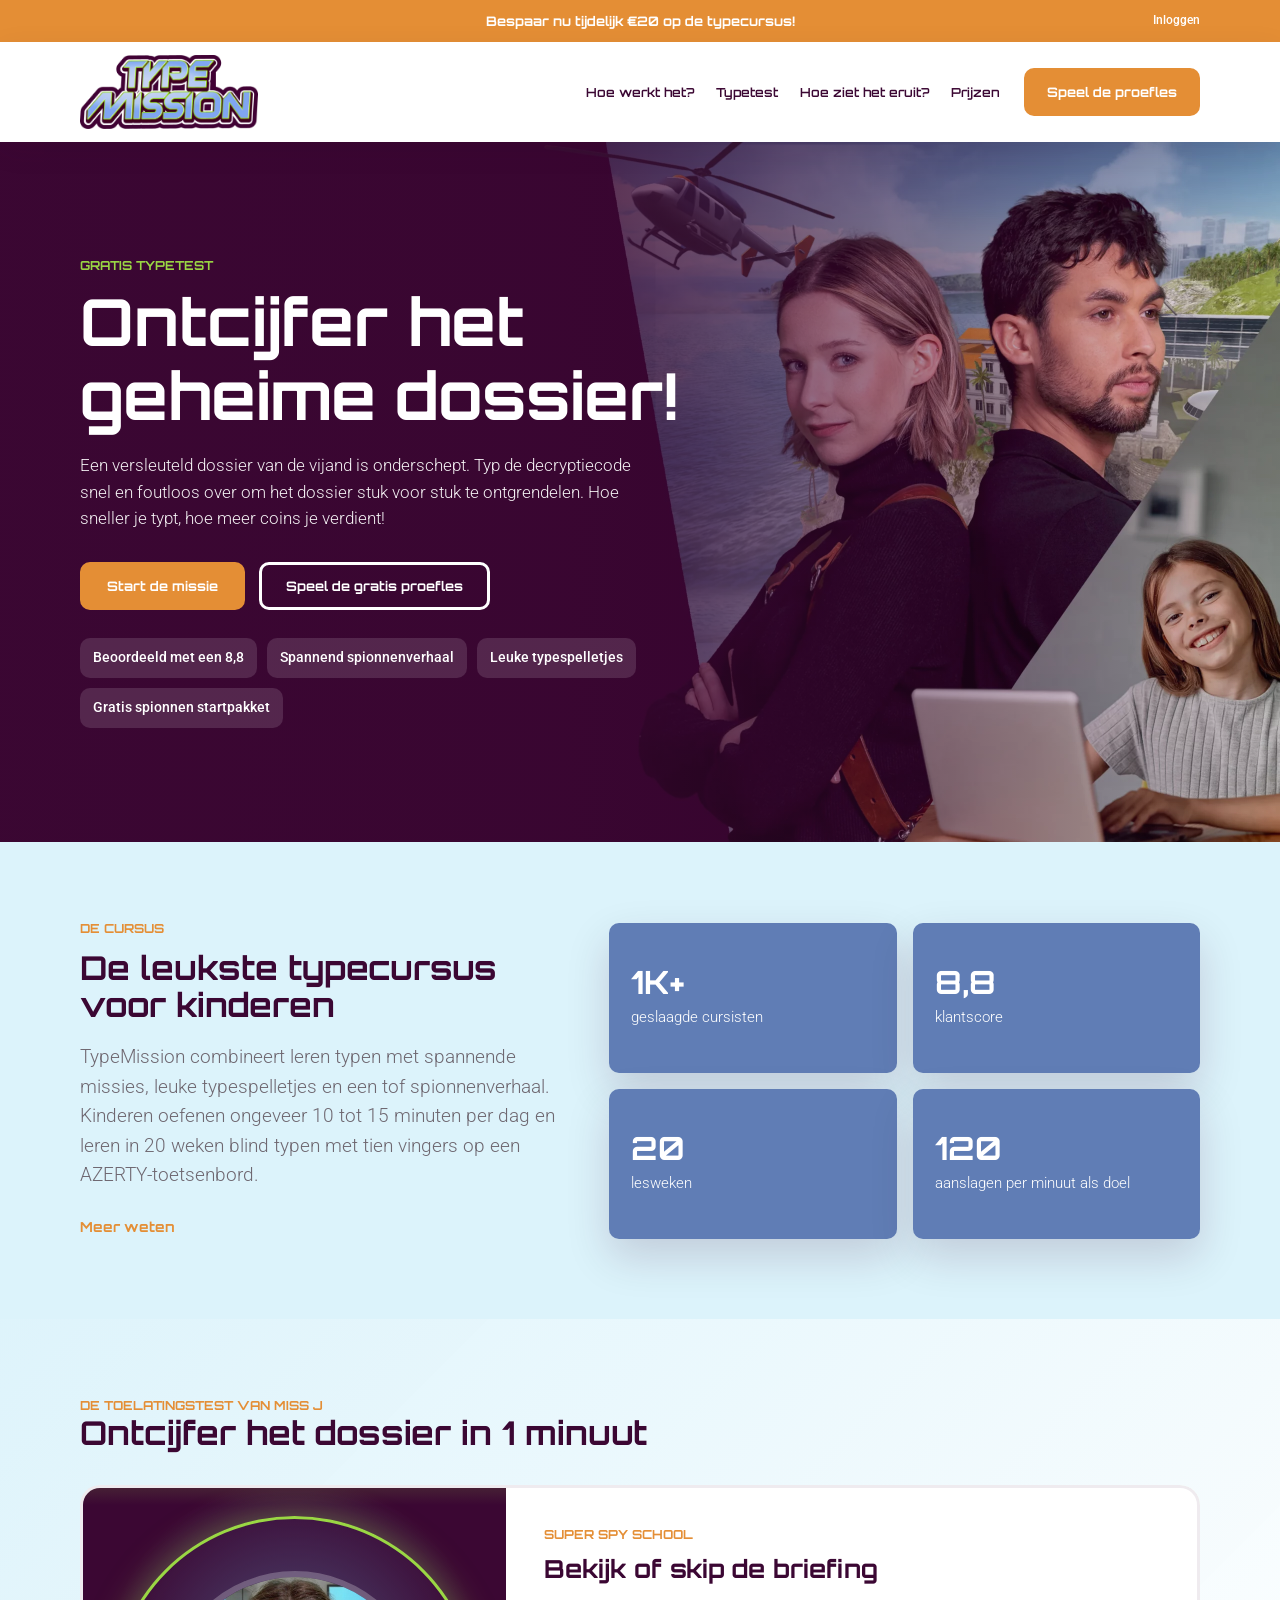
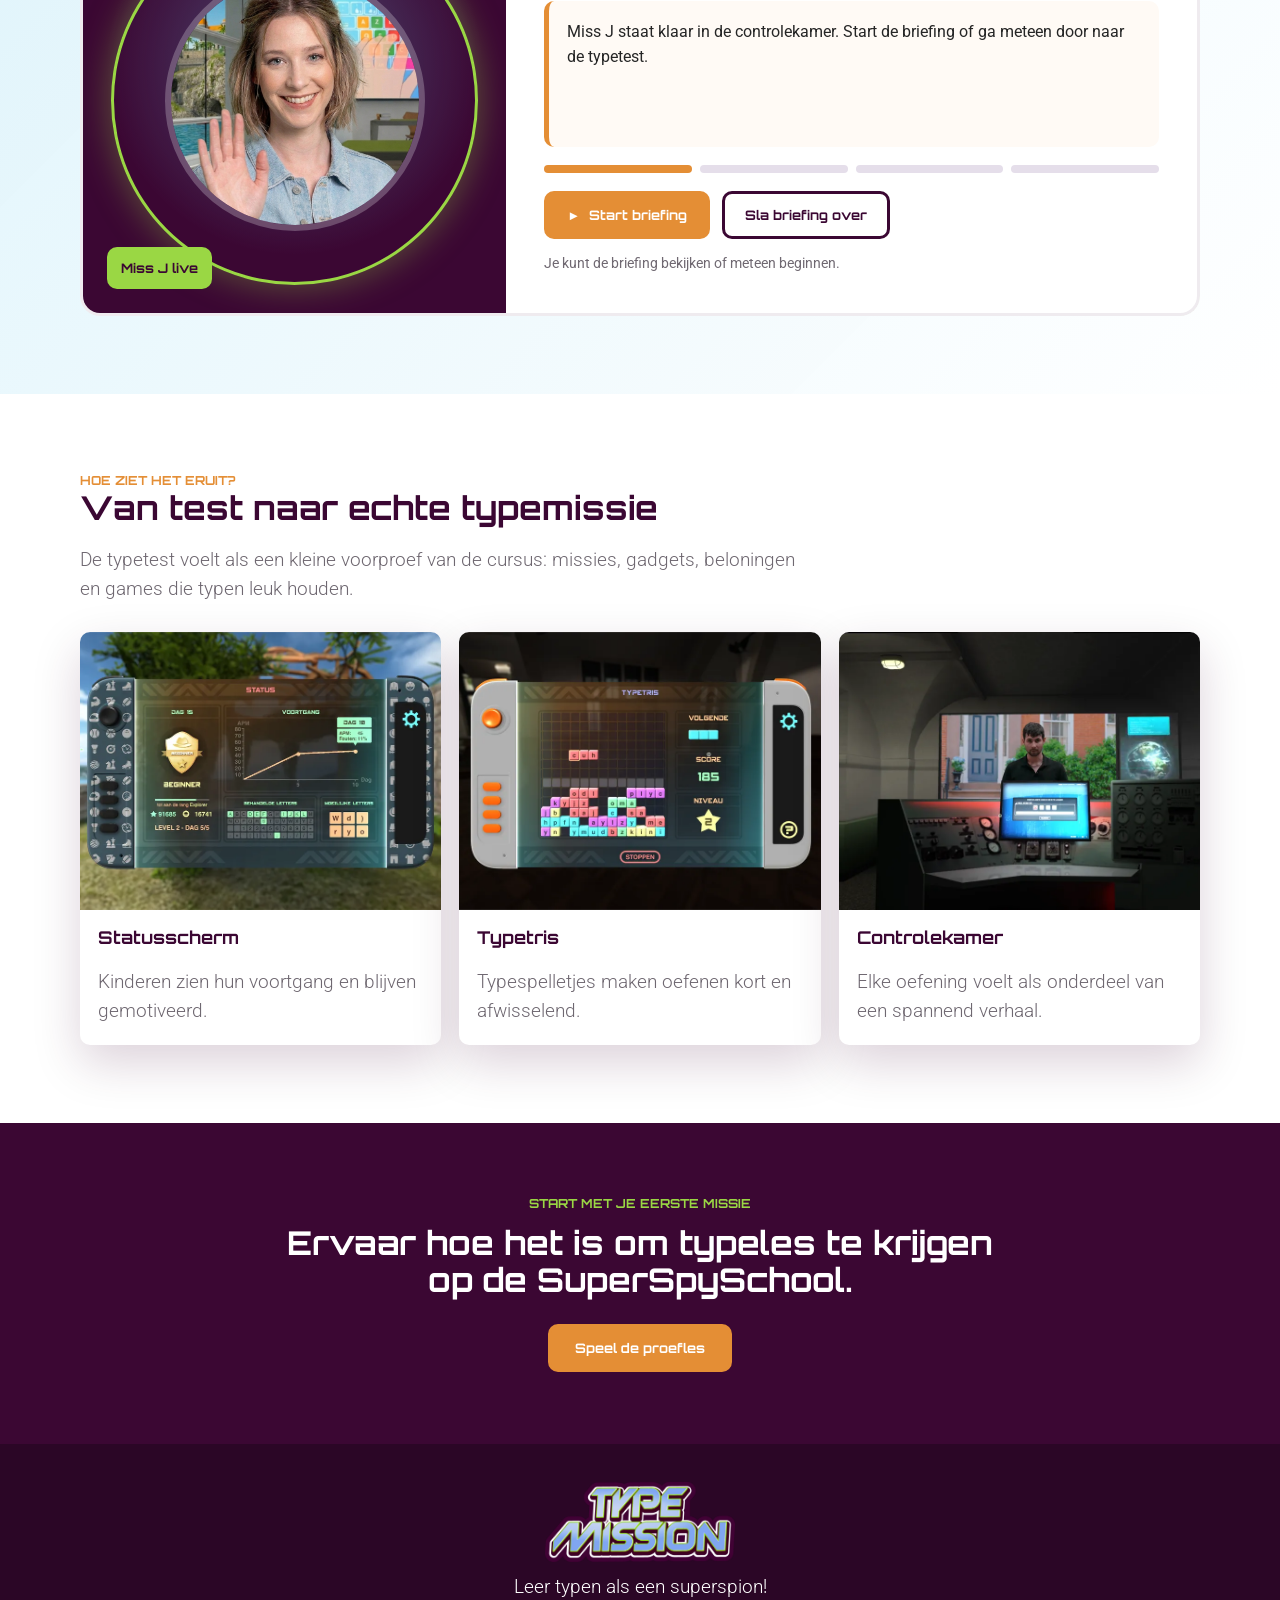
==== typetest dossier/index.html @ a81845e2 "Initial commit: Add typetest prototypes (dossier, kluis, normal)" ====
<!doctype html>
<html lang="nl-BE">

<head>
  <meta charset="utf-8">
  <meta name="viewport" content="width=device-width, initial-scale=1">
  <title>TypeMission Typetest — Ontcijfer het dossier</title>
  <link rel="preconnect" href="https://fonts.googleapis.com">
  <link href="https://fonts.googleapis.com/css2?family=Roboto+Mono:wght@400;500;700&display=swap" rel="stylesheet">
  <link rel="stylesheet" href="styles.css?v=15">
</head>

<body>
  <div class="deal-bar">Bespaar nu tijdelijk &euro;20 op de typecursus!</div>

  <header class="site-header" aria-label="TypeMission navigatie">
    <a class="login-link" href="https://app.typemission.com/">Inloggen</a>
    <a class="logo-link" href="https://www.typemission.be/" aria-label="TypeMission home">
      <img src="assets/tm-logo.webp" alt="TypeMission">
    </a>
    <nav class="main-nav" aria-label="Hoofdmenu">
      <a href="#hoe-werkt-het">Hoe werkt het?</a>
      <a href="#typetest">Typetest</a>
      <a href="#screens">Hoe ziet het eruit?</a>
      <a href="https://www.typemission.be/typecursus-bestellen/">Prijzen</a>
    </nav>
    <a class="nav-button" href="https://www.typemission.be/proefles/">Speel de proefles</a>
  </header>

  <main>
    <section class="hero-section" aria-labelledby="page-title">
      <div class="hero-overlay"></div>
      <div class="hero-content">
        <div class="hero-copy reveal">
          <p class="eyebrow">Gratis typetest</p>
          <h1 id="page-title">Ontcijfer het geheime dossier!</h1>
          <p class="hero-lead">
            Een versleuteld dossier van de vijand is onderschept. Typ de
            decryptiecode snel en foutloos over om het dossier stuk voor
            stuk te ontgrendelen. Hoe sneller je typt, hoe meer coins je
            verdient!
          </p>
          <div class="hero-actions">
            <a class="primary-link" id="startMissionHero" href="#typetest">Start de missie</a>
            <a class="secondary-link" href="https://www.typemission.be/proefles/">Speel de gratis proefles</a>
          </div>
          <div class="trust-row" aria-label="Cursus highlights">
            <span>Beoordeeld met een 8,8</span>
            <span>Spannend spionnenverhaal</span>
            <span>Leuke typespelletjes</span>
            <span>Gratis spionnen startpakket</span>
          </div>
        </div>
      </div>
    </section>

    <section class="section intro-strip" id="hoe-werkt-het">
      <div class="section-inner split reveal">
        <div>
          <p class="eyebrow dark">De cursus</p>
          <h2>De leukste typecursus voor kinderen</h2>
          <p>
            TypeMission combineert leren typen met spannende missies, leuke
            typespelletjes en een tof spionnenverhaal. Kinderen oefenen ongeveer
            10 tot 15 minuten per dag en leren in 20 weken blind typen met tien
            vingers op een AZERTY-toetsenbord.
          </p>
          <a class="text-link" href="https://www.typemission.be/hoe-werkt-het/">Meer weten</a>
        </div>
        <div class="proof-grid" aria-label="TypeMission voordelen">
          <article>
            <strong>1K+</strong>
            <span>geslaagde cursisten</span>
          </article>
          <article>
            <strong>8,8</strong>
            <span>klantscore</span>
          </article>
          <article>
            <strong>20</strong>
            <span>lesweken</span>
          </article>
          <article>
            <strong>120</strong>
            <span>aanslagen per minuut als doel</span>
          </article>
        </div>
      </div>
    </section>

    <!-- ═══════ DOSSIER TYPETEST ═══════ -->
    <section class="section test-section" id="typetest" aria-labelledby="test-title">
      <div class="section-inner">
        <div class="test-heading reveal">
          <div>
            <p class="eyebrow dark">De toelatingstest van Miss J</p>
            <h2 id="test-title">Ontcijfer het dossier in 1 minuut</h2>
          </div>
        </div>

        <div class="mission-stage reveal" id="missionStage">
          <span class="stage-glow" aria-hidden="true"></span>
          <div class="morph-flash" id="morphFlash" aria-hidden="true"></div>

          <!-- ── BRIEFING ── -->
          <section class="mission-view mission-briefing-card active" id="storyStage" aria-labelledby="storyTitle">
            <div class="briefing-visual" aria-label="Miss J briefing animatie">
              <img src="assets/can_u_make_her_wave_202605151230.jpeg" alt="Miss J">
              <span class="story-scanline" aria-hidden="true"></span>
              <span class="story-live-badge">Miss J live</span>
            </div>
            <div class="briefing-content">
              <p class="eyebrow dark">Super Spy School</p>
              <h3 id="storyTitle">Bekijk of skip de briefing</h3>
              <div class="story-transmission" id="storyText" aria-live="polite">
                Miss J staat klaar in de controlekamer. Start de briefing of ga meteen door naar de typetest.
              </div>
              <div class="story-progress" aria-hidden="true">
                <span class="active"></span>
                <span></span>
                <span></span>
                <span></span>
              </div>
              <div class="story-actions">
                <button class="primary-button" id="playBriefingButton" type="button">
                  <span aria-hidden="true">&#9658;</span>
                  Start briefing
                </button>
                <button class="secondary-story-button" id="beginMissionButton" type="button">
                  Sla briefing over
                </button>
              </div>
              <p class="unlock-note" id="unlockNote">Je kunt de briefing bekijken of meteen beginnen.</p>
            </div>
          </section>

          <!-- ── DOSSIER GAME ── -->
          <div class="mission-view dossier-game" id="missionLayout" hidden>
            <!-- Sidebar with agent -->
            <aside class="briefing-panel" aria-label="Miss J briefing">
              <div class="agent-media">
                <img src="assets/miss-j-classroom.png" alt="Miss J in de SuperSpySchool">
                <span class="agent-live">Miss J online</span>
              </div>
              <div class="agent-copy">
                <p class="speech-label">Miss J</p>
                <p id="missionMessage">
                  Welkom bij de SuperSpySchool, rekruut. Klik op start en typ
                  de code na. De timer start pas bij je eerste letter.
                </p>
              </div>
              <div class="mini-game-card">
                <img src="assets/codeblaster.webp" alt="Codeblaster">
                <div>
                  <strong>Codeblaster</strong>
                  <span>Probeer ook de andere typespelletjes.</span>
                </div>
              </div>
              <div class="mini-game-card">
                <img src="assets/typetris.webp" alt="Typetris">
                <div>
                  <strong>Typetris</strong>
                  <span>Stapelen, typen en blijven oefenen.</span>
                </div>
              </div>
            </aside>

            <!-- Dossier console -->
            <section class="dossier-console" aria-label="Dossier ontcijfer typetest">
              <div class="mission-topbar">
                <div>
                  <span class="console-kicker">Missie 01</span>
                  <strong>Ontcijfer het dossier</strong>
                </div>
                <div class="topbar-controls">
                  <div class="custom-dropdown" id="difficultyDropdown">
                    <div class="dropdown-header" id="difficultyDropdownHeader">
                      <span id="currentDiffDisplay">Niveau: Dynamisch</span>
                      <svg class="dropdown-arrow" width="16" height="16" viewBox="0 0 24 24" fill="none"
                        stroke="currentColor" stroke-width="2" stroke-linecap="round" stroke-linejoin="round">
                        <polyline points="6 9 12 15 18 9"></polyline>
                      </svg>
                    </div>
                    <ul class="dropdown-list">
                      <li data-val="dynamic" class="selected">Niveau: Dynamisch</li>
                      <li data-val="easy">Niveau: Basis</li>
                      <li data-val="medium">Niveau: Medium</li>
                      <li data-val="hard">Niveau: Hard</li>
                      <li data-val="expert">Niveau: Expert</li>
                    </ul>
                  </div>
                  <button class="sound-toggle" id="soundToggle" type="button" aria-pressed="true"
                    aria-label="Geluid aan">
                    <svg width="20" height="20" viewBox="0 0 24 24" fill="none" stroke="currentColor" stroke-width="2.5"
                      stroke-linecap="round" stroke-linejoin="round">
                      <polygon points="11 5 6 9 2 9 2 15 6 15 11 19 11 5"></polygon>
                      <path d="M19.07 4.93a10 10 0 0 1 0 14.14M15.54 8.46a5 5 0 0 1 0 7.07"></path>
                    </svg>
                  </button>
                </div>
              </div>

              <ol class="mission-steps" aria-label="Missiestappen">
                <li class="active" data-step="briefing"><span>1</span> Briefing</li>
                <li data-step="typing"><span>2</span> Ontcijferen</li>
                <li data-step="result"><span>3</span> Uitslag</li>
              </ol>

              <!-- Dossier body -->
              <div class="dossier-body" id="dossierBody">
                <!-- Stats row -->
                <div class="dossier-stats" aria-label="Live resultaten">
                  <div class="dossier-stat"><span class="stat-value" id="timer">60</span><span
                      class="stat-label">seconden</span></div>
                  <div class="dossier-stat"><span class="stat-value" id="liveWpm">0</span><span
                      class="stat-label">APM</span></div>
                  <div class="dossier-stat"><span class="stat-value" id="mistakeCount">0</span><span
                      class="stat-label">fouten</span></div>
                  <div class="dossier-stat"><span class="stat-value" id="accuracy">100%</span><span
                      class="stat-label">precisie</span></div>
                </div>

                <!-- The classified document -->
                <!-- The classified document -->
                <div class="classified-doc manila-folder" id="classifiedDoc">
                  <!-- Manila folder tab -->
                  <div class="folder-tab">FILE NO: DOSSIER-X67</div>

                  <div class="folder-paper">
                    <!-- Header with stamp -->
                    <div class="paper-header">
                      <div class="paper-meta">STATUS: <span id="missionStatus">CLASSIFIED INFORMATION</span></div>
                      <div class="paper-stamp" id="docStamp"><span id="codeStatus">TOP SECRET</span></div>
                    </div>

                    <!-- The photo with redacted strips -->
                    <div class="paper-photo-area">
                      <div class="paper-clip">
                        <svg width="32" height="60" viewBox="0 0 24 24" fill="none" stroke="#707070" stroke-width="1.5"
                          stroke-linecap="round" stroke-linejoin="round">
                          <path d="M10 13a5 5 0 0 0 7.54.54l3-3a5 5 0 0 0-7.07-7.07l-1.72 1.71"></path>
                          <path d="M14 11a5 5 0 0 0-7.54-.54l-3 3a5 5 0 0 0 7.07 7.07l1.71-1.71"></path>
                        </svg>
                      </div>
                      <div class="poster-container" style="background-image: url('cat.jpg');">
                        <div class="poster-reveal-overlay">KLIK OM TE ONTHULLEN</div>
                        <!-- 5 black redacted strips -->
                        <div class="redact-strip locked" id="section1"><span>REDACTED</span></div>
                        <div class="redact-strip locked" id="section2"><span>REDACTED</span></div>
                        <div class="redact-strip locked" id="section3"><span>REDACTED</span></div>
                        <div class="redact-strip locked" id="section4"><span>REDACTED</span></div>
                        <div class="redact-strip locked" id="section5"><span>REDACTED</span></div>
                      </div>
                    </div>

                    <!-- The typing area on paper -->
                    <div class="paper-typing-area" id="dossierCodePanel">
                      <div class="screen-body typewriter-body">
                        <div class="code-text" id="promptText" aria-live="polite"></div>
                        <div class="code-overlay" id="typingOverlay">
                          <div class="overlay-content">
                            <svg width="40" height="40" viewBox="0 0 24 24" fill="none" stroke="currentColor"
                              stroke-width="2" stroke-linecap="round" stroke-linejoin="round" class="overlay-icon">
                              <rect x="3" y="11" width="18" height="11" rx="2" ry="2"></rect>
                              <path d="M7 11V7a5 5 0 0 1 10 0v4"></path>
                            </svg>
                            <p id="overlayMessage">Wacht op briefing...</p>
                          </div>
                        </div>
                        <textarea id="typingInput" spellcheck="false" autocomplete="off" autocapitalize="off"
                          disabled></textarea>
                      </div>
                    </div>

                    <!-- Progress tracking -->
                    <div class="paper-footer">
                      <div class="doc-progress-ring small-ring">
                        <svg viewBox="0 0 36 36" class="progress-svg">
                          <circle class="ring-bg" cx="18" cy="18" r="15.9" />
                          <circle class="ring-fill" id="decryptFill" cx="18" cy="18" r="15.9" stroke-dasharray="0 100"
                            stroke-dashoffset="0" />
                        </svg>
                        <span class="ring-label" id="uploadPercent">0%</span>
                      </div>
                      <div class="crack-track paper-track">
                        <div class="crack-fill" id="uploadFill"></div>
                        <span class="crack-checkpoint" style="left:20%">1</span>
                        <span class="crack-checkpoint" style="left:40%">2</span>
                        <span class="crack-checkpoint" style="left:60%">3</span>
                        <span class="crack-checkpoint" style="left:80%">4</span>
                        <span class="crack-checkpoint" style="left:100%">5</span>
                      </div>
                      <span class="paper-signature">Authorized: <span class="signature-font">Miss J</span></span>
                    </div>

                  </div>
                </div>

                <!-- Actions -->
                <div class="actions">
                  <button class="primary-button" id="startButton" type="button"><span aria-hidden="true">&#9658;</span>
                    Start de test</button>
                  <button class="primary-button finish-button" id="finishButton" type="button" hidden><span
                      aria-hidden="true">&#10003;</span> Bekijk uitslag</button>
                  <button class="ghost-button" id="resetButton" type="button"><span aria-hidden="true">&#8635;</span>
                    Opnieuw</button>
                </div>
              </div>
            </section>
          </div>

          <!-- ── RESULT ── -->
          <section class="mission-view result-panel" id="resultPanel" aria-live="polite" hidden>
            <div class="result-summary">
              <div class="result-agent-card">
                <img src="assets/Make_her_two_thumbs_up_202605151233.jpeg" alt="Miss J lacht naar de rekruut">
                <span class="complete-badge" id="rankBadge">Rekruut</span>
              </div>
              <div class="reward-card">
                <span class="reward-label">Beloning</span>
                <strong class="reward-total">
                  <img src="coin.svg" alt="" aria-hidden="true">
                  <span id="completeCoins">0</span>
                </strong>
                <p>Super Spy School coins</p>
              </div>
            </div>
            <div class="result-copy">
              <p class="eyebrow dark">Uitslag</p>
              <h2 id="resultTitle">Dossier ontcijferd!</h2>
              <p id="resultText"></p>
              <div class="complete-stats">
                <div>
                  <strong id="completeWpm">0</strong>
                  <span>aanslagen per minuut</span>
                </div>
                <div>
                  <strong id="completeAccuracy">100%</strong>
                  <span>precisie</span>
                </div>
                <div>
                  <strong id="completeMistakes">0</strong>
                  <span>fouten</span>
                </div>
              </div>
              <p class="spy-fact" id="spyFact">
                Bij TypeMission oefen je stap voor stap tot je snel en foutloos
                blind kunt typen met tien vingers.
              </p>
            </div>
            <div class="cta-box">
              <p class="cta-label">Volgende stap</p>
              <a class="cta-button" id="trialButton" href="https://www.typemission.be/proefles/">
                Speel gratis proefles
              </a>
              <p class="cta-help">Ga samen met Mr. I op je allereerste geheime missie.</p>
              <a class="buy-button" id="buyButton" href="https://www.typemission.be/typecursus-bestellen/">
                Koop de cursus
              </a>
              <button class="ghost-button result-retry-button" id="retryResultButton" type="button">
                <span aria-hidden="true">&#8635;</span>
                Nog een poging
              </button>
              <p class="tiny-feedback" id="ctaFeedback" aria-live="polite"></p>
            </div>
            <div class="potential-card">
              <div class="potential-info">
                <span class="potential-badge">GEHEIM RAPPORT</span>
                <h3 class="potential-header">Rekruut toont uitzonderlijke potentie</h3>
                <p class="potential-text">
                  Ons hoofdkwartier heeft je resultaten geanalyseerd: je toont buitengewoon veel aanleg voor het
                  spionnenwerk! We willen je heel graag verder opleiden op de <strong>SuperSpySchool</strong> tot
                  volwaardig geheim agent.
                </p>
              </div>
              <div class="coupon-container">
                <span class="coupon-label">Kortingscode (15%):</span>
                <strong class="coupon-code locked" id="couponCode" title="Klik om de code te ontcijferen">ONTCIJFER
                  CODE</strong>
              </div>
            </div>
          </section>
        </div>
      </div>
    </section>

    <section class="section screens-section" id="screens">
      <div class="section-inner">
        <div class="screens-heading reveal">
          <p class="eyebrow dark">Hoe ziet het eruit?</p>
          <h2>Van test naar echte typemissie</h2>
          <p>
            De typetest voelt als een kleine voorproef van de cursus: missies,
            gadgets, beloningen en games die typen leuk houden.
          </p>
        </div>
        <div class="screen-grid reveal">
          <article>
            <img src="assets/status-scherm.webp" alt="Statusscherm van TypeMission">
            <h3>Statusscherm</h3>
            <p>Kinderen zien hun voortgang en blijven gemotiveerd.</p>
          </article>
          <article>
            <img src="assets/typetris.webp" alt="Typetris typegame">
            <h3>Typetris</h3>
            <p>Typespelletjes maken oefenen kort en afwisselend.</p>
          </article>
          <article>
            <img src="assets/controle-kamer.webp" alt="Controlekamer in TypeMission">
            <h3>Controlekamer</h3>
            <p>Elke oefening voelt als onderdeel van een spannend verhaal.</p>
          </article>
        </div>
      </div>
    </section>

    <section class="final-cta">
      <div class="section-inner reveal">
        <p class="eyebrow">Start met je eerste missie</p>
        <h2>Ervaar hoe het is om typeles te krijgen op de SuperSpySchool.</h2>
        <a class="primary-link" href="https://www.typemission.be/proefles/">Speel de proefles</a>
      </div>
    </section>
  </main>

  <footer class="site-footer">
    <img src="assets/tm-logo.webp" alt="TypeMission">
    <p>Leer typen als een superspion!</p>
  </footer>

  <script src="script.js?v=15"></script>
</body>

</html>
---- typetest dossier/styles.css ----
@import url("https://fonts.googleapis.com/css2?family=Orbitron:wght@600;700&family=Roboto:wght@300;400;500;700&display=swap");

:root {
  color-scheme: light;
  --purple: #3b0733;
  --purple-soft: #66355d;
  --blue: #88a4ec;
  --panel-blue: #607db5;
  --sky: #6dcdef;
  --ice: #dcf3fb;
  --orange: #e48e35;
  --orange-soft: #f5b05f;
  --green: #9ad744;
  --text: #252525;
  --muted: #6f6871;
  --line: #e5deea;
  --paper: #ffffff;
  --off-white: #f4f4f4;
  --shadow: rgba(59, 7, 51, 0.18);
}

* {
  box-sizing: border-box;
}

html {
  scroll-behavior: smooth;
}

body {
  margin: 0;
  color: var(--text);
  font-family: "Roboto", "Segoe UI", Arial, sans-serif;
  font-size: 19px;
  font-weight: 300;
  line-height: 1.55;
  background: var(--off-white);
}

img {
  display: block;
  max-width: 100%;
}

a {
  color: inherit;
  text-decoration: none;
}

button,
textarea {
  font: inherit;
}

button {
  cursor: pointer;
}

button:disabled {
  cursor: not-allowed;
  opacity: 0.68;
}

[hidden] {
  display: none !important;
}

@keyframes glitchText {
  0% {
    transform: translate(0) skew(0deg);
    text-shadow: -2px 0 #e85d75, 2px 0 #00ffff;
  }

  20% {
    transform: translate(-2px, 2px) skew(-10deg);
    text-shadow: 2px 0 #e85d75, -2px 0 #00ffff;
  }

  40% {
    transform: translate(2px, -2px) skew(10deg);
    text-shadow: -2px 0 #e85d75, 2px 0 #00ffff;
  }

  60% {
    transform: translate(0) skew(0deg);
    text-shadow: 2px 0 #e85d75, -2px 0 #00ffff;
  }

  80% {
    transform: translate(-2px, -2px) skew(5deg);
    text-shadow: -2px 0 #e85d75, 2px 0 #00ffff;
  }

  100% {
    transform: translate(2px, 2px) skew(-5deg);
    text-shadow: 2px 0 #e85d75, -2px 0 #00ffff;
  }
}

.glitch-effect .doc-status-text {
  animation: glitchText 0.15s infinite linear;
  color: #fff !important;
  letter-spacing: 2px;
}

.deal-bar {
  min-height: 42px;
  padding: 9px 18px;
  display: grid;
  place-items: center;
  color: var(--paper);
  background: var(--orange);
  font-family: "Orbitron", "Segoe UI", sans-serif;
  font-size: 0.82rem;
  font-weight: 700;
  text-align: center;
}

.site-header {
  position: sticky;
  top: 0;
  z-index: 20;
  min-height: 88px;
  padding: 13px max(20px, calc((100vw - 1120px) / 2));
  display: flex;
  align-items: center;
  gap: 24px;
  background: rgba(255, 255, 255, 0.96);
  box-shadow: 0 8px 28px rgba(59, 7, 51, 0.08);
  backdrop-filter: blur(12px);
}

.login-link {
  position: absolute;
  top: -31px;
  right: max(20px, calc((100vw - 1120px) / 2));
  color: var(--paper);
  font-size: 0.76rem;
  font-weight: 500;
}

.logo-link img {
  width: 178px;
  height: auto;
}

.main-nav {
  display: flex;
  align-items: center;
  gap: 22px;
  margin-left: auto;
  color: var(--purple);
  font-family: "Orbitron", "Segoe UI", sans-serif;
  font-size: 0.78rem;
  font-weight: 600;
}

.main-nav a:hover {
  color: var(--orange);
}

.topbar-controls {
  display: flex;
  align-items: center;
  gap: 12px;
}

.custom-dropdown {
  position: relative;
  z-index: 100;
  user-select: none;
}

.dropdown-header {
  display: flex;
  align-items: center;
  gap: 8px;
  background: transparent;
  border: 3px solid var(--purple);
  padding: 0 16px;
  border-radius: 10px;
  cursor: pointer;
  color: var(--purple);
  transition: all 0.3s ease;
  min-height: 48px;
  font-family: "Orbitron", "Segoe UI", sans-serif;
  font-size: 0.82rem;
  font-weight: 700;
  letter-spacing: 0;
}

.dropdown-header:hover {
  background: rgba(59, 7, 51, 0.06);
}

.custom-dropdown.disabled .dropdown-header {
  border-color: var(--line);
  color: var(--muted);
  cursor: default;
  opacity: 0.5;
}

.custom-dropdown.disabled .dropdown-header:hover {
  background: transparent;
}

.dropdown-arrow {
  transition: transform 0.35s cubic-bezier(0.4, 0, 0.2, 1);
  flex-shrink: 0;
}

.custom-dropdown.open .dropdown-arrow {
  transform: rotate(180deg);
}

.dropdown-list {
  position: absolute;
  top: calc(100% + 4px);
  left: 0;
  right: 0;
  margin: 0;
  background: var(--paper);
  border: 3px solid var(--purple);
  border-radius: 10px;
  list-style: none;
  padding: 6px;
  white-space: nowrap;
  box-shadow: 0 10px 36px var(--shadow);

  /* Clip-path fold-down animation */
  clip-path: inset(0 0 100% 0 round 10px);
  opacity: 0;
  visibility: hidden;
  transition:
    clip-path 0.35s cubic-bezier(0.25, 0.46, 0.45, 0.94),
    opacity 0.25s ease,
    visibility 0s 0.35s;
}

.custom-dropdown.open .dropdown-list {
  clip-path: inset(0 0 0 0 round 10px);
  opacity: 1;
  visibility: visible;
  transition:
    clip-path 0.4s cubic-bezier(0.34, 1.56, 0.64, 1),
    opacity 0.25s ease,
    visibility 0s 0s;
}

.dropdown-list li {
  padding: 10px 14px;
  border-radius: 8px;
  cursor: pointer;
  color: var(--purple);
  font-family: "Orbitron", "Segoe UI", sans-serif;
  font-size: 0.72rem;
  font-weight: 600;
  letter-spacing: 0;
  opacity: 0;
  transform: translateY(-6px);
  transition: background 0.2s ease, color 0.2s ease,
    opacity 0.3s ease, transform 0.3s ease;
}

/* Stagger the items on open */
.custom-dropdown.open .dropdown-list li {
  opacity: 1;
  transform: translateY(0);
}

.custom-dropdown.open .dropdown-list li:nth-child(1) {
  transition-delay: 0.04s;
}

.custom-dropdown.open .dropdown-list li:nth-child(2) {
  transition-delay: 0.08s;
}

.custom-dropdown.open .dropdown-list li:nth-child(3) {
  transition-delay: 0.12s;
}

.custom-dropdown.open .dropdown-list li:nth-child(4) {
  transition-delay: 0.16s;
}

.custom-dropdown.open .dropdown-list li:nth-child(5) {
  transition-delay: 0.20s;
}

.dropdown-list li:last-child {
  margin-bottom: 0;
}

.dropdown-list li:hover {
  background: var(--off-white);
}

.dropdown-list li.selected {
  background: var(--ice);
  color: var(--panel-blue);
  font-weight: 700;
}

.nav-button,
.primary-link,
.secondary-link,
.primary-button,
.ghost-button,
.cta-button,
.buy-button,
.sound-toggle {
  min-height: 48px;
  border-radius: 10px;
  font-family: "Orbitron", "Segoe UI", sans-serif;
  font-size: 0.82rem;
  font-weight: 700;
  letter-spacing: 0;
}

.nav-button,
.primary-link,
.primary-button,
.cta-button {
  display: inline-flex;
  align-items: center;
  justify-content: center;
  gap: 9px;
  border: 3px solid var(--orange);
  background: var(--orange);
  color: var(--paper);
}

.nav-button {
  padding: 0 20px;
  white-space: nowrap;
}

.primary-link,
.secondary-link {
  padding: 0 24px;
}

.secondary-link,
.ghost-button,
.buy-button {
  display: inline-flex;
  align-items: center;
  justify-content: center;
  gap: 9px;
  border: 3px solid currentColor;
  background: transparent;
  color: var(--paper);
}

.primary-link:hover,
.primary-button:hover,
.cta-button:hover,
.nav-button:hover {
  border-color: var(--orange-soft);
  background: var(--orange-soft);
}

.secondary-link:hover {
  background: rgba(255, 255, 255, 0.16);
}

.hero-section {
  position: relative;
  min-height: 700px;
  display: grid;
  align-items: center;
  overflow: hidden;
  color: var(--paper);
  background-image: url("assets/typemission-hero.webp");
  background-position: top right;
  background-size: cover;
}

.hero-overlay {
  position: absolute;
  inset: 0;
  background: linear-gradient(90deg, rgba(59, 7, 51, 0.95) 0%, rgba(59, 7, 51, 0.82) 44%, rgba(59, 7, 51, 0.08) 100%);
}

.hero-content,
.section-inner {
  position: relative;
  width: min(1120px, calc(100% - 40px));
  margin-inline: auto;
}

.hero-copy {
  width: min(650px, 100%);
  padding: 82px 0;
}

.eyebrow {
  margin: 0 0 12px;
  color: var(--green);
  font-family: "Orbitron", "Segoe UI", sans-serif;
  font-size: 0.78rem;
  font-weight: 700;
  line-height: 1.35;
  text-transform: uppercase;
}

.eyebrow.dark {
  color: var(--orange);
}

h1,
h2,
h3 {
  margin: 0;
  font-family: "Orbitron", "Segoe UI", sans-serif;
  font-weight: 700;
  letter-spacing: 0;
  line-height: 1.13;
}

h1 {
  font-size: 4.05rem;
}

h2 {
  color: var(--purple);
  font-size: 2.05rem;
}

h3 {
  color: var(--purple);
  font-size: 1.1rem;
}

.hero-lead {
  max-width: 580px;
  margin: 20px 0 0;
  color: rgba(255, 255, 255, 0.94);
  font-size: 1.08rem;
}

.hero-actions {
  display: flex;
  flex-wrap: wrap;
  gap: 14px;
  margin-top: 30px;
}

.trust-row {
  display: flex;
  flex-wrap: wrap;
  gap: 10px;
  margin-top: 28px;
}

.trust-row span {
  min-height: 40px;
  padding: 8px 13px;
  display: inline-flex;
  align-items: center;
  border-radius: 10px;
  background: rgba(255, 255, 255, 0.13);
  font-size: 0.88rem;
  font-weight: 500;
}

.section {
  padding: 78px 0;
  background: var(--paper);
}

.intro-strip {
  background: var(--ice);
}

.split {
  display: grid;
  grid-template-columns: minmax(0, 0.9fr) minmax(0, 1.1fr);
  gap: 46px;
  align-items: center;
}

.section p {
  color: var(--muted);
}

.text-link {
  display: inline-flex;
  margin-top: 8px;
  color: var(--orange);
  font-family: "Orbitron", "Segoe UI", sans-serif;
  font-size: 0.86rem;
  font-weight: 700;
}

.proof-grid {
  display: grid;
  grid-template-columns: repeat(2, minmax(0, 1fr));
  gap: 16px;
}

.proof-grid article {
  min-height: 150px;
  padding: 22px;
  display: grid;
  align-content: center;
  border-radius: 10px;
  background: var(--panel-blue);
  color: var(--paper);
  box-shadow: 0 18px 44px rgba(59, 7, 51, 0.16);
}

.proof-grid strong {
  color: var(--paper);
  font-family: "Orbitron", "Segoe UI", sans-serif;
  font-size: 2rem;
  line-height: 1;
}

.proof-grid span {
  margin-top: 8px;
  font-size: 0.95rem;
}

.test-section {
  background:
    linear-gradient(135deg, rgba(220, 243, 251, 0.95), rgba(255, 255, 255, 0.94)),
    var(--paper);
}

.test-heading {
  display: grid;
  grid-template-columns: minmax(0, 0.92fr) minmax(260px, 0.68fr);
  gap: 34px;
  align-items: end;
  margin-bottom: 34px;
}

.test-heading p {
  margin: 0;
}

.mission-stage {
  position: relative;
  overflow: hidden;
  border-radius: 20px;
}

.mission-stage.is-transitioning .mission-view {
  pointer-events: none;
}

.mission-stage::before {
  content: "";
  position: absolute;
  inset: 0;
  z-index: 0;
  border-radius: inherit;
  background:
    linear-gradient(120deg, rgba(59, 7, 51, 0.06), transparent 34%, rgba(154, 215, 68, 0.08)),
    var(--paper);
  pointer-events: none;
}

.mission-view {
  position: relative;
  z-index: 1;
  width: 100%;
  will-change: transform, opacity;
}

.mission-view.active {
  display: grid;
}

.stage-glow {
  position: absolute;
  inset: auto 12% -34px;
  z-index: 0;
  height: 90px;
  border-radius: 50%;
  background: rgba(109, 205, 239, 0.28);
  filter: blur(34px);
  pointer-events: none;
}

.morph-flash {
  position: absolute;
  inset: 0;
  z-index: 8;
  pointer-events: none;
  opacity: 0;
  background:
    radial-gradient(circle at 18% 50%, rgba(154, 215, 68, 0.55), transparent 25%),
    linear-gradient(105deg, transparent 0%, rgba(255, 255, 255, 0.88) 45%, transparent 72%);
  transform: translateX(-105%) skewX(-14deg);
}

.mission-briefing-card {
  position: relative;
  display: grid;
  grid-template-columns: minmax(260px, 0.38fr) minmax(0, 0.62fr);
  overflow: hidden;
  border: 3px solid rgba(59, 7, 51, 0.08);
  border-radius: 20px;
  background: var(--paper);
  box-shadow: 0 22px 60px rgba(59, 7, 51, 0.16);
}

.mission-briefing-card.complete {
  border-color: rgba(154, 215, 68, 0.85);
}

.briefing-visual {
  position: relative;
  min-height: 330px;
  display: grid;
  place-items: center;
  overflow: hidden;
  background:
    radial-gradient(circle at 50% 42%, rgba(109, 205, 239, 0.36), transparent 58%),
    var(--purple);
}

.briefing-visual::before {
  content: "";
  position: absolute;
  inset: 28px;
  border: 3px solid var(--green);
  border-radius: 50%;
  box-shadow: 0 0 36px rgba(154, 215, 68, 0.4);
}

.briefing-visual img {
  position: relative;
  z-index: 1;
  width: min(260px, 78%);
  aspect-ratio: 1 / 1;
  object-fit: cover;
  border: 6px solid rgba(255, 255, 255, 0.24);
  border-radius: 50%;
}

.story-scanline {
  position: absolute;
  z-index: 2;
  left: 0;
  right: 0;
  top: -18%;
  height: 22%;
  background: linear-gradient(transparent, rgba(154, 215, 68, 0.32), transparent);
  animation: storyScan 2.6s linear infinite;
}

.story-live-badge,
.complete-badge {
  position: absolute;
  z-index: 3;
  left: 24px;
  bottom: 24px;
  min-height: 42px;
  padding: 9px 14px;
  display: inline-flex;
  align-items: center;
  border-radius: 10px;
  background: var(--green);
  color: var(--purple);
  font-family: "Orbitron", "Segoe UI", sans-serif;
  font-size: 0.82rem;
  font-weight: 700;
}

.briefing-content {
  padding: clamp(22px, 4vw, 38px);
  display: grid;
  align-content: center;
}

.briefing-content h3 {
  font-size: 1.55rem;
}

.story-transmission {
  min-height: 146px;
  margin: 18px 0;
  padding: 18px;
  border-left: 5px solid var(--orange);
  border-radius: 10px;
  background: #fffaf5;
  color: var(--text);
  font-size: 1.02rem;
  font-weight: 400;
}

.story-progress {
  display: grid;
  grid-template-columns: repeat(4, 1fr);
  gap: 8px;
  margin-bottom: 18px;
}

.story-progress span {
  height: 8px;
  border-radius: 999px;
  background: var(--line);
}

.story-progress span.active {
  background: var(--orange);
}

.story-actions {
  display: flex;
  flex-wrap: wrap;
  gap: 12px;
}

.secondary-story-button {
  min-height: 48px;
  padding: 0 20px;
  border: 3px solid var(--purple);
  border-radius: 10px;
  background: transparent;
  color: var(--purple);
  font-family: "Orbitron", "Segoe UI", sans-serif;
  font-size: 0.82rem;
  font-weight: 700;
}

.unlock-note {
  margin: 14px 0 0;
  color: var(--muted);
  font-size: 0.9rem;
  font-weight: 400;
}

.dossier-game {
  display: grid;
  grid-template-columns: minmax(240px, 0.28fr) minmax(0, 0.72fr);
  gap: 0;
  align-items: stretch;
}

.briefing-panel,
.dossier-console,
.result-panel,
.screen-grid article {
  border-radius: 10px;
  box-shadow: 0 18px 48px var(--shadow);
}

.briefing-panel {
  overflow: hidden;
  background: var(--purple);
  color: var(--paper);
  border-top-right-radius: 0;
  border-bottom-right-radius: 0;
}

.agent-media {
  position: relative;
  background: var(--purple-soft);
}

.agent-media img {
  width: 100%;
  aspect-ratio: 1.08 / 1;
  object-fit: cover;
}

.agent-live {
  position: absolute;
  left: 16px;
  bottom: 16px;
  min-height: 36px;
  padding: 7px 12px;
  display: inline-flex;
  align-items: center;
  border-radius: 10px;
  background: var(--green);
  color: var(--purple);
  font-family: "Orbitron", "Segoe UI", sans-serif;
  font-size: 0.74rem;
  font-weight: 700;
}

.agent-copy {
  padding: 20px;
}

.agent-copy p {
  margin: 0;
  color: var(--paper);
}

.agent-copy .speech-label {
  margin-bottom: 8px;
}

.speech-label {
  color: var(--green);
  font-family: "Orbitron", "Segoe UI", sans-serif;
  font-size: 0.78rem;
  font-weight: 700;
  text-transform: uppercase;
}

.mini-game-card {
  margin: 0 20px 20px;
  min-height: 78px;
  padding: 10px 12px;
  display: grid;
  grid-template-columns: 72px minmax(0, 1fr);
  gap: 12px;
  align-items: center;
  border-radius: 10px;
  background: rgba(255, 255, 255, 0.12);
}

.mini-game-card+.mini-game-card {
  margin-top: -8px;
}

.mini-game-card img {
  width: 72px;
  height: 58px;
  object-fit: contain;
}

.mini-game-card strong,
.mini-game-card span {
  display: block;
}

.mini-game-card strong {
  font-family: "Orbitron", "Segoe UI", sans-serif;
  font-size: 0.9rem;
}

.mini-game-card span {
  color: rgba(255, 255, 255, 0.82);
  font-size: 0.84rem;
}

.dossier-console {
  padding: 24px;
  background: var(--paper);
  border-top-left-radius: 0;
  border-bottom-left-radius: 0;
}

.mission-topbar {
  min-height: 60px;
  display: flex;
  align-items: center;
  justify-content: space-between;
  gap: 14px;
  margin-bottom: 16px;
}

.mission-topbar strong,
.console-kicker {
  display: block;
  font-family: "Orbitron", "Segoe UI", sans-serif;
}

.mission-topbar strong {
  color: var(--purple);
}

.console-kicker {
  color: var(--orange);
  font-size: 0.76rem;
  font-weight: 700;
  text-transform: uppercase;
}

.sound-toggle {
  min-width: 48px;
  width: 48px;
  padding: 0;
  display: flex;
  align-items: center;
  justify-content: center;
  border: 3px solid var(--purple);
  background: transparent;
  color: var(--purple);
}

.sound-toggle[aria-pressed="false"] {
  color: var(--muted);
  border-color: var(--line);
}

/* ═══ CLASSIFIED DOCUMENT VISUAL ═══ */
.dossier-body {
  display: flex;
  flex-direction: column;
  gap: 18px;
}

/* The classified document container */
/* The classified document container - MANILA FOLDER */
.classified-doc.manila-folder {
  background: linear-gradient(135deg, #e5d4b3 0%, #ccb78d 100%);
  border-radius: 4px 12px 12px 12px;
  border: 1px solid #bba377;
  padding: 0;
  overflow: visible;
  box-shadow: 0 24px 50px rgba(59, 7, 51, 0.2), inset 0 2px 4px rgba(255, 255, 255, 0.4);
  position: relative;
  margin-top: 30px;
  transition: transform 0.3s ease;
}

.folder-tab {
  position: absolute;
  top: -30px;
  right: 40px;
  background: #e5d4b3;
  padding: 6px 20px;
  border-radius: 8px 8px 0 0;
  border: 1px solid #bba377;
  border-bottom: none;
  font-family: "Courier New", monospace;
  font-weight: bold;
  color: #5d4d31;
  font-size: 0.8rem;
  letter-spacing: 0.05em;
  box-shadow: inset 0 2px 4px rgba(255, 255, 255, 0.4);
}

.folder-paper {
  background: #faf8f5;
  margin: 16px;
  border-radius: 4px;
  border: 1px solid #e2decb;
  box-shadow: 0 6px 16px rgba(0, 0, 0, 0.06), inset 0 0 40px rgba(0, 0, 0, 0.02);
  display: flex;
  flex-direction: column;
  transition: transform 0.35s cubic-bezier(0.25, 1, 0.5, 1);
}

.paper-header {
  display: flex;
  justify-content: space-between;
  align-items: center;
  padding: 16px 30px 10px;
  border-bottom: 2px solid #333;
  margin: 0 30px;
}

.paper-meta {
  font-family: "Courier New", monospace;
  font-weight: bold;
  color: #333;
  font-size: 0.8rem;
  letter-spacing: 0.05em;
}

.paper-stamp {
  padding: 4px 16px;
  border: 4px solid #c1272d;
  border-radius: 6px;
  color: #c1272d;
  font-family: "Courier New", monospace;
  font-size: 1.2rem;
  font-weight: 900;
  letter-spacing: 0.1em;
  transform: rotate(-4deg);
  opacity: 0.9;
  text-shadow: 0 0 2px rgba(193, 39, 45, 0.3);
  transition: all 0.5s ease;
}

.paper-stamp.unlocked {
  border-color: #2e7d32;
  color: #2e7d32;
  text-shadow: none;
}

.paper-photo-area {
  position: relative;
  padding: 20px 40px 10px;
  display: flex;
  justify-content: center;
}

.paper-clip {
  position: absolute;
  top: -5px;
  left: 50%;
  transform: translateX(-50%) rotate(10deg);
  z-index: 10;
  filter: drop-shadow(2px 4px 2px rgba(0, 0, 0, 0.2));
}

.poster-container {
  width: 60%;
  min-width: 240px;
  max-width: 100%;
  aspect-ratio: 3 / 2;
  background-size: cover;
  background-position: center;
  background-repeat: no-repeat;
  border: 4px solid #fff;
  border-bottom: 12px solid #fff;
  box-shadow: 0 4px 12px rgba(0, 0, 0, 0.2);
  display: flex;
  flex-direction: column;
  position: relative;
  overflow: hidden;
  background-color: #ddd;
}

.poster-container::before {
  content: "";
  position: absolute;
  inset: -24px;
  background-image: inherit;
  background-size: cover;
  background-position: center;
  filter: blur(20px);
  z-index: 0;
  transition: opacity 0.5s ease;
}

.poster-container.revealed::before {
  opacity: 0;
  pointer-events: none;
}

.poster-container.needs-reveal {
  cursor: pointer;
}

.poster-reveal-overlay {
  position: absolute;
  inset: 0;
  display: flex;
  align-items: center;
  justify-content: center;
  background: rgba(0, 0, 0, 0.55);
  color: #fff;
  font-family: "Roboto", sans-serif;
  font-size: 0.95rem;
  font-weight: 600;
  letter-spacing: 0.05em;
  z-index: 2;
  opacity: 0;
  pointer-events: none;
  transition: opacity 0.4s ease;
}

.poster-container.needs-reveal .poster-reveal-overlay {
  opacity: 1;
  pointer-events: auto;
}

.redact-strip {
  flex: 1;
  width: 100%;
  background: linear-gradient(90deg, #151515 0%, #222 50%, #151515 100%);
  border-bottom: 1px dashed rgba(255, 255, 255, 0.15);
  display: flex;
  align-items: center;
  justify-content: center;
  position: relative;
  border-left: 4px solid #111;
  border-right: 4px solid #111;
  z-index: 1;
  box-shadow: inset 0 0 10px rgba(0, 0, 0, 0.8);
  transition: transform 0.65s cubic-bezier(0.16, 1, 0.3, 1), opacity 0.65s ease, filter 0.65s ease;
}

.redact-strip span {
  color: rgba(255, 255, 255, 0.35);
  font-family: "Courier New", monospace;
  font-weight: 700;
  font-size: 0.72rem;
  letter-spacing: 0.5em;
  text-shadow: 0 0 4px rgba(255, 255, 255, 0.2);
}

.redact-strip.unlocked {
  opacity: 0;
  pointer-events: none;
  filter: blur(4px);
}

.redact-strip:nth-child(even).unlocked {
  transform: translateX(105%) skewX(-12deg);
}

.redact-strip:nth-child(odd).unlocked {
  transform: translateX(-105%) skewX(12deg);
}

/* Typography for paper */
.paper-typing-area {
  margin: 12px 40px;
  background: transparent;
}

.typewriter-body {
  position: relative;
  cursor: text;
}

.typewriter-body .code-text {
  background: transparent;
  color: #111;
  font-family: "Roboto Mono", "Courier New", monospace;
  font-weight: 500;
  font-size: 1.25rem;
  line-height: 1.75;
  padding: 0;
  height: 140px;
  white-space: pre-wrap;
  user-select: none;
  overflow-y: auto;
}

.typewriter-body .code-text::-webkit-scrollbar {
  width: 6px;
}

.typewriter-body .code-text::-webkit-scrollbar-track {
  background: rgba(0, 0, 0, 0.04);
}

.typewriter-body .code-text::-webkit-scrollbar-thumb {
  background: rgba(0, 0, 0, 0.2);
  border-radius: 3px;
}

.typewriter-body .code-overlay {
  position: absolute;
  inset: 0;
  z-index: 20;
  display: flex;
  justify-content: center;
  align-items: center;
  background: rgba(250, 248, 245, 0.92);
  color: #333;
  backdrop-filter: blur(2px);
  transition: opacity 0.3s ease, visibility 0.3s ease;
  cursor: pointer;
}

.typewriter-body .code-overlay.hidden {
  opacity: 0;
  visibility: hidden;
  pointer-events: none;
}

#typingInput {
  position: absolute;
  top: 10px;
  left: 10px;
  width: 1px;
  height: 1px;
  opacity: 0;
  resize: none;
  z-index: -1;
}

.paper-footer {
  display: flex;
  align-items: center;
  gap: 20px;
  padding: 16px 40px;
  margin-top: auto;
  border-top: 1px solid #d4cdb5;
}

.small-ring {
  position: relative;
  width: 36px;
  height: 36px;
  flex-shrink: 0;
}

.small-ring .progress-svg {
  width: 100%;
  height: 100%;
  transform: rotate(-90deg);
}

.small-ring .ring-bg {
  fill: none;
  stroke: #d4cdb5;
  stroke-width: 3;
}

.small-ring .ring-fill {
  fill: none;
  stroke: #333;
  stroke-width: 3;
  stroke-linecap: round;
  transition: stroke-dasharray 0.3s ease;
}

.small-ring .ring-label {
  position: absolute;
  inset: 0;
  display: grid;
  place-items: center;
  color: #333;
  font-family: "Orbitron", sans-serif;
  font-size: 0.5rem;
  font-weight: 700;
}

.paper-track {
  flex: 1;
  position: relative;
  height: 4px;
  background: #d4cdb5;
  border-radius: 2px;
}

.paper-track .crack-fill {
  width: 0%;
  height: 100%;
  border-radius: inherit;
  background: #333;
  transition: width 0.15s linear;
}

.crack-checkpoint {
  position: absolute;
  top: 50%;
  transform: translate(-50%, -50%);
  width: 16px;
  height: 16px;
  display: grid;
  place-items: center;
  border: 2px solid #333;
  border-radius: 50%;
  background: #f4f1ea;
  color: transparent;
  font-size: 0;
  transition: 0.2s ease;
}

.crack-checkpoint.active {
  background: #333;
}

.crack-percent {
  color: var(--green);
  font-family: "Orbitron", sans-serif;
  font-size: 0.72rem;
  font-weight: 700;
  min-width: 36px;
  text-align: right;
}

/* Dossier decrypted state */
.classified-doc.decrypted {
  border-color: var(--green);
  box-shadow: 0 16px 48px rgba(0, 0, 0, 0.4), 0 0 30px rgba(154, 215, 68, 0.15);
}

/* Stats row */
.dossier-stats {
  display: grid;
  grid-template-columns: repeat(4, 1fr);
  gap: 10px;
  margin-bottom: 0;
}

.dossier-stat {
  padding: 14px 16px;
  border-radius: 10px;
  background: var(--panel-blue);
  color: var(--paper);
  display: flex;
  flex-direction: column;
  justify-content: center;
}

.dossier-stat .stat-value {
  display: block;
  color: var(--paper);
  font-family: "Orbitron", "Segoe UI", sans-serif;
  font-size: 2.15rem;
  font-weight: 700;
  line-height: 1;
}

.dossier-stat .stat-label {
  color: var(--paper);
  font-size: 0.88rem;
  font-weight: 400;
  margin-top: 4px;
}


@keyframes interiorPulse {

  0%,
  100% {
    opacity: 0.6;
  }

  50% {
    opacity: 1;
  }
}

@keyframes fileBob {

  0%,
  100% {
    transform: translateY(0);
  }

  50% {
    transform: translateY(-6px);
  }
}

.mission-steps {
  margin: 0 0 20px;
  padding: 0;
  display: grid;
  grid-template-columns: repeat(3, minmax(0, 1fr));
  gap: 10px;
  list-style: none;
}

.mission-steps li {
  min-height: 52px;
  padding: 9px 12px;
  display: flex;
  align-items: center;
  gap: 12px;
  border-radius: 10px;
  background: #f4f4f5;
  color: #a09da4;
  font-family: "Orbitron", "Segoe UI", sans-serif;
  font-size: 0.78rem;
  font-weight: 700;
  text-transform: uppercase;
}

.mission-steps span {
  width: 28px;
  height: 28px;
  display: flex;
  align-items: center;
  justify-content: center;
  border-radius: 50%;
  background: var(--paper);
  color: inherit;
  font-size: 0.8rem;
  line-height: 1;
}

.mission-steps li.active {
  background: var(--purple);
  color: var(--paper);
}

.mission-steps li.active span {
  color: var(--purple);
}

.mission-steps li.complete {
  background: var(--green);
  color: var(--purple);
}

.mission-steps li.complete span {
  color: var(--purple);
}

.stat-value {
  display: block;
  color: var(--paper);
  font-family: "Orbitron", "Segoe UI", sans-serif;
  font-size: 2.15rem;
  font-weight: 700;
  line-height: 1;
}

.stat-label {
  color: var(--paper);
  font-size: 0.88rem;
  font-weight: 400;
  margin-top: 4px;
}

.overlay-content {
  text-align: center;
  color: var(--paper);
  animation: pulseElement 2s infinite ease-in-out;
}

.overlay-icon {
  margin-bottom: 14px;
  color: var(--orange);
}

.overlay-content p {
  font-family: "Orbitron", "Segoe UI", sans-serif;
  font-size: 0.95rem;
  margin: 0;
  color: #ccc;
}

.overlay-content strong {
  color: var(--orange);
}

.char {
  position: relative;
  transition: color 0.1s ease;
}

.char.correct {
  color: var(--green);
}

.char.wrong {
  color: #fff;
  background: #e85d75;
  border-radius: 3px;
  padding: 0 1px;
}

.char.case-error {
  color: #fff;
  background: var(--orange);
  border-radius: 3px;
  padding: 0 1px;
}

.char.current {
  color: var(--sky);
}

.char.current::before {
  content: "";
  position: absolute;
  left: 0px;
  top: 10%;
  bottom: 10%;
  width: 2.5px;
  background: #111;
  border-radius: 2px;
  animation: cursorPulse 1s ease-in-out infinite;
  box-shadow: none;
  z-index: 2;
}

.char.wrong.current {
  color: #e85d75;
  background: transparent;
}

.char.wrong.current::before {
  background: #e85d75;
  box-shadow: none;
}

.char.case-error.current {
  color: var(--orange);
  background: transparent;
}

.char.case-error.current::before {
  background: var(--orange);
  box-shadow: none;
}

.input-error {
  animation: inputNudge 0.16s ease-out;
}

@keyframes cursorPulse {

  0%,
  100% {
    opacity: 0.15;
  }

  50% {
    opacity: 1;
  }
}

@keyframes inputNudge {

  0%,
  100% {
    transform: translateX(0);
  }

  33% {
    transform: translateX(-2px);
  }

  66% {
    transform: translateX(2px);
  }
}

@keyframes shake {

  10%,
  90% {
    transform: translate3d(-1px, 0, 0);
  }

  20%,
  80% {
    transform: translate3d(2px, 0, 0);
  }

  30%,
  50%,
  70% {
    transform: translate3d(-4px, 0, 0);
  }

  40%,
  60% {
    transform: translate3d(4px, 0, 0);
  }
}

#typingInput {
  position: absolute;
  top: 0;
  left: 0;
  width: 100%;
  height: 100%;
  opacity: 0;
  z-index: 10;
  resize: none;
  cursor: text;
}

.actions {
  display: flex;
  flex-wrap: wrap;
  gap: 12px;
  margin-top: 18px;
}

.primary-button,
.ghost-button {
  padding: 0 20px;
}

.ghost-button {
  color: var(--purple);
}

.ghost-button:hover {
  background: var(--ice);
}

.result-panel {
  padding: clamp(20px, 3vw, 30px);
  display: grid;
  grid-template-columns: minmax(190px, 0.24fr) minmax(0, 1fr) minmax(240px, 0.28fr);
  gap: 24px;
  align-items: stretch;
  background:
    linear-gradient(135deg, rgba(220, 243, 251, 0.72), rgba(255, 255, 255, 0.96) 42%),
    var(--paper);
  border: 0;
  border-top: 5px solid var(--green);
}

.result-panel.hidden {
  display: none;
}

.result-panel p {
  margin-top: 12px;
}

.result-summary {
  display: grid;
  gap: 14px;
}

.result-agent-card {
  position: relative;
  min-height: 220px;
  display: grid;
  place-items: center;
  overflow: hidden;
  border-radius: 10px;
  background:
    radial-gradient(circle at 50% 42%, rgba(109, 205, 239, 0.34), transparent 58%),
    var(--purple);
}

.result-agent-card img {
  width: 74%;
  aspect-ratio: 1 / 1;
  object-fit: cover;
  border: 5px solid rgba(255, 255, 255, 0.24);
  border-radius: 50%;
}

.complete-badge {
  position: absolute;
  left: 16px;
  bottom: 16px;
  min-height: 38px;
  padding: 8px 12px;
  display: inline-flex;
  align-items: center;
  border-radius: 10px;
  background: var(--green);
  color: var(--purple);
  font-family: "Orbitron", "Segoe UI", sans-serif;
  font-size: 0.76rem;
  font-weight: 700;
}

.reward-card {
  min-height: 128px;
  padding: 16px;
  display: grid;
  align-content: center;
  gap: 8px;
  border-radius: 10px;
  background: var(--purple);
  color: var(--paper);
}

.reward-label {
  color: var(--green);
  font-family: "Orbitron", "Segoe UI", sans-serif;
  font-size: 0.72rem;
  font-weight: 700;
  text-transform: uppercase;
}

.reward-total {
  display: inline-flex;
  align-items: center;
  gap: 10px;
  color: var(--paper);
  font-family: "Orbitron", "Segoe UI", sans-serif;
  font-size: 2.25rem;
  line-height: 1;
}

.reward-total img {
  width: 42px;
  height: 42px;
  flex: 0 0 auto;
}

.reward-card p {
  margin: 0;
  color: rgba(255, 255, 255, 0.86);
  font-size: 0.92rem;
  font-weight: 500;
}

.result-copy {
  align-self: center;
}

.result-copy h2 {
  margin-bottom: 10px;
}

#resultText {
  max-width: 680px;
  color: var(--muted);
  font-size: 1rem;
  line-height: 1.62;
}

.complete-stats {
  display: grid;
  grid-template-columns: repeat(3, minmax(0, 1fr));
  gap: 12px;
  margin: 18px 0 16px;
}

.complete-stats div {
  padding: 16px;
  border-radius: 10px;
  border: 1px solid var(--line);
  border-top: 4px solid var(--sky);
  background: var(--paper);
}

.complete-stats strong,
.complete-stats span {
  display: block;
}

.complete-stats strong {
  color: var(--purple);
  font-family: "Orbitron", "Segoe UI", sans-serif;
  font-size: 2rem;
  line-height: 1;
}

.complete-stats span {
  color: var(--muted);
  font-size: 0.88rem;
}

.spy-fact {
  margin-bottom: 0;
  font-weight: 500;
}

.cta-box {
  padding: 20px;
  display: grid;
  align-content: center;
  gap: 12px;
  border-radius: 10px;
  background:
    linear-gradient(180deg, rgba(102, 53, 93, 0.92), var(--purple)),
    var(--purple);
  color: var(--paper);
}

.cta-box p {
  margin: 0;
  color: var(--paper);
}

.cta-label {
  color: var(--green) !important;
  font-family: "Orbitron", "Segoe UI", sans-serif;
  font-size: 0.72rem;
  font-weight: 700;
  text-transform: uppercase;
}

.cta-help {
  font-size: 0.98rem;
}

.cta-button,
.buy-button {
  width: 100%;
  text-align: center;
}

.cta-button {
  min-height: 58px;
  padding: 0 16px;
}

.buy-button {
  min-height: 48px;
  color: var(--paper);
}

.result-retry-button {
  width: 100%;
  min-height: 48px;
  margin-top: 8px;
  color: var(--paper);
}

.result-retry-button:hover {
  background: rgba(255, 255, 255, 0.14);
}

.tiny-feedback {
  min-height: 22px;
  margin: 10px 0 0;
  color: var(--green) !important;
  font-weight: 700;
}

.screens-section {
  background: var(--paper);
}

.screens-heading {
  max-width: 720px;
  margin-bottom: 28px;
}

.screens-heading p {
  margin-bottom: 0;
}

.screen-grid {
  display: grid;
  grid-template-columns: repeat(3, minmax(0, 1fr));
  gap: 18px;
}

.screen-grid article {
  overflow: hidden;
  background: var(--paper);
}

.screen-grid img {
  width: 100%;
  aspect-ratio: 1.3 / 1;
  object-fit: cover;
}

.screen-grid h3,
.screen-grid p {
  padding-inline: 18px;
}

.screen-grid h3 {
  margin-top: 18px;
}

.screen-grid p {
  margin-bottom: 20px;
}

.final-cta {
  padding: 72px 0;
  color: var(--paper);
  background: var(--purple);
  text-align: center;
}

.final-cta h2 {
  max-width: 760px;
  margin: 0 auto 26px;
  color: var(--paper);
}

.site-footer {
  padding: 38px 20px;
  display: grid;
  place-items: center;
  gap: 10px;
  background: #2b0626;
  color: var(--paper);
  text-align: center;
}

.site-footer img {
  width: 190px;
}

.site-footer p {
  margin: 0;
}

@keyframes cursorPulse {

  0%,
  100% {
    border-color: var(--orange);
  }

  50% {
    border-color: var(--green);
  }
}

@keyframes inputNudge {

  0%,
  100% {
    transform: translateX(0);
  }

  33% {
    transform: translateX(-2px);
  }

  66% {
    transform: translateX(2px);
  }
}

@keyframes storyScan {
  from {
    transform: translateY(-30%);
  }

  to {
    transform: translateY(560%);
  }
}

@keyframes pulseElement {

  0%,
  100% {
    transform: scale(1);
    opacity: 1;
  }

  50% {
    transform: scale(0.98);
    opacity: 0.8;
  }
}

@media (max-width: 980px) {
  .site-header {
    position: static;
    flex-wrap: wrap;
  }

  .main-nav {
    order: 3;
    width: 100%;
    justify-content: center;
    flex-wrap: wrap;
    margin-left: 0;
  }

  h1 {
    font-size: 3.25rem;
  }

  h2 {
    font-size: 1.78rem;
  }

  .hero-section {
    min-height: 590px;
    background-position: 65% top;
  }

  .split,
  .test-heading,
  .mission-briefing-card,
  .dossier-game,
  .result-panel,
  .screen-grid {
    grid-template-columns: 1fr;
  }

  .dossier-stats {
    grid-template-columns: repeat(2, minmax(0, 1fr));
  }



  .complete-stats {
    grid-template-columns: repeat(3, minmax(0, 1fr));
  }

  .result-summary {
    grid-template-columns: minmax(180px, 220px) minmax(0, 1fr);
    align-items: stretch;
  }

  .briefing-visual {
    min-height: 320px;
  }
}

@media (max-width: 640px) {
  body {
    font-size: 17px;
  }

  .site-header {
    justify-content: center;
    padding-inline: 14px;
  }

  .login-link {
    display: none;
  }

  .logo-link img {
    width: 150px;
  }

  .nav-button {
    width: 100%;
  }

  .hero-content,
  .section-inner {
    width: min(100% - 24px, 1120px);
  }

  .hero-section {
    min-height: auto;
    background-position: 72% top;
  }

  .hero-overlay {
    background: linear-gradient(90deg, rgba(59, 7, 51, 0.96), rgba(59, 7, 51, 0.82));
  }

  .hero-copy {
    padding: 54px 0;
  }

  h1 {
    font-size: 2.36rem;
  }

  h2 {
    font-size: 1.45rem;
  }

  .hero-actions,
  .actions,
  .mission-topbar {
    flex-direction: column;
    align-items: stretch;
  }

  .primary-link,
  .secondary-link,
  .primary-button,
  .ghost-button,
  .sound-toggle {
    width: 100%;
  }

  .section {
    padding: 54px 0;
  }

  .story-transmission {
    min-height: 210px;
  }

  .story-actions,
  .complete-stats {
    grid-template-columns: 1fr;
    flex-direction: column;
  }

  .result-summary {
    grid-template-columns: 1fr;
  }

  .proof-grid,
  .dossier-stats,
  .mission-steps {
    grid-template-columns: 1fr;
  }

  .dossier-console {
    padding: 16px;
  }

  .code-header {
    flex-direction: column;
  }

  .mini-game-card {
    grid-template-columns: 1fr;
    text-align: center;
  }

  .mini-game-card img {
    margin-inline: auto;
  }
}

/* Progress bars hover states */
.story-progress span {
  transition: all 0.2s ease;
  cursor: pointer;
}

.story-progress span:hover {
  transform: scaleY(1.8);
  background: rgba(0, 0, 0, 0.3);
}

.story-progress span.active:hover {
  background: var(--green);
}

/* Vault Code Panel pointer */
#dossierCodePanel {
  cursor: pointer;
}

#dossierCodePanel:focus-within {
  cursor: text;
}

/* Spy Fact Styling */
.spy-fact {
  font-size: 0.88rem;
  color: var(--navy);
  opacity: 0.8;
  margin-top: 24px !important;
  font-style: italic;
  line-height: 1.45;
}

/* Caps Lock Warning Overlay */
.code-overlay.caps-lock-warning {
  background: rgba(232, 93, 117, 0.95);
  pointer-events: all;
}

.code-overlay.caps-lock-warning .overlay-icon {
  color: #fff;
  width: 22px;
  height: 22px;
  margin-bottom: 2px;
}

.code-overlay.caps-lock-warning p {
  color: #fff;
  font-size: 0.82rem;
  line-height: 1.3;
}

.code-overlay.caps-lock-warning strong {
  color: #fff;
  font-size: 0.95rem;
}

/* Potential Report & Coupon Card */
.potential-card {
  grid-column: 1 / -1;
  margin: 8px 0 0 0;
  padding: 24px 28px;
  border-radius: 12px;
  border: 2px dashed var(--orange);
  background: rgba(228, 142, 53, 0.05);
  position: relative;
  overflow: hidden;
  box-shadow: 0 4px 15px rgba(228, 142, 53, 0.05);
  display: flex;
  align-items: center;
  justify-content: space-between;
  gap: 32px;
}

.potential-card::before {
  content: "";
  position: absolute;
  top: 0;
  left: 0;
  width: 5px;
  height: 100%;
  background: var(--orange);
}

.potential-info {
  flex: 1;
  text-align: left;
}

.potential-badge {
  display: inline-block;
  padding: 4px 10px;
  border-radius: 4px;
  background: var(--orange);
  color: var(--paper);
  font-family: "Orbitron", "Segoe UI", sans-serif;
  font-size: 0.72rem;
  font-weight: 700;
  letter-spacing: 0.06em;
  margin-bottom: 12px;
}

.potential-header {
  font-family: "Orbitron", "Segoe UI", sans-serif;
  font-size: 1.15rem;
  font-weight: 700;
  color: var(--purple);
  margin: 0 0 8px 0;
}

.potential-text {
  font-size: 0.95rem;
  line-height: 1.55;
  color: var(--text);
  margin: 0 !important;
}

.coupon-container {
  display: flex;
  flex-direction: column;
  align-items: center;
  gap: 8px;
  background: var(--paper);
  border: 1px solid var(--line);
  border-radius: 8px;
  padding: 16px 24px;
  min-width: 220px;
  flex-shrink: 0;
  box-shadow: inset 0 1px 3px rgba(0, 0, 0, 0.02);
}

.coupon-label {
  font-size: 0.82rem;
  color: var(--muted);
  font-weight: 500;
  text-transform: uppercase;
  letter-spacing: 0.05em;
}

.coupon-code {
  display: inline-block;
  font-family: "Orbitron", monospace;
  font-size: 1.15rem;
  padding: 6px 16px;
  border-radius: 6px;
  letter-spacing: 0.06em;
  user-select: none;
  cursor: pointer;
  transition: background 0.2s ease, color 0.2s ease, border-color 0.2s ease, box-shadow 0.2s ease;
  width: 100%;
  text-align: center;
  box-sizing: border-box;
}

.coupon-code.locked {
  background: var(--orange);
  color: var(--paper);
  border: 1px solid var(--orange);
  animation: pulseLocked 2s infinite ease-in-out;
  font-family: "Orbitron", sans-serif;
  font-size: 0.95rem;
  font-weight: 700;
  letter-spacing: 0.08em;
}

.coupon-code.locked:hover {
  background: #d47a25;
  border-color: #d47a25;
}

.coupon-code.decrypting {
  font-family: Courier, monospace;
  font-size: 1.25rem;
  background: #0a050d;
  color: var(--green);
  border: 1px solid var(--green);
  text-shadow: 0 0 6px rgba(116, 219, 147, 0.6);
  cursor: wait;
}

.coupon-code.decrypted {
  color: var(--purple);
  background: var(--ice);
  border: 1px dashed var(--sky);
  user-select: all;
}

.coupon-code.decrypted:hover {
  background: var(--sky);
  color: var(--purple);
  border-style: solid;
}

@keyframes pulseLocked {
  0%, 100% {
    box-shadow: 0 0 0 0 rgba(228, 142, 53, 0.4);
  }
  50% {
    box-shadow: 0 0 12px 4px rgba(228, 142, 53, 0.25);
  }
}

@media (max-width: 768px) {
  .potential-card {
    flex-direction: column;
    align-items: stretch;
    gap: 20px;
    padding: 20px;
  }
  .potential-card .coupon-container {
    width: 100%;
    min-width: 0;
  }
}

/* Scroll Reveal animations (Native replacement for GSAP ScrollTrigger) */
.reveal:not(.hero-copy) {
  opacity: 0;
  transform: translateY(28px);
  transition: opacity 0.65s cubic-bezier(0.25, 0.46, 0.45, 0.94), transform 0.65s cubic-bezier(0.25, 0.46, 0.45, 0.94);
}
.reveal:not(.hero-copy).revealed-active {
  opacity: 1;
  transform: translateY(0);
}
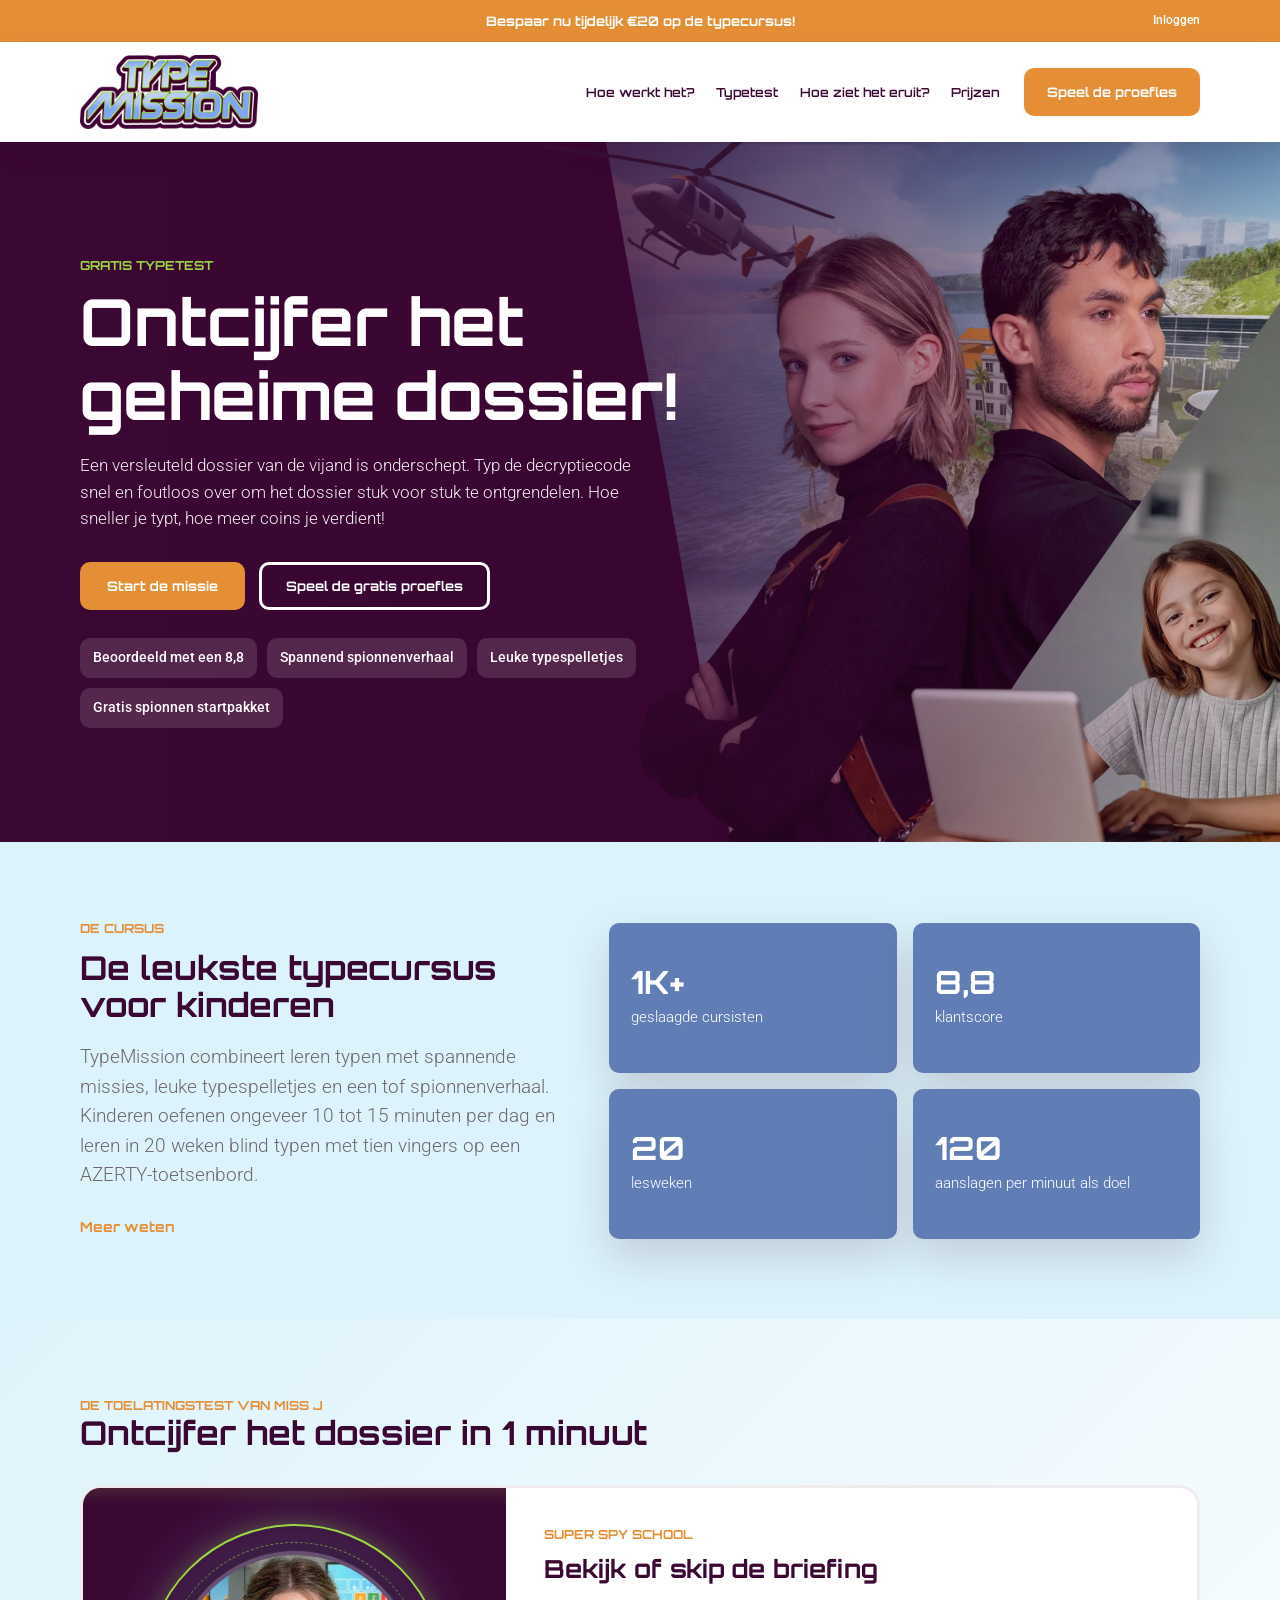
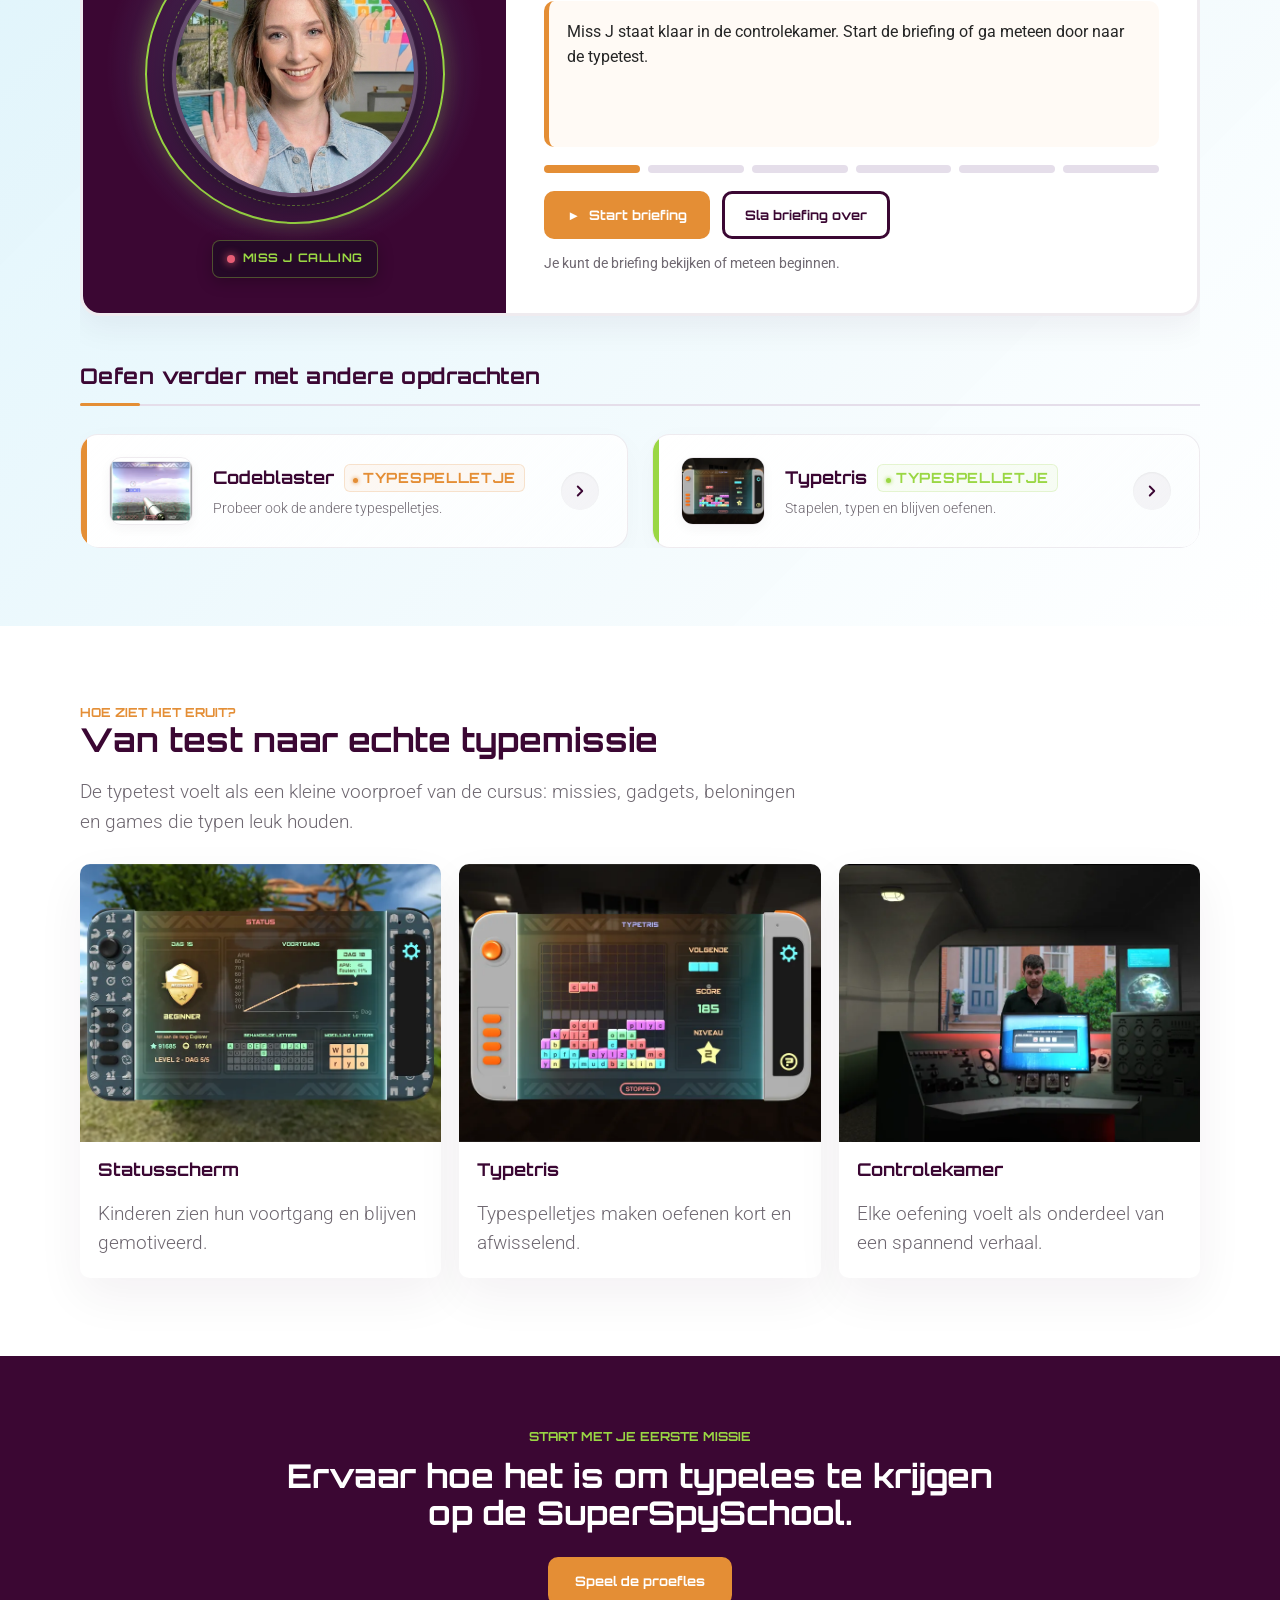
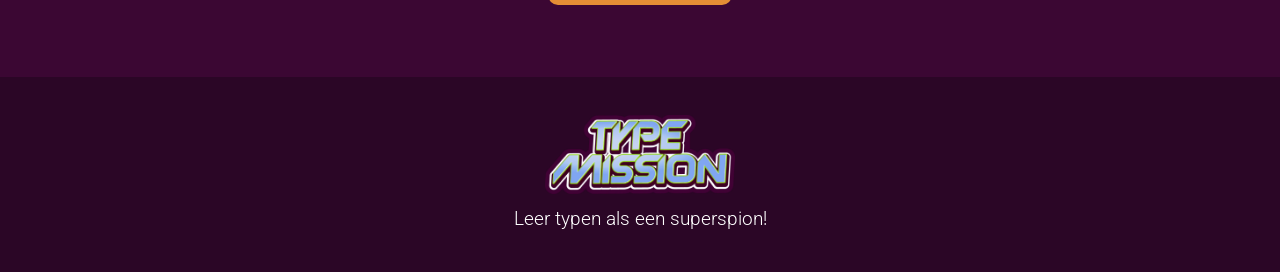
==== commit 8ea9b098: "all test thingy" ====
--- a/typetest dossier/index.html
+++ b/typetest dossier/index.html
@@ -5,9 +5,7 @@
   <meta charset="utf-8">
   <meta name="viewport" content="width=device-width, initial-scale=1">
   <title>TypeMission Typetest — Ontcijfer het dossier</title>
-  <link rel="preconnect" href="https://fonts.googleapis.com">
-  <link href="https://fonts.googleapis.com/css2?family=Roboto+Mono:wght@400;500;700&display=swap" rel="stylesheet">
-  <link rel="stylesheet" href="styles.css?v=15">
+  <link rel="stylesheet" href="styles.css?v=20">
 </head>
 
 <body>
@@ -103,68 +101,86 @@
           <div class="morph-flash" id="morphFlash" aria-hidden="true"></div>
 
           <!-- ── BRIEFING ── -->
-          <section class="mission-view mission-briefing-card active" id="storyStage" aria-labelledby="storyTitle">
-            <div class="briefing-visual" aria-label="Miss J briefing animatie">
-              <img src="assets/can_u_make_her_wave_202605151230.jpeg" alt="Miss J">
-              <span class="story-scanline" aria-hidden="true"></span>
-              <span class="story-live-badge">Miss J live</span>
+          <div class="mission-view active" id="storyStage">
+            <section class="mission-briefing-card" aria-labelledby="storyTitle">
+              <div class="briefing-visual" aria-label="Miss J briefing animatie">
+                <div class="briefing-avatar-hud">
+                  <div class="hud-ring-outer"></div>
+                  <div class="hud-ring-inner"></div>
+                  <video id="briefingVideo" src="assets/start.mov" poster="assets/can_u_make_her_wave_202605151230.jpeg" playsinline></video>
+                  <div class="video-glitch-overlay" aria-hidden="true">
+                    <div class="glitch-hud-content">
+                      <div class="glitch-spinner"></div>
+                      <span class="glitch-text">CONNECTING...</span>
+                    </div>
+                  </div>
+                </div>
+                <span class="story-scanline" aria-hidden="true"></span>
+                <span class="story-live-badge calling" id="startLiveBadge">Miss J calling</span>
+              </div>
+              <div class="briefing-content">
+                <p class="eyebrow dark">Super Spy School</p>
+                <h3 id="storyTitle">Bekijk of skip de briefing</h3>
+                <div class="story-transmission" id="storyText" aria-live="polite">
+                  Miss J staat klaar in de controlekamer. Start de briefing of ga meteen door naar de typetest.
+                </div>
+                <div class="story-progress" aria-hidden="true">
+                  <span class="active"></span>
+                  <span></span>
+                  <span></span>
+                  <span></span>
+                  <span></span>
+                  <span></span>
+                </div>
+                <div class="story-actions">
+                  <button class="primary-button" id="playBriefingButton" type="button">
+                    <span aria-hidden="true">&#9658;</span>
+                    Start briefing
+                  </button>
+                  <button class="secondary-story-button" id="beginMissionButton" type="button">
+                    Sla briefing over
+                  </button>
+                </div>
+                <p class="unlock-note" id="unlockNote">Je kunt de briefing bekijken of meteen beginnen.</p>
+              </div>
+            </section>
+            
+            <!-- Games footer -->
+            <div class="vault-games-footer">
+              <h3 class="vault-games-title">Oefen verder met andere opdrachten</h3>
+              <div class="vault-games-grid">
+                <a class="mini-game-card-new" href="https://www.typemission.be/codeblaster/">
+                  <img src="assets/codeblaster.webp" alt="Codeblaster">
+                  <div class="game-card-details">
+                    <div class="game-card-header">
+                      <strong>Codeblaster</strong>
+                      <span class="game-tag">typespelletje</span>
+                    </div>
+                    <span>Probeer ook de andere typespelletjes.</span>
+                  </div>
+                  <div class="game-play-arrow" aria-hidden="true">
+                    <svg width="18" height="18" viewBox="0 0 24 24" fill="none" stroke="currentColor" stroke-width="2.5" stroke-linecap="round" stroke-linejoin="round"><polyline points="9 18 15 12 9 6"></polyline></svg>
+                  </div>
+                </a>
+                <a class="mini-game-card-new" href="https://www.typemission.be/typetris/">
+                  <img src="assets/typetris.webp" alt="Typetris">
+                  <div class="game-card-details">
+                    <div class="game-card-header">
+                      <strong>Typetris</strong>
+                      <span class="game-tag">typespelletje</span>
+                    </div>
+                    <span>Stapelen, typen en blijven oefenen.</span>
+                  </div>
+                  <div class="game-play-arrow" aria-hidden="true">
+                    <svg width="18" height="18" viewBox="0 0 24 24" fill="none" stroke="currentColor" stroke-width="2.5" stroke-linecap="round" stroke-linejoin="round"><polyline points="9 18 15 12 9 6"></polyline></svg>
+                  </div>
+                </a>
+              </div>
             </div>
-            <div class="briefing-content">
-              <p class="eyebrow dark">Super Spy School</p>
-              <h3 id="storyTitle">Bekijk of skip de briefing</h3>
-              <div class="story-transmission" id="storyText" aria-live="polite">
-                Miss J staat klaar in de controlekamer. Start de briefing of ga meteen door naar de typetest.
-              </div>
-              <div class="story-progress" aria-hidden="true">
-                <span class="active"></span>
-                <span></span>
-                <span></span>
-                <span></span>
-              </div>
-              <div class="story-actions">
-                <button class="primary-button" id="playBriefingButton" type="button">
-                  <span aria-hidden="true">&#9658;</span>
-                  Start briefing
-                </button>
-                <button class="secondary-story-button" id="beginMissionButton" type="button">
-                  Sla briefing over
-                </button>
-              </div>
-              <p class="unlock-note" id="unlockNote">Je kunt de briefing bekijken of meteen beginnen.</p>
-            </div>
-          </section>
+          </div>
 
           <!-- ── DOSSIER GAME ── -->
           <div class="mission-view dossier-game" id="missionLayout" hidden>
-            <!-- Sidebar with agent -->
-            <aside class="briefing-panel" aria-label="Miss J briefing">
-              <div class="agent-media">
-                <img src="assets/miss-j-classroom.png" alt="Miss J in de SuperSpySchool">
-                <span class="agent-live">Miss J online</span>
-              </div>
-              <div class="agent-copy">
-                <p class="speech-label">Miss J</p>
-                <p id="missionMessage">
-                  Welkom bij de SuperSpySchool, rekruut. Klik op start en typ
-                  de code na. De timer start pas bij je eerste letter.
-                </p>
-              </div>
-              <div class="mini-game-card">
-                <img src="assets/codeblaster.webp" alt="Codeblaster">
-                <div>
-                  <strong>Codeblaster</strong>
-                  <span>Probeer ook de andere typespelletjes.</span>
-                </div>
-              </div>
-              <div class="mini-game-card">
-                <img src="assets/typetris.webp" alt="Typetris">
-                <div>
-                  <strong>Typetris</strong>
-                  <span>Stapelen, typen en blijven oefenen.</span>
-                </div>
-              </div>
-            </aside>
-
             <!-- Dossier console -->
             <section class="dossier-console" aria-label="Dossier ontcijfer typetest">
               <div class="mission-topbar">
@@ -199,12 +215,6 @@
                   </button>
                 </div>
               </div>
-
-              <ol class="mission-steps" aria-label="Missiestappen">
-                <li class="active" data-step="briefing"><span>1</span> Briefing</li>
-                <li data-step="typing"><span>2</span> Ontcijferen</li>
-                <li data-step="result"><span>3</span> Uitslag</li>
-              </ol>
 
               <!-- Dossier body -->
               <div class="dossier-body" id="dossierBody">
@@ -220,7 +230,6 @@
                       class="stat-label">precisie</span></div>
                 </div>
 
-                <!-- The classified document -->
                 <!-- The classified document -->
                 <div class="classified-doc manila-folder" id="classifiedDoc">
                   <!-- Manila folder tab -->
@@ -307,28 +316,170 @@
                 </div>
               </div>
             </section>
+
+            <!-- Games footer -->
+            <div class="vault-games-footer">
+              <h3 class="vault-games-title">Oefen verder met andere opdrachten</h3>
+              <div class="vault-games-grid">
+                <a class="mini-game-card-new" href="https://www.typemission.be/codeblaster/">
+                  <img src="assets/codeblaster.webp" alt="Codeblaster">
+                  <div class="game-card-details">
+                    <div class="game-card-header">
+                      <strong>Codeblaster</strong>
+                      <span class="game-tag">typespelletje</span>
+                    </div>
+                    <span>Probeer ook de andere typespelletjes.</span>
+                  </div>
+                  <div class="game-play-arrow" aria-hidden="true">
+                    <svg width="18" height="18" viewBox="0 0 24 24" fill="none" stroke="currentColor" stroke-width="2.5" stroke-linecap="round" stroke-linejoin="round"><polyline points="9 18 15 12 9 6"></polyline></svg>
+                  </div>
+                </a>
+                <a class="mini-game-card-new" href="https://www.typemission.be/typetris/">
+                  <img src="assets/typetris.webp" alt="Typetris">
+                  <div class="game-card-details">
+                    <div class="game-card-header">
+                      <strong>Typetris</strong>
+                      <span class="game-tag">typespelletje</span>
+                    </div>
+                    <span>Stapelen, typen en blijven oefenen.</span>
+                  </div>
+                  <div class="game-play-arrow" aria-hidden="true">
+                    <svg width="18" height="18" viewBox="0 0 24 24" fill="none" stroke="currentColor" stroke-width="2.5" stroke-linecap="round" stroke-linejoin="round"><polyline points="9 18 15 12 9 6"></polyline></svg>
+                  </div>
+                </a>
+              </div>
+            </div>
           </div>
 
+          <!-- ── END BRIEFING ── -->
+          <section class="mission-view mission-briefing-card" id="endBriefingStage" aria-labelledby="endBriefingTitle" hidden>
+            <div class="briefing-visual" aria-label="Miss J eindbriefing animatie">
+              <div class="briefing-avatar-hud">
+                <div class="hud-ring-outer"></div>
+                <div class="hud-ring-inner"></div>
+                <video id="endBriefingVideo" src="assets/end.mov" playsinline></video>
+                <div class="video-glitch-overlay" aria-hidden="true">
+                  <div class="glitch-hud-content">
+                    <div class="glitch-spinner"></div>
+                    <span class="glitch-text">CONNECTING...</span>
+                  </div>
+                </div>
+              </div>
+              <span class="story-scanline" aria-hidden="true"></span>
+              <span class="story-live-badge">Miss J live</span>
+            </div>
+            <div class="briefing-content">
+              <p class="eyebrow dark">Super Spy School</p>
+              <h3 id="endBriefingTitle">Gefeliciteerd, rekruut!</h3>
+              <div class="story-transmission" id="endBriefingText" aria-live="polite">
+                Geweldig, je hebt het gehaald!
+              </div>
+              <div class="story-progress" id="endBriefingProgress" aria-hidden="true">
+                <span class="active"></span>
+                <span></span>
+                <span></span>
+                <span></span>
+                <span></span>
+                <span></span>
+                <span></span>
+              </div>
+              <div class="story-actions">
+                <button class="primary-button" id="skipEndBriefingButton" type="button">
+                  Sla video over
+                </button>
+              </div>
+            </div>
+          </section>
+
           <!-- ── RESULT ── -->
-          <section class="mission-view result-panel" id="resultPanel" aria-live="polite" hidden>
-            <div class="result-summary">
-              <div class="result-agent-card">
-                <img src="assets/Make_her_two_thumbs_up_202605151233.jpeg" alt="Miss J lacht naar de rekruut">
-                <span class="complete-badge" id="rankBadge">Rekruut</span>
-              </div>
-              <div class="reward-card">
-                <span class="reward-label">Beloning</span>
-                <strong class="reward-total">
-                  <img src="coin.svg" alt="" aria-hidden="true">
-                  <span id="completeCoins">0</span>
-                </strong>
-                <p>Super Spy School coins</p>
-              </div>
-            </div>
-            <div class="result-copy">
-              <p class="eyebrow dark">Uitslag</p>
-              <h2 id="resultTitle">Dossier ontcijferd!</h2>
-              <p id="resultText"></p>
+          <div class="mission-view" id="resultPanel" aria-live="polite" hidden>
+            <section class="result-panel-new">
+              
+              <!-- 1. Results Title Block -->
+              <div class="result-title-block">
+                <p class="eyebrow dark">Uitslag van de test</p>
+                <h2 id="resultTitle">Dossier ontcijferd!</h2>
+              </div>
+
+              <!-- 2. Header Row (Miss J Transmission & Agent Badge) -->
+              <div class="result-header-row">
+                <div class="result-header-left">
+                  <div class="debriefing-card">
+                    <div class="debriefing-header">
+                      <span class="debriefing-sender">HQ TRANSMISSION // COMMANDER Miss J</span>
+                      <div class="equalizer-bars" aria-hidden="true">
+                        <span class="eq-bar"></span>
+                        <span class="eq-bar"></span>
+                        <span class="eq-bar"></span>
+                        <span class="eq-bar"></span>
+                        <span class="eq-bar"></span>
+                      </div>
+                      <span class="comms-status-badge" aria-hidden="true">COMMS SECURE</span>
+                    </div>
+                    <div class="debriefing-body">
+                      <div class="debriefing-avatar-wrapper">
+                        <img src="assets/Make_her_two_thumbs_up_202605151233.jpeg" alt="Miss J" class="debriefing-avatar">
+                        <span class="live-pulse-dot" aria-hidden="true"></span>
+                      </div>
+                      <div class="debriefing-text-content">
+                        <p id="resultText"></p>
+                        <div class="debriefing-footer-meta" aria-hidden="true">DECRYPTION LEVEL 100% // NO CORRUPTION</div>
+                      </div>
+                    </div>
+                  </div>
+                </div>
+                
+                <div class="result-header-right">
+                  <div class="agent-profile-badge">
+                    <!-- Glossy sheen reflection layer -->
+                    <div class="badge-gloss-overlay" aria-hidden="true"></div>
+                    
+                    <div class="badge-security-header">
+                      <span>SECURITY CLEARANCE</span>
+                      <span class="clearance-level">LEVEL 2</span>
+                    </div>
+                    
+                    <div class="badge-main-content">
+                      <div class="agent-id-photo-area" aria-label="Geheime agent identificatie">
+                        <div class="photo-grid-lines" aria-hidden="true"></div>
+                        <svg viewBox="0 0 24 24" fill="none" stroke="currentColor" stroke-width="1.8" stroke-linecap="round" stroke-linejoin="round" class="agent-card-icon">
+                          <path d="M17 10h1a1 1 0 0 1 1 1v1a2 2 0 0 1-2 2H7a2 2 0 0 1-2-2v-1a1 1 0 0 1 1-1h1M7 10V6a2 2 0 0 1 2-2h6a2 2 0 0 1 2 2v4" fill="currentColor" opacity="0.15" />
+                          <path d="M3 14h18" />
+                          <path d="M7 17a2 2 0 1 0 4 0h2a2 2 0 1 0 4 0" />
+                          <path d="M11 17h2" />
+                        </svg>
+                        <div class="scan-reticle" aria-hidden="true"></div>
+                        <span class="photo-scan-status" aria-hidden="true">ACTIVE</span>
+                      </div>
+                      
+                      <div class="agent-meta-info">
+                        <div class="meta-row-top">
+                          <span class="agent-label">AGENT ID: TM-9824</span>
+                          <!-- Holographic Micro-chip -->
+                          <div class="badge-chip" aria-hidden="true" title="Secure Encryption Chip">
+                            <span class="chip-inner-pattern"></span>
+                          </div>
+                        </div>
+                        <strong class="agent-rank-name" id="rankBadge">Rekruut</strong>
+                        <div class="agent-reward-box">
+                          <img src="coin.svg" alt="" aria-hidden="true" class="reward-coin-icon">
+                          <span id="completeCoins">0</span> coins
+                        </div>
+                      </div>
+                    </div>
+                    
+                    <!-- Barcode Access sticker footer -->
+                    <div class="badge-barcode-section">
+                      <div class="badge-barcode" aria-hidden="true">
+                        <div class="badge-barcode-lines"></div>
+                      </div>
+                      <div class="badge-serial" aria-hidden="true">SYS.CODE: 8824-AANS-KL</div>
+                    </div>
+                  </div>
+                </div>
+              </div>
+
+              <!-- 3. Premium Stats Row -->
               <div class="complete-stats">
                 <div>
                   <strong id="completeWpm">0</strong>
@@ -343,43 +494,106 @@
                   <span>fouten</span>
                 </div>
               </div>
-              <p class="spy-fact" id="spyFact">
-                Bij TypeMission oefen je stap voor stap tot je snel en foutloos
-                blind kunt typen met tien vingers.
+
+              <!-- 3. Animated Line Graphs (Side-by-Side) -->
+              <div class="result-charts-row" aria-label="Resultaat grafieken">
+                <div class="chart-box" id="apmChartBox">
+                  <h4 class="chart-title">Snelheid (aanslagen per minuut)</h4>
+                  <div class="chart-wrapper">
+                    <div class="chart-container" id="apmChartContainer"></div>
+                  </div>
+                </div>
+                <div class="chart-box" id="accuracyChartBox">
+                  <h4 class="chart-title">Netheid (precisie)</h4>
+                  <div class="chart-wrapper">
+                    <div class="chart-container" id="accuracyChartContainer"></div>
+                  </div>
+                </div>
+              </div>
+
+              <p class="spy-fact-new" id="spyFact">
+                Bij TypeMission oefen je stap voor stap tot je snel en foutloos blind kunt typen met tien vingers.
               </p>
+
+              <!-- 4. Top Secret Spy Dossier (Discount Card) -->
+              <div class="potential-card">
+                <div class="classified-stamp">TOEGELATEN</div>
+                <div class="potential-info">
+                  <span class="potential-badge">TOP SECRET</span>
+                  <h3 class="potential-header">Rekruut toont uitzonderlijke potentie</h3>
+                  <p class="potential-text">
+                    Ons hoofdkwartier heeft je resultaten geanalyseerd: je toont buitengewoon veel aanleg voor het spionnenwerk! We willen je heel graag verder opleiden op de <strong>SuperSpySchool</strong> tot volwaardig geheim agent.
+                  </p>
+                </div>
+                <div class="coupon-container">
+                  <span class="coupon-label">Kortingscode (15%):</span>
+                  <strong class="coupon-code locked" id="couponCode" title="Klik om de code te ontcijferen">ONTCIJFER CODE</strong>
+                </div>
+              </div>
+
+              <!-- 5. Actions Block (CTAs Row at the bottom) -->
+              <div class="result-actions-row">
+                <div class="action-card trial">
+                  <a class="cta-button-flat trial" id="trialButton" href="https://www.typemission.be/proefles/">
+                    Speel gratis proefles
+                  </a>
+                  <span class="action-desc">Ontdek direct hoe de typecursus werkt. Geen account nodig, start direct!</span>
+                </div>
+                
+                <div class="action-card buy">
+                  <a class="cta-button-flat buy" id="buyButton" href="https://www.typemission.be/typecursus-bestellen/">
+                    Koop de cursus
+                  </a>
+                  <span class="action-desc">Krijg direct toegang tot alle 20 weken van het spionnenverhaal en leer blindtypen met 10 vingers.</span>
+                </div>
+
+                <div class="action-card retry">
+                  <button class="cta-button-flat retry" id="retryResultButton" type="button">
+                    <span aria-hidden="true">&#8635;</span> Nog een poging
+                  </button>
+                  <span class="action-desc">Ontcijfer het dossier opnieuw en verbeter je APM record!</span>
+                </div>
+              </div>
+              
+              <p class="cta-feedback-new" id="ctaFeedback"></p>
+
+
+
+            </section>
+
+            <!-- Games footer -->
+            <div class="vault-games-footer">
+              <h3 class="vault-games-title">Oefen verder met andere opdrachten</h3>
+              <div class="vault-games-grid">
+                <a class="mini-game-card-new" href="https://www.typemission.be/codeblaster/">
+                  <img src="assets/codeblaster.webp" alt="Codeblaster">
+                  <div class="game-card-details">
+                    <div class="game-card-header">
+                      <strong>Codeblaster</strong>
+                      <span class="game-tag">typespelletje</span>
+                    </div>
+                    <span>Probeer ook de andere typespelletjes.</span>
+                  </div>
+                  <div class="game-play-arrow" aria-hidden="true">
+                    <svg width="18" height="18" viewBox="0 0 24 24" fill="none" stroke="currentColor" stroke-width="2.5" stroke-linecap="round" stroke-linejoin="round"><polyline points="9 18 15 12 9 6"></polyline></svg>
+                  </div>
+                </a>
+                <a class="mini-game-card-new" href="https://www.typemission.be/typetris/">
+                  <img src="assets/typetris.webp" alt="Typetris">
+                  <div class="game-card-details">
+                    <div class="game-card-header">
+                      <strong>Typetris</strong>
+                      <span class="game-tag">typespelletje</span>
+                    </div>
+                    <span>Stapelen, typen en blijven oefenen.</span>
+                  </div>
+                  <div class="game-play-arrow" aria-hidden="true">
+                    <svg width="18" height="18" viewBox="0 0 24 24" fill="none" stroke="currentColor" stroke-width="2.5" stroke-linecap="round" stroke-linejoin="round"><polyline points="9 18 15 12 9 6"></polyline></svg>
+                  </div>
+                </a>
+              </div>
             </div>
-            <div class="cta-box">
-              <p class="cta-label">Volgende stap</p>
-              <a class="cta-button" id="trialButton" href="https://www.typemission.be/proefles/">
-                Speel gratis proefles
-              </a>
-              <p class="cta-help">Ga samen met Mr. I op je allereerste geheime missie.</p>
-              <a class="buy-button" id="buyButton" href="https://www.typemission.be/typecursus-bestellen/">
-                Koop de cursus
-              </a>
-              <button class="ghost-button result-retry-button" id="retryResultButton" type="button">
-                <span aria-hidden="true">&#8635;</span>
-                Nog een poging
-              </button>
-              <p class="tiny-feedback" id="ctaFeedback" aria-live="polite"></p>
-            </div>
-            <div class="potential-card">
-              <div class="potential-info">
-                <span class="potential-badge">GEHEIM RAPPORT</span>
-                <h3 class="potential-header">Rekruut toont uitzonderlijke potentie</h3>
-                <p class="potential-text">
-                  Ons hoofdkwartier heeft je resultaten geanalyseerd: je toont buitengewoon veel aanleg voor het
-                  spionnenwerk! We willen je heel graag verder opleiden op de <strong>SuperSpySchool</strong> tot
-                  volwaardig geheim agent.
-                </p>
-              </div>
-              <div class="coupon-container">
-                <span class="coupon-label">Kortingscode (15%):</span>
-                <strong class="coupon-code locked" id="couponCode" title="Klik om de code te ontcijferen">ONTCIJFER
-                  CODE</strong>
-              </div>
-            </div>
-          </section>
+          </div>
         </div>
       </div>
     </section>
@@ -428,7 +642,7 @@
     <p>Leer typen als een superspion!</p>
   </footer>
 
-  <script src="script.js?v=15"></script>
+  <script src="script.js?v=30"></script>
 </body>
 
 </html>
--- a/typetest dossier/styles.css
+++ b/typetest dossier/styles.css
@@ -16,7 +16,7 @@
   --line: #e5deea;
   --paper: #ffffff;
   --off-white: #f4f4f4;
-  --shadow: rgba(59, 7, 51, 0.18);
+  --shadow: rgba(59, 7, 51, 0.06);
 }
 
 * {
@@ -66,38 +66,15 @@
 }
 
 @keyframes glitchText {
-  0% {
-    transform: translate(0) skew(0deg);
-    text-shadow: -2px 0 #e85d75, 2px 0 #00ffff;
-  }
-
-  20% {
-    transform: translate(-2px, 2px) skew(-10deg);
-    text-shadow: 2px 0 #e85d75, -2px 0 #00ffff;
-  }
-
-  40% {
-    transform: translate(2px, -2px) skew(10deg);
-    text-shadow: -2px 0 #e85d75, 2px 0 #00ffff;
-  }
-
-  60% {
-    transform: translate(0) skew(0deg);
-    text-shadow: 2px 0 #e85d75, -2px 0 #00ffff;
-  }
-
-  80% {
-    transform: translate(-2px, -2px) skew(5deg);
-    text-shadow: -2px 0 #e85d75, 2px 0 #00ffff;
-  }
-
-  100% {
-    transform: translate(2px, 2px) skew(-5deg);
-    text-shadow: 2px 0 #e85d75, -2px 0 #00ffff;
-  }
-}
-
-.glitch-effect .doc-status-text {
+  0% { transform: translate(0) skew(0deg); text-shadow: -2px 0 #e85d75, 2px 0 #00ffff; }
+  20% { transform: translate(-2px, 2px) skew(-10deg); text-shadow: 2px 0 #e85d75, -2px 0 #00ffff; }
+  40% { transform: translate(2px, -2px) skew(10deg); text-shadow: -2px 0 #e85d75, 2px 0 #00ffff; }
+  60% { transform: translate(0) skew(0deg); text-shadow: 2px 0 #e85d75, -2px 0 #00ffff; }
+  80% { transform: translate(-2px, -2px) skew(5deg); text-shadow: -2px 0 #e85d75, 2px 0 #00ffff; }
+  100% { transform: translate(2px, 2px) skew(-5deg); text-shadow: 2px 0 #e85d75, -2px 0 #00ffff; }
+}
+
+.glitch-effect .vault-status-label {
   animation: glitchText 0.15s infinite linear;
   color: #fff !important;
   letter-spacing: 2px;
@@ -557,9 +534,7 @@
   inset: 0;
   z-index: 0;
   border-radius: inherit;
-  background:
-    linear-gradient(120deg, rgba(59, 7, 51, 0.06), transparent 34%, rgba(154, 215, 68, 0.08)),
-    var(--paper);
+  background: transparent;
   pointer-events: none;
 }
 
@@ -576,7 +551,9 @@
 
 .stage-glow {
   position: absolute;
-  inset: auto 12% -34px;
+  top: 220px;
+  left: 12%;
+  right: 12%;
   z-index: 0;
   height: 90px;
   border-radius: 50%;
@@ -605,41 +582,89 @@
   border: 3px solid rgba(59, 7, 51, 0.08);
   border-radius: 20px;
   background: var(--paper);
-  box-shadow: 0 22px 60px rgba(59, 7, 51, 0.16);
-}
-
-.mission-briefing-card.complete {
+  box-shadow: 0 12px 32px rgba(59, 7, 51, 0.06);
+}
+
+.mission-briefing-card.complete,
+.complete .mission-briefing-card {
   border-color: rgba(154, 215, 68, 0.85);
 }
 
 .briefing-visual {
   position: relative;
   min-height: 330px;
-  display: grid;
-  place-items: center;
+  display: flex;
+  flex-direction: column;
+  align-items: center;
+  justify-content: center;
+  gap: 16px;
   overflow: hidden;
   background:
     radial-gradient(circle at 50% 42%, rgba(109, 205, 239, 0.36), transparent 58%),
     var(--purple);
 }
 
-.briefing-visual::before {
-  content: "";
-  position: absolute;
-  inset: 28px;
-  border: 3px solid var(--green);
-  border-radius: 50%;
-  box-shadow: 0 0 36px rgba(154, 215, 68, 0.4);
-}
-
-.briefing-visual img {
+/* Square HUD container that ensures circles stay perfectly round */
+.briefing-avatar-hud {
   position: relative;
-  z-index: 1;
-  width: min(260px, 78%);
+  width: 300px;
+  height: 300px;
+  aspect-ratio: 1 / 1;
+  display: flex;
+  align-items: center;
+  justify-content: center;
+  align-self: center;
+  justify-self: center;
+  z-index: 2;
+}
+
+@media (max-width: 360px) {
+  .briefing-avatar-hud {
+    width: 240px;
+    height: 240px;
+  }
+}
+
+.briefing-avatar-hud video,
+.briefing-avatar-hud img {
+  position: relative;
+  z-index: 2;
+  width: 82%;
+  height: 82%;
   aspect-ratio: 1 / 1;
   object-fit: cover;
-  border: 6px solid rgba(255, 255, 255, 0.24);
+  border: 4px solid rgba(255, 255, 255, 0.2);
   border-radius: 50%;
+  box-shadow: 
+    0 10px 30px rgba(0, 0, 0, 0.5),
+    0 0 0 1px rgba(255, 255, 255, 0.05);
+}
+
+/* Concentric outer tech ring */
+.hud-ring-outer {
+  position: absolute;
+  inset: 0;
+  border: 2px solid var(--green);
+  border-radius: 50%;
+  box-shadow: 0 0 20px rgba(154, 215, 68, 0.3);
+  pointer-events: none;
+  z-index: 1;
+}
+
+/* Rotating dashed inner tech ring */
+.hud-ring-inner {
+  position: absolute;
+  inset: 6%;
+  border: 1px dashed rgba(154, 215, 68, 0.6);
+  border-radius: 50%;
+  pointer-events: none;
+  z-index: 1;
+  animation: hudRotate 30s linear infinite;
+}
+
+@keyframes hudRotate {
+  from { transform: rotate(0deg); }
+  to { transform: rotate(360deg); }
 }
 
 .story-scanline {
@@ -653,7 +678,50 @@
   animation: storyScan 2.6s linear infinite;
 }
 
-.story-live-badge,
+/* Premium glassmorphic live transmission badge */
+.story-live-badge {
+  position: relative;
+  left: auto;
+  bottom: auto;
+  z-index: 3;
+  min-height: 38px;
+  padding: 6px 14px;
+  display: inline-flex;
+  align-items: center;
+  gap: 8px;
+  border-radius: 8px;
+  background: rgba(30, 12, 35, 0.72);
+  backdrop-filter: blur(6px);
+  border: 1px solid rgba(154, 215, 68, 0.35);
+  color: var(--green);
+  font-family: "Orbitron", "Segoe UI", sans-serif;
+  font-size: 0.74rem;
+  font-weight: 700;
+  text-transform: uppercase;
+  letter-spacing: 0.05em;
+  box-shadow: 0 4px 15px rgba(0, 0, 0, 0.25);
+}
+
+.story-live-badge::before {
+  content: "";
+  display: inline-block;
+  width: 8px;
+  height: 8px;
+  background: #e85d75;
+  border-radius: 50%;
+  box-shadow: 0 0 8px #e85d75;
+  animation: liveBlink 1.2s infinite alternate;
+}
+
+.story-live-badge.calling::before {
+  animation: liveBlink 0.25s infinite alternate;
+}
+
+@keyframes liveBlink {
+  0% { opacity: 0.35; transform: scale(0.9); }
+  100% { opacity: 1; transform: scale(1.1); }
+}
+
 .complete-badge {
   position: absolute;
   z-index: 3;
@@ -694,13 +762,13 @@
 }
 
 .story-progress {
-  display: grid;
-  grid-template-columns: repeat(4, 1fr);
+  display: flex;
   gap: 8px;
   margin-bottom: 18px;
 }
 
 .story-progress span {
+  flex: 1;
   height: 8px;
   border-radius: 999px;
   background: var(--line);
@@ -736,26 +804,16 @@
 }
 
 .dossier-game {
-  display: grid;
-  grid-template-columns: minmax(240px, 0.28fr) minmax(0, 0.72fr);
+  display: flex;
+  flex-direction: column;
   gap: 0;
-  align-items: stretch;
-}
-
-.briefing-panel,
+}
+
 .dossier-console,
 .result-panel,
 .screen-grid article {
   border-radius: 10px;
   box-shadow: 0 18px 48px var(--shadow);
-}
-
-.briefing-panel {
-  overflow: hidden;
-  background: var(--purple);
-  color: var(--paper);
-  border-top-right-radius: 0;
-  border-bottom-right-radius: 0;
 }
 
 .agent-media {
@@ -846,9 +904,255 @@
 .dossier-console {
   padding: 24px;
   background: var(--paper);
-  border-top-left-radius: 0;
-  border-bottom-left-radius: 0;
-}
+}
+
+/* Other games footer section */
+.vault-games-footer {
+  margin-top: 48px;
+  padding: 0;
+  width: 100%;
+  will-change: transform, opacity;
+}
+
+.vault-games-title {
+  position: relative;
+  font-family: "Orbitron", "Segoe UI", sans-serif;
+  font-size: 1.35rem;
+  font-weight: 700;
+  color: var(--purple);
+  margin: 0 0 28px;
+  text-align: left;
+  letter-spacing: 0.02em;
+  border-bottom: 2px solid var(--line);
+  padding-bottom: 16px;
+}
+
+.vault-games-title::after {
+  content: "";
+  position: absolute;
+  bottom: -2px;
+  left: 0;
+  width: 60px;
+  height: 3px;
+  background: var(--orange);
+  border-radius: 99px;
+}
+
+.vault-games-grid {
+  display: grid;
+  grid-template-columns: repeat(2, minmax(0, 1fr));
+  gap: 24px;
+}
+
+.mini-game-card-new {
+  position: relative;
+  display: flex;
+  align-items: center;
+  gap: 20px;
+  padding: 22px 28px;
+  border-radius: 18px;
+  background: var(--paper);
+  background-image: linear-gradient(135deg, #ffffff 0%, rgba(220, 243, 251, 0.1) 100%);
+  border: 1px solid rgba(59, 7, 51, 0.08);
+  box-shadow: 
+    0 10px 30px rgba(59, 7, 51, 0.03),
+    inset 0 0 20px rgba(255, 255, 255, 0.6);
+  transition: all 0.4s cubic-bezier(0.16, 1, 0.3, 1);
+  text-align: left;
+  overflow: hidden;
+  will-change: transform, box-shadow, border-color;
+}
+
+/* Colored accent bar on the left edge */
+.mini-game-card-new::before {
+  content: "";
+  position: absolute;
+  left: 0;
+  top: 0;
+  bottom: 0;
+  width: 6px;
+  transition: all 0.3s cubic-bezier(0.16, 1, 0.3, 1);
+}
+
+.mini-game-card-new[href*="codeblaster"]::before {
+  background: var(--orange);
+}
+
+.mini-game-card-new[href*="typetris"]::before {
+  background: var(--green);
+}
+
+.mini-game-card-new:hover {
+  transform: translateY(-5px);
+  box-shadow: 
+    0 20px 40px rgba(59, 7, 51, 0.1),
+    0 0 24px rgba(109, 205, 239, 0.1);
+}
+
+.mini-game-card-new[href*="codeblaster"]:hover {
+  border-color: rgba(228, 142, 53, 0.35);
+  background-image: linear-gradient(135deg, #ffffff 0%, rgba(228, 142, 53, 0.04) 100%);
+}
+
+.mini-game-card-new[href*="typetris"]:hover {
+  border-color: rgba(154, 215, 68, 0.4);
+  background-image: linear-gradient(135deg, #ffffff 0%, rgba(154, 215, 68, 0.04) 100%);
+}
+
+.mini-game-card-new:hover::before {
+  width: 8px;
+}
+
+.mini-game-card-new[href*="codeblaster"]:hover::before {
+  box-shadow: 4px 0 12px rgba(228, 142, 53, 0.4);
+}
+
+.mini-game-card-new[href*="typetris"]:hover::before {
+  box-shadow: 4px 0 12px rgba(154, 215, 68, 0.45);
+}
+
+.mini-game-card-new img {
+  width: 84px;
+  height: 68px;
+  object-fit: cover;
+  border-radius: 12px;
+  flex-shrink: 0;
+  border: 1px solid rgba(59, 7, 51, 0.08);
+  box-shadow: 0 4px 12px rgba(59, 7, 51, 0.04);
+  transition: all 0.4s cubic-bezier(0.16, 1, 0.3, 1);
+}
+
+.mini-game-card-new:hover img {
+  transform: scale(1.04);
+}
+
+.mini-game-card-new[href*="codeblaster"]:hover img {
+  border-color: rgba(228, 142, 53, 0.3);
+}
+
+.mini-game-card-new[href*="typetris"]:hover img {
+  border-color: rgba(154, 215, 68, 0.3);
+}
+
+.game-card-details {
+  flex: 1;
+}
+
+.game-card-header {
+  display: flex;
+  align-items: center;
+  gap: 10px;
+  margin-bottom: 6px;
+}
+
+.game-card-details strong {
+  display: inline-block;
+  font-family: "Orbitron", "Segoe UI", sans-serif;
+  font-size: 1.1rem;
+  font-weight: 700;
+  color: var(--purple);
+  transition: color 0.3s ease;
+}
+
+.mini-game-card-new[href*="codeblaster"]:hover strong {
+  color: var(--orange);
+}
+
+.mini-game-card-new[href*="typetris"]:hover strong {
+  color: var(--green);
+}
+
+.game-tag {
+  display: inline-flex;
+  align-items: center;
+  font-family: "Orbitron", sans-serif;
+  font-size: 0.58rem;
+  font-weight: 700;
+  padding: 3px 8px;
+  border-radius: 6px;
+  letter-spacing: 0.05em;
+  text-transform: uppercase;
+  transition: all 0.3s ease;
+}
+
+.game-tag::before {
+  content: "";
+  display: inline-block;
+  width: 5px;
+  height: 5px;
+  border-radius: 50%;
+  margin-right: 5px;
+  background: currentColor;
+  box-shadow: 0 0 4px currentColor;
+  animation: tagPulse 1.5s infinite alternate;
+}
+
+@keyframes tagPulse {
+  0% { opacity: 0.5; transform: scale(0.8); }
+  100% { opacity: 1; transform: scale(1.2); }
+}
+
+.mini-game-card-new[href*="codeblaster"] .game-tag {
+  background: rgba(228, 142, 53, 0.06);
+  color: var(--orange);
+  border: 1px solid rgba(228, 142, 53, 0.2);
+}
+
+.mini-game-card-new[href*="typetris"] .game-tag {
+  background: rgba(154, 215, 68, 0.06);
+  color: var(--green);
+  border: 1px solid rgba(154, 215, 68, 0.2);
+}
+
+.mini-game-card-new[href*="codeblaster"]:hover .game-tag {
+  background: rgba(228, 142, 53, 0.12);
+  border-color: rgba(228, 142, 53, 0.4);
+}
+
+.mini-game-card-new[href*="typetris"]:hover .game-tag {
+  background: rgba(154, 215, 68, 0.12);
+  border-color: rgba(154, 215, 68, 0.4);
+}
+
+.game-card-details span {
+  display: block;
+  font-size: 0.88rem;
+  color: var(--muted);
+  line-height: 1.45;
+}
+
+/* Play chevron on the right side */
+.game-play-arrow {
+  display: inline-flex;
+  align-items: center;
+  justify-content: center;
+  width: 38px;
+  height: 38px;
+  border-radius: 50%;
+  background: rgba(59, 7, 51, 0.04);
+  color: var(--purple);
+  transition: all 0.4s cubic-bezier(0.16, 1, 0.3, 1);
+  flex-shrink: 0;
+  box-shadow: inset 0 1px 2px rgba(0, 0, 0, 0.05);
+}
+
+.mini-game-card-new:hover .game-play-arrow {
+  transform: translateX(3px);
+  box-shadow: 0 4px 10px rgba(0, 0, 0, 0.1);
+}
+
+.mini-game-card-new[href*="codeblaster"]:hover .game-play-arrow {
+  background: var(--orange);
+  color: var(--paper);
+  box-shadow: 0 4px 12px rgba(228, 142, 53, 0.35);
+}
+
+.mini-game-card-new[href*="typetris"]:hover .game-play-arrow {
+  background: var(--green);
+  color: var(--paper);
+  box-shadow: 0 4px 12px rgba(154, 215, 68, 0.4);
+}
+
 
 .mission-topbar {
   min-height: 60px;
@@ -893,6 +1197,2410 @@
   border-color: var(--line);
 }
 
+/* ═══ VAULT DOOR VISUAL ═══ */
+.vault-body {
+  display: flex;
+  flex-direction: column;
+  gap: 18px;
+}
+
+.vault-wrapper {
+  position: relative;
+  perspective: 1200px;
+  min-height: 380px;
+}
+
+/* Interior (behind door) */
+.vault-interior {
+  position: absolute;
+  inset: 0;
+  background: linear-gradient(160deg, #1a1a2e 0%, #16213e 50%, #0f3460 100%);
+  border-radius: 18px;
+  overflow: hidden;
+  display: grid;
+  place-items: center;
+  opacity: 0;
+  transition: opacity 0.5s ease 0.3s;
+}
+
+.vault-wrapper.open .vault-interior {
+  opacity: 1;
+}
+
+.interior-glow {
+  position: absolute;
+  inset: 0;
+  background: radial-gradient(circle at 50% 40%, rgba(154, 215, 68, 0.15), transparent 60%);
+  animation: interiorPulse 3s ease-in-out infinite;
+}
+
+.interior-shelves {
+  position: relative;
+  text-align: center;
+  color: var(--paper);
+  z-index: 1;
+}
+
+.interior-label {
+  font-family: "Orbitron", sans-serif;
+  font-size: 0.8rem;
+  font-weight: 700;
+  color: var(--green);
+  letter-spacing: 0.15em;
+  margin-bottom: 18px;
+  text-shadow: 0 0 12px rgba(154, 215, 68, 0.5);
+}
+
+.interior-files {
+  display: flex;
+  gap: 18px;
+  justify-content: center;
+  margin-bottom: 16px;
+}
+
+.file-icon {
+  font-size: 2.4rem;
+  filter: drop-shadow(0 0 8px rgba(154, 215, 68, 0.4));
+  animation: fileBob 2s ease-in-out infinite;
+}
+
+.file-icon:nth-child(2) {
+  animation-delay: 0.3s;
+}
+
+.file-icon:nth-child(3) {
+  animation-delay: 0.6s;
+}
+
+.interior-message {
+  font-family: "Orbitron", sans-serif;
+  font-size: 0.9rem;
+  font-weight: 600;
+  color: var(--green);
+  text-shadow: 0 0 10px rgba(154, 215, 68, 0.4);
+}
+
+/* Vault door */
+.vault-door {
+  position: relative;
+  z-index: 2;
+  transform-origin: left center;
+  transition: transform 1.2s cubic-bezier(0.25, 0.46, 0.45, 0.94);
+  transform-style: preserve-3d;
+}
+
+.vault-wrapper.open .vault-door {
+  transform: rotateY(-105deg);
+  pointer-events: none;
+}
+
+.vault-frame {
+  position: relative;
+  background: linear-gradient(145deg, #3a3a4a 0%, #2a2a38 100%);
+  border-radius: 18px;
+  padding: 14px;
+  border: 4px solid #4a4a5a;
+  box-shadow:
+    inset 0 2px 8px rgba(0, 0, 0, 0.4),
+    0 12px 40px rgba(0, 0, 0, 0.3),
+    0 0 0 2px rgba(255, 255, 255, 0.05);
+  transition: border-color 0.4s ease, box-shadow 0.4s ease;
+  transform: translateZ(20px);
+  transform-style: preserve-3d;
+}
+
+/* Back of the door */
+.vault-frame::before {
+  content: "";
+  position: absolute;
+  inset: -4px;
+  background: #111218;
+  border-radius: 18px;
+  transform: translateZ(-20px);
+  box-shadow: 0 0 15px rgba(0, 0, 0, 0.8);
+}
+
+/* Side edge of the door for 3D thickness */
+.vault-frame::after {
+  content: "";
+  position: absolute;
+  top: 8px;
+  bottom: 8px;
+  right: -4px;
+  width: 20px;
+  background: linear-gradient(to right, #4a4a5a, #2a2a38);
+  transform-origin: right center;
+  transform: translateZ(-20px) rotateY(-90deg);
+  border-radius: 4px;
+}
+
+.vault-hinges {
+  position: absolute;
+  left: -6px;
+  top: 15%;
+  bottom: 15%;
+  display: flex;
+  flex-direction: column;
+  justify-content: space-between;
+  z-index: 2;
+}
+
+.hinge {
+  width: 14px;
+  height: 32px;
+  background: linear-gradient(180deg, #666, #444, #666);
+  border-radius: 3px;
+  box-shadow: 0 2px 6px rgba(0, 0, 0, 0.4);
+}
+
+.vault-face {
+  background: linear-gradient(160deg, #484858 0%, #38384a 50%, #2e2e3e 100%);
+  border-radius: 12px;
+  padding: 16px;
+  display: flex;
+  flex-direction: column;
+  gap: 12px;
+  border: 2px solid rgba(255, 255, 255, 0.06);
+}
+
+/* Top row: dial, status, handle */
+.vault-top-row {
+  display: flex;
+  align-items: center;
+  justify-content: space-between;
+  gap: 14px;
+}
+
+.vault-dial-wrapper {
+  position: relative;
+  width: 90px;
+  height: 90px;
+  flex-shrink: 0;
+}
+
+.vault-dial {
+  position: relative;
+  width: 90px;
+  height: 90px;
+  border-radius: 50%;
+  background: radial-gradient(circle, #555 0%, #333 70%, #222 100%);
+  border: 3px solid #666;
+  box-shadow: 0 0 16px rgba(0, 0, 0, 0.5), inset 0 0 10px rgba(0, 0, 0, 0.3);
+}
+
+.dial-ring {
+  position: absolute;
+  inset: 5px;
+  border-radius: 50%;
+  border: 2px solid rgba(255, 255, 255, 0.1);
+}
+
+.dial-notch {
+  position: absolute;
+  top: 6px;
+  left: 50%;
+  width: 2px;
+  height: 10px;
+  margin-left: -1px;
+  background: rgba(255, 255, 255, 0.3);
+  border-radius: 2px;
+  transform-origin: center 39px;
+}
+
+.dial-center {
+  position: absolute;
+  top: 50%;
+  left: 50%;
+  transform: translate(-50%, -50%);
+  width: 30px;
+  height: 30px;
+  border-radius: 50%;
+  background: radial-gradient(circle, #4a4a5a, #333);
+  border: 2px solid #555;
+  display: grid;
+  place-items: center;
+  color: var(--orange);
+}
+
+.dial-center svg {
+  width: 14px;
+  height: 14px;
+}
+
+.dial-marker {
+  position: absolute;
+  top: -6px;
+  left: 50%;
+  transform: translateX(-50%);
+  border-left: 6px solid transparent;
+  border-right: 6px solid transparent;
+  border-top: 8px solid var(--orange);
+  filter: drop-shadow(0 0 4px rgba(228, 142, 53, 0.6));
+}
+
+/* Status display */
+.vault-status-display {
+  flex: 1;
+  text-align: center;
+  align-self: flex-start;
+  margin-top: 13px;
+}
+
+.vault-status-screen {
+  background: #0a1a0a;
+  border: 2px solid #333;
+  border-radius: 6px;
+  padding: 8px 14px;
+  box-shadow: inset 0 0 10px rgba(0, 0, 0, 0.6), 0 0 6px rgba(154, 215, 68, 0.1);
+  margin-bottom: 8px;
+  display: flex;
+  align-items: center;
+  justify-content: center;
+}
+
+.vault-status-label {
+  color: var(--green);
+  font-family: "Orbitron", sans-serif;
+  font-size: 0.68rem;
+  transition: color 0.3s ease;
+  font-weight: 700;
+  text-transform: uppercase;
+  letter-spacing: 0.08em;
+  text-shadow: 0 0 8px rgba(154, 215, 68, 0.5);
+  line-height: 1;
+  white-space: nowrap;
+}
+
+.vault-bolts {
+  display: flex;
+  justify-content: center;
+  gap: 8px;
+}
+
+.bolt {
+  width: 16px;
+  height: 16px;
+  border-radius: 50%;
+  background: linear-gradient(145deg, #e85d75, #c44);
+  border: 2px solid rgba(255, 255, 255, 0.15);
+  box-shadow: 0 0 6px rgba(232, 93, 117, 0.4);
+  transition: all 0.4s ease;
+}
+
+.bolt.unlocked {
+  background: linear-gradient(145deg, var(--green), #7bc42a);
+  box-shadow: 0 0 10px rgba(154, 215, 68, 0.5);
+}
+
+/* Handle Lever (Slide) */
+.vault-handle {
+  flex-shrink: 0;
+  width: 44px;
+  height: 64px;
+  background: #151520;
+  border-radius: 6px;
+  border: 2px solid #333;
+  box-shadow: inset 0 4px 8px rgba(0, 0, 0, 0.8), 0 2px 4px rgba(255, 255, 255, 0.05);
+  position: relative;
+  display: flex;
+  justify-content: center;
+  align-self: flex-start;
+  margin-top: 13px;
+  cursor: grab;
+  user-select: none;
+}
+
+body.is-dragging-handle * {
+  cursor: grabbing !important;
+  user-select: none !important;
+}
+
+.handle-track {
+  width: 8px;
+  height: 100%;
+  background: #0a0a0f;
+  border-radius: 4px;
+  position: relative;
+}
+
+.handle-slider {
+  position: absolute;
+  top: 4px;
+  left: 50%;
+  transform: translateX(-50%);
+  transition: transform 0.6s cubic-bezier(0.34, 1.56, 0.64, 1);
+}
+
+.vault-handle.turned .handle-slider {
+  transform: translate(-50%, 42px);
+  /* slides down */
+}
+
+.handle-grip {
+  width: 32px;
+  height: 14px;
+  background: linear-gradient(180deg, #999, #555);
+  border-radius: 4px;
+  box-shadow: 0 4px 6px rgba(0, 0, 0, 0.5), inset 0 2px 2px rgba(255, 255, 255, 0.2);
+}
+
+/* Vault screen (typing area embedded in vault) */
+.vault-screen {
+  border-radius: 8px;
+  overflow: hidden;
+  border: 2px solid rgba(255, 255, 255, 0.08);
+  transition: box-shadow 0.3s ease;
+}
+
+.vault-screen:focus-within {
+  box-shadow: 0 0 16px rgba(154, 215, 68, 0.15);
+}
+
+.vault-screen.input-error {
+  animation: inputNudge 0.16s ease-out;
+}
+
+.screen-header {
+  padding: 8px 14px;
+  display: flex;
+  justify-content: space-between;
+  align-items: center;
+  background: rgba(0, 0, 0, 0.4);
+  border-bottom: 1px solid rgba(255, 255, 255, 0.06);
+}
+
+.screen-label {
+  display: inline-flex;
+  align-items: center;
+  gap: 6px;
+  color: var(--green);
+  font-family: "Orbitron", sans-serif;
+  font-size: 0.68rem;
+  font-weight: 700;
+  text-transform: uppercase;
+  letter-spacing: 0.05em;
+}
+
+.screen-status {
+  color: var(--orange);
+  font-family: "Orbitron", sans-serif;
+  font-size: 0.68rem;
+  font-weight: 700;
+  text-transform: uppercase;
+  letter-spacing: 0.05em;
+}
+
+.screen-body {
+  position: relative;
+  cursor: text;
+}
+
+.code-text {
+  position: relative;
+  height: 145px;
+  max-height: 200px;
+  overflow-y: auto;
+  padding: 16px;
+  background: #0d0d18;
+  color: #dbdee9;
+  font-size: 1.25rem;
+  line-height: 1.75;
+  font-family: "Roboto Mono", "Courier New", monospace;
+  user-select: none;
+  white-space: pre-wrap;
+}
+
+.code-text::-webkit-scrollbar {
+  width: 6px;
+}
+
+.code-text::-webkit-scrollbar-track {
+  background: rgba(255, 255, 255, 0.04);
+}
+
+.code-text::-webkit-scrollbar-thumb {
+  background: rgba(154, 215, 68, 0.3);
+  border-radius: 3px;
+}
+
+.code-overlay {
+  position: absolute;
+  inset: 0;
+  z-index: 20;
+  display: flex;
+  justify-content: center;
+  align-items: center;
+  background: rgba(13, 13, 24, 0.9);
+  backdrop-filter: blur(4px);
+  transition: opacity 0.3s ease, visibility 0.3s ease;
+  cursor: pointer;
+}
+
+.code-overlay.hidden {
+  opacity: 0;
+  visibility: hidden;
+  pointer-events: none;
+}
+
+#typingInput {
+  position: absolute;
+  top: 10px;
+  left: 10px;
+  width: 1px;
+  height: 1px;
+  opacity: 0;
+  resize: none;
+  z-index: -1;
+}
+
+/* Progress bar inside vault */
+.vault-progress {
+  display: flex;
+  align-items: center;
+  gap: 10px;
+}
+
+.vault-progress .crack-track {
+  flex: 1;
+  position: relative;
+  height: 10px;
+  border-radius: 999px;
+  background: rgba(255, 255, 255, 0.08);
+}
+
+.crack-fill {
+  width: 0%;
+  height: 100%;
+  border-radius: inherit;
+  background: var(--green);
+  transition: width 0.15s linear;
+  box-shadow: 0 0 8px rgba(154, 215, 68, 0.3);
+}
+.crack-checkpoint {
+  position: absolute;
+  top: 50%;
+  transform: translate(-50%, -50%);
+  width: 22px;
+  height: 22px;
+  display: grid;
+  place-items: center;
+  border: 2px solid rgba(255, 255, 255, 0.15);
+  border-radius: 50%;
+  background: #333;
+  color: #777;
+  font-family: "Orbitron", sans-serif;
+  font-size: 0.6rem;
+  font-weight: 700;
+  transition: 0.2s ease;
+}
+
+.crack-checkpoint.active {
+  border-color: var(--green);
+  background: var(--green);
+  color: var(--purple);
+}
+
+.crack-percent {
+  color: var(--green);
+  font-family: "Orbitron", sans-serif;
+  font-size: 0.72rem;
+  font-weight: 700;
+  min-width: 36px;
+  text-align: right;
+}
+
+/* Vault cracked state */
+.vault-door.cracked .vault-frame {
+  border-color: var(--green);
+  box-shadow: inset 0 2px 8px rgba(0, 0, 0, 0.4), 0 12px 40px rgba(0, 0, 0, 0.3), 0 0 30px rgba(154, 215, 68, 0.3);
+}
+
+/* Stats row */
+.vault-stats,
+.dossier-stats {
+  display: grid;
+  grid-template-columns: repeat(4, 1fr);
+  gap: 10px;
+}
+
+.vault-stat,
+.dossier-stat {
+  padding: 14px 16px;
+  border-radius: 10px;
+  background: var(--panel-blue);
+  color: var(--paper);
+  display: flex;
+  flex-direction: column;
+  justify-content: center;
+}
+
+
+@keyframes interiorPulse {
+
+  0%,
+  100% {
+    opacity: 0.6;
+  }
+
+  50% {
+    opacity: 1;
+  }
+}
+
+@keyframes fileBob {
+
+  0%,
+  100% {
+    transform: translateY(0);
+  }
+
+  50% {
+    transform: translateY(-6px);
+  }
+}
+
+.mission-steps {
+  margin: 0 0 20px;
+  padding: 0;
+  display: grid;
+  grid-template-columns: repeat(3, minmax(0, 1fr));
+  gap: 10px;
+  list-style: none;
+}
+
+.mission-steps li {
+  min-height: 52px;
+  padding: 9px 12px;
+  display: flex;
+  align-items: center;
+  gap: 12px;
+  border-radius: 10px;
+  background: #f4f4f5;
+  color: #a09da4;
+  font-family: "Orbitron", "Segoe UI", sans-serif;
+  font-size: 0.78rem;
+  font-weight: 700;
+  text-transform: uppercase;
+}
+
+.mission-steps span {
+  width: 28px;
+  height: 28px;
+  display: flex;
+  align-items: center;
+  justify-content: center;
+  border-radius: 50%;
+  background: var(--paper);
+  color: inherit;
+  font-size: 0.8rem;
+  line-height: 1;
+}
+
+.mission-steps li.active {
+  background: var(--purple);
+  color: var(--paper);
+}
+
+.mission-steps li.active span {
+  color: var(--purple);
+}
+
+.mission-steps li.complete {
+  background: var(--green);
+  color: var(--purple);
+}
+
+.mission-steps li.complete span {
+  color: var(--purple);
+}
+
+.stat-value {
+  display: block;
+  color: var(--paper);
+  font-family: "Orbitron", "Segoe UI", sans-serif;
+  font-size: 2.15rem;
+  font-weight: 700;
+  line-height: 1;
+}
+
+.stat-label {
+  color: var(--paper);
+  font-size: 0.88rem;
+  font-weight: 400;
+  margin-top: 4px;
+}
+
+.overlay-content {
+  text-align: center;
+  color: var(--paper);
+  animation: pulseElement 2s infinite ease-in-out;
+}
+
+.overlay-icon {
+  margin-bottom: 14px;
+  color: var(--orange);
+}
+
+.overlay-content p {
+  font-family: "Orbitron", "Segoe UI", sans-serif;
+  font-size: 1rem;
+  margin: 0;
+  color: #ccc;
+}
+
+.overlay-content strong {
+  color: var(--orange);
+}
+
+.char {
+  position: relative;
+  transition: color 0.1s ease;
+}
+
+.char.correct {
+  color: var(--green);
+}
+
+.char.wrong {
+  color: #fff;
+  background: #e85d75;
+  border-radius: 3px;
+  padding: 0 1px;
+}
+
+.char.case-error {
+  color: #fff;
+  background: var(--orange);
+  border-radius: 3px;
+  padding: 0 1px;
+}
+
+.char.current {
+  color: var(--sky);
+}
+
+.char.current::before {
+  content: "";
+  position: absolute;
+  left: 0px;
+  top: 10%;
+  bottom: 10%;
+  width: 2.5px;
+  background: #fff;
+  border-radius: 2px;
+  animation: cursorPulse 1s ease-in-out infinite;
+  box-shadow: 0 0 8px rgba(109, 205, 239, 0.9);
+  z-index: 2;
+}
+
+.char.wrong.current {
+  color: #e85d75;
+  background: transparent;
+}
+
+.char.wrong.current::before {
+  background: #fff;
+  box-shadow: 0 0 8px rgba(232, 93, 117, 0.9);
+}
+
+.char.case-error.current {
+  color: var(--orange);
+  background: transparent;
+}
+
+.char.case-error.current::before {
+  background: #fff;
+  box-shadow: 0 0 8px rgba(228, 142, 53, 0.9);
+}
+
+.input-error {
+  animation: shake 0.4s cubic-bezier(.36, .07, .19, .97) both;
+}
+
+@keyframes shake {
+
+  10%,
+  90% {
+    transform: translate3d(-1px, 0, 0);
+  }
+
+  20%,
+  80% {
+    transform: translate3d(2px, 0, 0);
+  }
+
+  30%,
+  50%,
+  70% {
+    transform: translate3d(-4px, 0, 0);
+  }
+
+  40%,
+  60% {
+    transform: translate3d(4px, 0, 0);
+  }
+}
+
+#typingInput {
+  position: absolute;
+  top: 0;
+  left: 0;
+  width: 100%;
+  height: 100%;
+  opacity: 0;
+  z-index: 10;
+  resize: none;
+  cursor: text;
+}
+
+.actions {
+  display: flex;
+  flex-wrap: wrap;
+  gap: 12px;
+  margin-top: 18px;
+}
+
+.primary-button,
+.ghost-button {
+  padding: 0 20px;
+}
+
+.ghost-button {
+  color: var(--purple);
+}
+
+.ghost-button:hover {
+  background: var(--ice);
+}
+
+.finish-button {
+  background: var(--orange) !important;
+  border-color: var(--orange) !important;
+  padding: 0 36px !important;
+  font-size: 0.88rem !important;
+  text-transform: uppercase;
+  letter-spacing: 0.05em;
+  box-shadow: 0 0 0 0 rgba(228, 142, 53, 0.4);
+  animation: finishPulse 1.8s infinite ease-in-out;
+  transition: all 0.2s ease !important;
+}
+
+.finish-button:hover {
+  background: #d47a25 !important;
+  border-color: #d47a25 !important;
+  transform: scale(1.05);
+  box-shadow: 0 0 20px 8px rgba(228, 142, 53, 0.5);
+  animation-play-state: paused;
+}
+
+@keyframes finishPulse {
+  0% {
+    transform: scale(1);
+    box-shadow: 0 0 0 0 rgba(228, 142, 53, 0.6);
+  }
+  50% {
+    transform: scale(1.04);
+    box-shadow: 0 0 16px 6px rgba(228, 142, 53, 0.35);
+  }
+  100% {
+    transform: scale(1);
+    box-shadow: 0 0 0 0 rgba(228, 142, 53, 0);
+  }
+}
+
+/* --- Redesigned Results Dashboard (Full Width) --- */
+.result-panel-new {
+  padding: clamp(24px, 4vw, 44px);
+  background: 
+    linear-gradient(135deg, rgba(220, 243, 251, 0.65), rgba(255, 255, 255, 0.98) 45%),
+    var(--paper);
+  border-radius: 16px;
+  border-top: 5px solid var(--purple);
+  box-shadow: 0 20px 50px var(--shadow);
+  display: flex;
+  flex-direction: column;
+  gap: 24px;
+}
+
+.result-panel-new.hidden {
+  display: none;
+}
+
+/* Results Title Block */
+.result-title-block {
+  text-align: left;
+  border-bottom: 2px solid var(--line);
+  padding-bottom: 16px;
+  margin-bottom: 0;
+}
+
+.result-title-block .eyebrow {
+  margin-bottom: 4px;
+}
+
+.result-title-block h2 {
+  margin: 0;
+  color: var(--purple);
+  font-size: 2.2rem;
+  line-height: 1.25;
+}
+
+/* 1. Header Row (Flex Layout - stretched height for perfect alignment) */
+.result-header-row {
+  display: none !important;
+}
+
+.result-header-left {
+  flex: 1;
+}
+
+/* Debriefing Card (Symmetrical to the Agent badge card) */
+.debriefing-card {
+  display: flex;
+  flex-direction: column;
+  background: rgba(220, 243, 251, 0.16);
+  background-image: 
+    linear-gradient(rgba(59, 7, 51, 0.012) 1px, transparent 1px),
+    linear-gradient(90deg, rgba(59, 7, 51, 0.012) 1px, transparent 1px);
+  background-size: 12px 12px;
+  border-radius: 14px;
+  border: 1px solid rgba(59, 7, 51, 0.12);
+  border-top: 3px solid var(--purple);
+  box-shadow: 
+    0 10px 30px rgba(59, 7, 51, 0.08),
+    inset 0 0 15px rgba(220, 243, 251, 0.25);
+  overflow: hidden;
+  height: 100%; /* Fill container */
+  backdrop-filter: blur(4px);
+}
+
+.debriefing-header {
+  display: flex;
+  justify-content: space-between;
+  align-items: center;
+  background: rgba(30, 12, 35, 0.05);
+  padding: 10px 20px;
+  border-bottom: 1px solid rgba(59, 7, 51, 0.08);
+  font-family: "Orbitron", sans-serif;
+  font-size: 0.68rem;
+  font-weight: 700;
+  letter-spacing: 0.06em;
+  color: var(--purple-soft);
+}
+
+.debriefing-body {
+  display: flex;
+  align-items: flex-start;
+  gap: 20px;
+  padding: 20px 22px;
+  flex: 1;
+}
+
+/* Circular avatar matching onboarding */
+.debriefing-avatar-wrapper {
+  position: relative;
+  width: 80px;
+  height: 80px;
+  flex-shrink: 0;
+  border-radius: 50%;
+  background: #08030b;
+  overflow: visible;
+  border: 3px solid var(--purple-soft);
+  box-shadow: 0 4px 14px rgba(59, 7, 51, 0.12);
+}
+
+.debriefing-avatar {
+  width: 100%;
+  height: 100%;
+  border-radius: 50%;
+  object-fit: cover;
+  display: block;
+}
+
+.live-pulse-dot {
+  position: absolute;
+  bottom: 2px;
+  right: 2px;
+  width: 13px;
+  height: 13px;
+  background: var(--green);
+  border: 2px solid var(--paper);
+  border-radius: 50%;
+  box-shadow: 0 0 10px var(--green);
+  animation: livePulse 2s infinite ease-in-out;
+  z-index: 5;
+}
+
+@keyframes livePulse {
+  0%, 100% { transform: scale(1); opacity: 1; }
+  50% { transform: scale(1.25); opacity: 0.75; }
+}
+
+.debriefing-text-content {
+  display: flex;
+  flex-direction: column;
+  justify-content: space-between;
+  flex: 1;
+  height: 100%;
+}
+
+.debriefing-text-content p {
+  color: var(--purple) !important;
+  font-weight: 400 !important;
+  margin: 0;
+  font-size: 1.02rem;
+  line-height: 1.55;
+  text-align: left;
+}
+
+.debriefing-footer-meta {
+  font-family: monospace;
+  font-size: 0.62rem;
+  color: var(--muted);
+  opacity: 0.65;
+  margin-top: 12px;
+  letter-spacing: 0.05em;
+  border-top: 1px dashed rgba(59, 7, 51, 0.08);
+  padding-top: 6px;
+  pointer-events: none;
+  text-align: left;
+}
+
+/* Animated audio waveform equalizer bars */
+.equalizer-bars {
+  display: flex;
+  gap: 2.5px;
+  align-items: flex-end;
+  height: 10px;
+}
+
+.eq-bar {
+  width: 2px;
+  background: var(--purple-soft);
+  border-radius: 1px;
+}
+
+.eq-bar:nth-child(1) { height: 25%; animation: eqJump 0.6s infinite ease-in-out alternate; }
+.eq-bar:nth-child(2) { height: 60%; animation: eqJump 0.85s infinite ease-in-out alternate 0.1s; }
+.eq-bar:nth-child(3) { height: 40%; animation: eqJump 0.5s infinite ease-in-out alternate 0.2s; }
+.eq-bar:nth-child(4) { height: 75%; animation: eqJump 0.7s infinite ease-in-out alternate 0.05s; }
+.eq-bar:nth-child(5) { height: 30%; animation: eqJump 0.9s infinite ease-in-out alternate 0.15s; }
+
+@keyframes eqJump {
+  0% { transform: scaleY(0.2); }
+  100% { transform: scaleY(1); }
+}
+
+.comms-status-badge {
+  font-family: "Orbitron", sans-serif;
+  font-size: 0.58rem;
+  font-weight: 700;
+  color: var(--purple-soft);
+  background: rgba(59, 7, 51, 0.04);
+  border: 1px solid rgba(59, 7, 51, 0.15);
+  padding: 2px 6px;
+  border-radius: 4px;
+  letter-spacing: 0.05em;
+  margin-left: auto;
+  text-shadow: none;
+}
+
+.result-header-right {
+  perspective: 1000px;
+}
+
+/* Agent profile badge (Overhauled: wider, taller, matching card layout) */
+.agent-profile-badge {
+  display: flex;
+  flex-direction: column;
+  background: 
+    linear-gradient(135deg, rgba(255,255,255,0.02) 0%, rgba(255,255,255,0.06) 50%, rgba(255,255,255,0) 100%),
+    repeating-linear-gradient(45deg, rgba(245, 176, 95, 0.015) 0px, rgba(245, 176, 95, 0.015) 1.5px, transparent 1.5px, transparent 8px),
+    linear-gradient(145deg, #180920, #060209);
+  background-size: 200% 200%, 100% 100%, 100% 100%;
+  color: var(--paper);
+  border-radius: 14px;
+  border: 1px solid rgba(245, 176, 95, 0.25);
+  border-top: 3px solid var(--purple); /* Matches debriefing card thickness */
+  box-shadow: 
+    0 12px 36px rgba(59, 7, 51, 0.28),
+    0 0 20px rgba(245, 176, 95, 0.06),
+    inset 0 0 20px rgba(255, 255, 255, 0.03);
+  width: 360px;
+  min-width: 350px;
+  overflow: hidden;
+  position: relative;
+  height: 100%; /* Fills parent height */
+  transition: transform 0.5s cubic-bezier(0.25, 0.8, 0.25, 1), box-shadow 0.5s ease, border-color 0.5s ease;
+  animation: holoShineContinuous 12s infinite linear;
+}
+
+.agent-profile-badge:hover {
+  transform: rotateY(-8deg) rotateX(4deg) translateY(-4px);
+  box-shadow: 
+    0 22px 48px rgba(59, 7, 51, 0.4),
+    0 0 28px rgba(245, 176, 95, 0.2),
+    inset 0 0 25px rgba(255, 255, 255, 0.06);
+  border-color: rgba(245, 176, 95, 0.45);
+}
+
+@keyframes holoShineContinuous {
+  0% { background-position: 0% 0%, 0% 0%, 0% 0%; }
+  50% { background-position: 100% 100%, 0% 0%, 0% 0%; }
+  100% { background-position: 0% 0%, 0% 0%, 0% 0%; }
+}
+
+.badge-gloss-overlay {
+  position: absolute;
+  inset: 0;
+  background: linear-gradient(135deg, rgba(255,255,255,0) 30%, rgba(255,255,255,0.06) 50%, rgba(255,255,255,0) 70%);
+  background-size: 200% 200%;
+  pointer-events: none;
+  z-index: 10;
+  transition: background-position 0.6s cubic-bezier(0.2, 0.8, 0.2, 1);
+}
+
+.agent-profile-badge:hover .badge-gloss-overlay {
+  background-position: 100% 100%;
+}
+
+.badge-security-header {
+  display: flex;
+  justify-content: space-between;
+  align-items: center;
+  background: rgba(30, 12, 35, 0.85);
+  padding: 10px 20px;
+  border-bottom: 1px solid rgba(255, 255, 255, 0.08);
+  font-family: "Orbitron", sans-serif;
+  font-size: 0.68rem; /* larger and readable */
+  font-weight: 700;
+  letter-spacing: 0.08em;
+  color: #a8a5ad;
+}
+
+.badge-security-header .clearance-level {
+  color: var(--orange-soft);
+  text-shadow: 0 0 5px rgba(245, 176, 95, 0.5);
+}
+
+.badge-main-content {
+  display: flex;
+  align-items: center;
+  gap: 18px;
+  padding: 20px 22px; /* more breathing room */
+}
+
+.agent-id-photo-area {
+  position: relative;
+  width: 76px;
+  height: 76px;
+  border-radius: 8px;
+  background: rgba(0, 0, 0, 0.5);
+  border: 1px solid rgba(245, 176, 95, 0.25);
+  display: grid;
+  place-items: center;
+  color: var(--orange-soft);
+  overflow: hidden;
+  flex-shrink: 0;
+}
+
+.photo-grid-lines {
+  position: absolute;
+  inset: 0;
+  background-image: 
+    linear-gradient(rgba(245, 176, 95, 0.05) 1px, transparent 1px),
+    linear-gradient(90deg, rgba(245, 176, 95, 0.05) 1px, transparent 1px);
+  background-size: 8px 8px;
+  pointer-events: none;
+}
+
+.agent-card-icon {
+  width: 42px;
+  height: 42px;
+  opacity: 0.82;
+  filter: drop-shadow(0 0 6px rgba(154, 215, 68, 0.35));
+  z-index: 2;
+}
+
+.scan-reticle {
+  position: absolute;
+  width: 52px;
+  height: 52px;
+  border: 1px dashed rgba(245, 176, 95, 0.25);
+  border-radius: 50%;
+  pointer-events: none;
+  animation: spinReticle 15s infinite linear;
+  z-index: 1;
+}
+
+@keyframes spinReticle {
+  from { transform: rotate(0deg); }
+  to { transform: rotate(360deg); }
+}
+
+.photo-scan-status {
+  position: absolute;
+  top: 4px;
+  left: 6px;
+  font-family: "Orbitron", monospace;
+  font-size: 6px;
+  font-weight: 700;
+  color: var(--orange-soft);
+  opacity: 0.75;
+  letter-spacing: 0.5px;
+}
+
+
+
+.agent-meta-info {
+  display: flex;
+  flex-direction: column;
+  justify-content: center;
+  flex: 1;
+}
+
+.meta-row-top {
+  display: flex;
+  justify-content: space-between;
+  align-items: center;
+  margin-bottom: 3px;
+  width: 100%;
+}
+
+.agent-label {
+  font-family: "Orbitron", sans-serif;
+  font-size: 0.65rem; /* larger and readable */
+  font-weight: 700;
+  color: var(--orange-soft);
+  letter-spacing: 0.08em;
+  text-shadow: 0 0 4px rgba(245, 176, 95, 0.35);
+}
+
+.badge-chip {
+  width: 28px;
+  height: 19px;
+  background: linear-gradient(135deg, #ffd700 0%, #d4af37 40%, #aa7c11 100%);
+  border: 1px solid rgba(0, 0, 0, 0.2);
+  border-radius: 3px;
+  position: relative;
+  box-shadow: 0 0 6px rgba(212, 175, 55, 0.25);
+  overflow: hidden;
+}
+
+.chip-inner-pattern {
+  position: absolute;
+  inset: 2px;
+  border: 1px solid rgba(0, 0, 0, 0.15);
+  background-image: 
+    linear-gradient(90deg, rgba(0,0,0,0.18) 1px, transparent 1px),
+    linear-gradient(rgba(0,0,0,0.18) 1px, transparent 1px);
+  background-size: 5px 5px;
+}
+
+.agent-rank-name {
+  font-family: "Orbitron", sans-serif;
+  font-size: 1.45rem; /* prominent rank label */
+  font-weight: 700;
+  color: var(--paper);
+  line-height: 1.15;
+  margin-bottom: 4px;
+  letter-spacing: 0.02em;
+  text-shadow: 0 0 10px rgba(255, 255, 255, 0.1);
+}
+
+.agent-reward-box {
+  display: inline-flex;
+  align-items: center;
+  gap: 8px;
+  font-family: "Orbitron", sans-serif;
+  font-size: 0.95rem; /* larger readable label */
+  font-weight: 700;
+  color: var(--orange-soft);
+  background: rgba(245, 176, 95, 0.08);
+  border: 1px solid rgba(245, 176, 95, 0.25);
+  padding: 4px 12px;
+  border-radius: 6px;
+  margin-top: 6px;
+  align-self: flex-start;
+  text-shadow: 0 0 4px rgba(245, 176, 95, 0.15);
+}
+
+.reward-coin-icon {
+  width: 16px;
+  height: 16px;
+  flex-shrink: 0;
+  filter: drop-shadow(0 2px 4px rgba(0, 0, 0, 0.25));
+}
+
+.badge-barcode-section {
+  background: #ffffff;
+  padding: 12px 22px 10px; /* more padding */
+  border-top: 1px solid rgba(255, 255, 255, 0.05);
+  display: flex;
+  flex-direction: column;
+  gap: 5px;
+}
+
+.badge-barcode {
+  height: 22px; /* taller barcode lines */
+  width: 100%;
+  overflow: hidden;
+}
+
+.badge-barcode-lines {
+  width: 100%;
+  height: 100%;
+  background: repeating-linear-gradient(90deg, 
+    #0d0d0d 0px, #0d0d0d 1.5px, 
+    transparent 1.5px, transparent 4px, 
+    #0d0d0d 4px, #0d0d0d 6px, 
+    transparent 6px, transparent 7px, 
+    #0d0d0d 7px, #0d0d0d 8px, 
+    transparent 8px, transparent 11px,
+    #0d0d0d 11px, #0d0d0d 12.5px,
+    transparent 12.5px, transparent 14px
+  );
+  background-size: 26px 100%;
+  opacity: 0.88;
+}
+
+.badge-serial {
+  font-family: monospace;
+  font-size: 0.62rem; /* more readable serial code */
+  color: #58555c;
+  text-align: center;
+  letter-spacing: 0.08em;
+  font-weight: 600;
+}
+
+/* 2. Premium Stat Cards Row */
+.complete-stats {
+  display: grid;
+  grid-template-columns: repeat(3, minmax(0, 1fr));
+  gap: 24px;
+  margin: 0;
+}
+
+.complete-stats div {
+  padding: 18px 22px;
+  border-radius: 12px;
+  border: 1px solid var(--line);
+  border-top: 4px solid var(--purple);
+  background: var(--paper);
+  box-shadow: 0 6px 18px rgba(59, 7, 51, 0.03);
+  transition: transform 0.3s ease, box-shadow 0.3s ease;
+}
+
+.complete-stats div:hover {
+  transform: translateY(-2px);
+  box-shadow: 0 10px 25px rgba(59, 7, 51, 0.06);
+}
+
+.complete-stats strong,
+.complete-stats span {
+  display: block;
+}
+
+.complete-stats strong {
+  color: var(--purple);
+  font-family: "Orbitron", "Segoe UI", sans-serif;
+  font-size: 2.2rem;
+  line-height: 1.1;
+  margin-bottom: 4px;
+}
+
+.complete-stats span {
+  color: var(--muted);
+  font-family: "Roboto", sans-serif;
+  font-size: 0.95rem;
+  font-weight: 500;
+}
+
+/* 3. Detailed Performance Analysis (Side-by-Side) */
+.result-charts-row {
+  display: grid;
+  grid-template-columns: repeat(2, 1fr);
+  gap: 24px;
+}
+
+.spy-fact-new {
+  margin: 0 !important;
+  font-size: 0.88rem;
+  font-style: italic;
+  color: var(--muted);
+  line-height: 1.5;
+  text-align: left;
+}
+
+/* 4. Action Cards Row (CTAs at the bottom) */
+.result-actions-row {
+  display: grid;
+  grid-template-columns: repeat(3, 1fr);
+  gap: 24px;
+  border-top: 2px solid var(--line);
+  padding-top: 36px;
+  margin-top: 12px;
+}
+
+.action-card {
+  display: flex;
+  flex-direction: column;
+  align-items: center;
+  text-align: center;
+  gap: 14px;
+  padding: 28px 20px 22px;
+  border-radius: 16px;
+  background: var(--paper);
+  border: 2px solid var(--line);
+  box-shadow: 0 6px 18px rgba(59, 7, 51, 0.02);
+  transition: all 0.3s cubic-bezier(0.25, 0.8, 0.25, 1);
+  position: relative;
+}
+
+.action-card:hover {
+  transform: translateY(-4px);
+  box-shadow: 0 12px 28px rgba(59, 7, 51, 0.08);
+}
+
+.action-card.buy {
+  border-color: var(--line);
+  background: var(--paper);
+}
+
+.action-card.buy:hover {
+  border-color: var(--purple-soft);
+}
+
+.action-card.trial {
+  border-color: var(--line);
+  background: var(--paper);
+}
+
+.action-card.trial:hover {
+  border-color: var(--orange-soft);
+}
+
+/* Marketing Badges */
+.action-card.buy::before {
+  content: "TIP: MEEST GEKOZEN";
+  position: absolute;
+  top: -12px;
+  background: var(--purple);
+  color: #fff;
+  font-family: "Orbitron", sans-serif;
+  font-size: 0.68rem;
+  font-weight: 700;
+  padding: 3px 10px;
+  border-radius: 4px;
+  letter-spacing: 0.06em;
+  text-transform: uppercase;
+}
+
+.action-card.trial::before {
+  content: "GRATIS PROEFLES";
+  position: absolute;
+  top: -12px;
+  background: var(--orange);
+  color: #fff;
+  font-family: "Orbitron", sans-serif;
+  font-size: 0.68rem;
+  font-weight: 700;
+  padding: 3px 10px;
+  border-radius: 4px;
+  letter-spacing: 0.06em;
+  text-transform: uppercase;
+}
+
+.action-desc {
+  font-size: 0.84rem;
+  color: #4a453f;
+  line-height: 1.45;
+  font-weight: 400;
+  padding: 0 6px;
+}
+
+.cta-button-flat {
+  width: 100%;
+  min-height: 50px;
+  display: inline-flex;
+  align-items: center;
+  justify-content: center;
+  border-radius: 10px;
+  font-family: "Orbitron", sans-serif;
+  font-size: 0.84rem;
+  font-weight: 700;
+  text-transform: uppercase;
+  letter-spacing: 0.05em;
+  transition: all 0.25s ease;
+  box-shadow: 0 4px 10px rgba(0, 0, 0, 0.05);
+}
+
+.cta-button-flat.trial {
+  background: var(--orange);
+  color: var(--paper);
+  border: 2px solid var(--orange);
+}
+
+.cta-button-flat.trial:hover {
+  background: var(--orange-soft);
+  border-color: var(--orange-soft);
+  box-shadow: 0 6px 14px rgba(228, 142, 53, 0.25);
+}
+
+.cta-button-flat.buy {
+  background: var(--purple);
+  color: var(--paper);
+  border: 2px solid var(--purple);
+}
+
+.cta-button-flat.buy:hover {
+  background: var(--purple-soft);
+  border-color: var(--purple-soft);
+  box-shadow: 0 6px 14px rgba(59, 7, 51, 0.25);
+}
+
+.cta-button-flat.retry {
+  background: var(--paper);
+  color: var(--purple);
+  border: 2px solid var(--line);
+}
+
+.cta-button-flat.retry:hover {
+  background: rgba(59, 7, 51, 0.04);
+  border-color: var(--purple);
+  box-shadow: 0 6px 14px rgba(59, 7, 51, 0.08);
+}
+
+.cta-feedback-new {
+  margin: 0 !important;
+  color: var(--green) !important;
+  font-size: 0.9rem;
+  font-weight: 700;
+  text-align: center;
+  min-height: 22px;
+}
+
+.tiny-feedback {
+  min-height: 22px;
+  margin: 10px 0 0;
+  color: var(--green) !important;
+  font-weight: 700;
+}
+
+.screens-section {
+  background: var(--paper);
+}
+
+.screens-heading {
+  max-width: 720px;
+  margin-bottom: 28px;
+}
+
+.screens-heading p {
+  margin-bottom: 0;
+}
+
+.screen-grid {
+  display: grid;
+  grid-template-columns: repeat(3, minmax(0, 1fr));
+  gap: 18px;
+}
+
+.screen-grid article {
+  overflow: hidden;
+  background: var(--paper);
+}
+
+.screen-grid img {
+  width: 100%;
+  aspect-ratio: 1.3 / 1;
+  object-fit: cover;
+}
+
+.screen-grid h3,
+.screen-grid p {
+  padding-inline: 18px;
+}
+
+.screen-grid h3 {
+  margin-top: 18px;
+}
+
+.screen-grid p {
+  margin-bottom: 20px;
+}
+
+.final-cta {
+  padding: 72px 0;
+  color: var(--paper);
+  background: var(--purple);
+  text-align: center;
+}
+
+.final-cta h2 {
+  max-width: 760px;
+  margin: 0 auto 26px;
+  color: var(--paper);
+}
+
+.site-footer {
+  padding: 38px 20px;
+  display: grid;
+  place-items: center;
+  gap: 10px;
+  background: #2b0626;
+  color: var(--paper);
+  text-align: center;
+}
+
+.site-footer img {
+  width: 190px;
+}
+
+.site-footer p {
+  margin: 0;
+}
+
+@keyframes cursorPulse {
+
+  0%,
+  100% {
+    border-color: var(--orange);
+  }
+
+  50% {
+    border-color: var(--green);
+  }
+}
+
+@keyframes inputNudge {
+
+  0%,
+  100% {
+    transform: translateX(0);
+  }
+
+  33% {
+    transform: translateX(-2px);
+  }
+
+  66% {
+    transform: translateX(2px);
+  }
+}
+
+@keyframes storyScan {
+  from {
+    transform: translateY(-30%);
+  }
+
+  to {
+    transform: translateY(560%);
+  }
+}
+
+@keyframes pulseElement {
+
+  0%,
+  100% {
+    transform: scale(1);
+    opacity: 1;
+  }
+
+  50% {
+    transform: scale(0.98);
+    opacity: 0.8;
+  }
+}
+
+@media (max-width: 980px) {
+  .site-header {
+    position: static;
+    flex-wrap: wrap;
+  }
+
+  .main-nav {
+    order: 3;
+    width: 100%;
+    justify-content: center;
+    flex-wrap: wrap;
+    margin-left: 0;
+  }
+
+  h1 {
+    font-size: 3.25rem;
+  }
+
+  h2 {
+    font-size: 1.78rem;
+  }
+
+  .hero-section {
+    min-height: 590px;
+    background-position: 65% top;
+  }
+
+  .split,
+  .test-heading,
+  .mission-briefing-card,
+  .vault-game,
+  .dossier-game,
+  .result-panel,
+  .screen-grid {
+    grid-template-columns: 1fr;
+  }
+
+  .vault-stats,
+  .dossier-stats {
+    grid-template-columns: repeat(2, minmax(0, 1fr));
+  }
+
+  .vault-face {
+    grid-template-columns: 1fr;
+    padding: 18px;
+  }
+
+  .vault-dial-wrapper {
+    justify-self: center;
+  }
+
+  .vault-handle {
+    position: relative;
+    right: auto;
+    top: auto;
+    transform: none;
+    justify-self: center;
+    display: flex;
+    gap: 4px;
+  }
+
+  .vault-handle.turned {
+    transform: rotate(90deg);
+  }
+
+  .result-sidebar-col {
+    position: static;
+  }
+
+  .briefing-visual {
+    min-height: 320px;
+  }
+}
+
+@media (max-width: 640px) {
+  body {
+    font-size: 17px;
+  }
+
+  .site-header {
+    justify-content: center;
+    padding-inline: 14px;
+  }
+
+  .login-link {
+    display: none;
+  }
+
+  .logo-link img {
+    width: 150px;
+  }
+
+  .nav-button {
+    width: 100%;
+  }
+
+  .hero-content,
+  .section-inner {
+    width: min(100% - 24px, 1120px);
+  }
+
+  .hero-section {
+    min-height: auto;
+    background-position: 72% top;
+  }
+
+  .hero-overlay {
+    background: linear-gradient(90deg, rgba(59, 7, 51, 0.96), rgba(59, 7, 51, 0.82));
+  }
+
+  .hero-copy {
+    padding: 54px 0;
+  }
+
+  h1 {
+    font-size: 2.36rem;
+  }
+
+  h2 {
+    font-size: 1.45rem;
+  }
+
+  .hero-actions,
+  .actions,
+  .mission-topbar {
+    flex-direction: column;
+    align-items: stretch;
+  }
+
+  .primary-link,
+  .secondary-link,
+  .primary-button,
+  .ghost-button,
+  .sound-toggle {
+    width: 100%;
+  }
+
+  .section {
+    padding: 54px 0;
+  }
+
+  .story-transmission {
+    min-height: 210px;
+  }
+
+  .story-actions,
+  .complete-stats {
+    grid-template-columns: 1fr;
+    flex-direction: column;
+  }
+
+  .result-summary {
+    grid-template-columns: 1fr;
+  }
+
+  .proof-grid,
+  .vault-stats,
+  .dossier-stats,
+  .mission-steps {
+    grid-template-columns: 1fr;
+  }
+
+  .vault-console,
+  .dossier-console {
+    padding: 16px;
+  }
+
+  .code-header {
+    flex-direction: column;
+  }
+
+  .vault-games-grid {
+    grid-template-columns: 1fr;
+    gap: 14px;
+  }
+}
+
+/* Progress bars hover states */
+.story-progress span {
+  transition: all 0.2s ease;
+  cursor: pointer;
+}
+
+.story-progress span:hover {
+  transform: scaleY(1.8);
+  background: rgba(0, 0, 0, 0.3);
+}
+
+.story-progress span.active:hover {
+  background: var(--green);
+}
+
+/* Vault Code Panel pointer */
+#vaultCodePanel {
+  cursor: pointer;
+}
+
+#vaultCodePanel:focus-within {
+  cursor: text;
+}
+
+/* Spy Fact Styling */
+.spy-fact {
+  font-size: 0.88rem;
+  color: var(--navy);
+  opacity: 0.8;
+  margin-top: 24px !important;
+  font-style: italic;
+  line-height: 1.45;
+}
+
+/* Caps Lock Warning Overlay */
+.code-overlay.caps-lock-warning {
+  background: rgba(232, 93, 117, 0.95);
+  pointer-events: all;
+}
+
+.code-overlay.caps-lock-warning .overlay-icon {
+  color: #fff;
+  width: 26px;
+  height: 26px;
+  margin-bottom: 4px;
+}
+
+.code-overlay.caps-lock-warning p {
+  color: #fff;
+  font-size: 0.82rem;
+  line-height: 1.3;
+}
+
+.code-overlay.caps-lock-warning strong {
+  color: #fff;
+  font-size: 0.95rem;
+}
+
+/* Potential Report & Coupon Card */
+.potential-card {
+  margin: 12px 0 0 0;
+  padding: 36px 32px 28px;
+  border-radius: 4px 16px 16px 16px; /* Folder shape */
+  border: 1px solid #dcd3b6;
+  background: #fdfaf2; /* Manila folder color */
+  position: relative;
+  overflow: visible;
+  box-shadow: 0 8px 24px rgba(59, 7, 51, 0.05);
+  display: flex;
+  align-items: center;
+  justify-content: space-between;
+  gap: 32px;
+}
+
+/* Manila folder tab */
+.potential-card::before {
+  content: "TOP SECRET";
+  position: absolute;
+  top: -25px;
+  left: -1px;
+  height: 25px;
+  padding: 0 16px;
+  background: #fdfaf2;
+  border: 1px solid #dcd3b6;
+  border-bottom: none;
+  border-radius: 8px 8px 0 0;
+  font-family: "Orbitron", sans-serif;
+  font-size: 0.68rem;
+  font-weight: 700;
+  color: var(--orange); /* red/orange classified color */
+  letter-spacing: 0.08em;
+  display: flex;
+  align-items: center;
+}
+
+.classified-stamp {
+  position: absolute;
+  top: 18px;
+  right: 280px;
+  border: 3px double rgba(228, 142, 53, 0.55);
+  color: rgba(228, 142, 53, 0.55);
+  font-family: "Orbitron", sans-serif;
+  font-size: 0.88rem;
+  font-weight: 700;
+  padding: 3px 10px;
+  transform: rotate(-10deg);
+  border-radius: 4px;
+  letter-spacing: 0.08em;
+  pointer-events: none;
+  text-transform: uppercase;
+}
+
+.potential-info {
+  flex: 1;
+  text-align: left;
+}
+
+.potential-badge {
+  display: inline-block;
+  padding: 4px 10px;
+  border-radius: 4px;
+  background: var(--orange);
+  color: var(--paper);
+  font-family: "Orbitron", "Segoe UI", sans-serif;
+  font-size: 0.68rem;
+  font-weight: 700;
+  letter-spacing: 0.06em;
+  margin-bottom: 12px;
+}
+
+.potential-header {
+  font-family: "Orbitron", "Segoe UI", sans-serif;
+  font-size: 1.15rem;
+  font-weight: 700;
+  color: var(--purple);
+  margin: 0 0 8px 0;
+}
+
+.potential-text {
+  font-size: 0.95rem;
+  line-height: 1.6;
+  color: #4a453f;
+  margin: 0 !important;
+}
+
+.coupon-container {
+  display: flex;
+  flex-direction: column;
+  align-items: center;
+  gap: 12px;
+  background: #ffffff; /* White card as in screenshots */
+  border: 1px solid #eae8f0; /* Soft light border */
+  border-radius: 16px; /* Highly rounded corners */
+  padding: 20px 24px;
+  min-width: 280px;
+  flex-shrink: 0;
+  box-shadow: none; /* No card shadow as in screenshots */
+  box-sizing: border-box;
+}
+
+.coupon-label {
+  font-family: "Roboto", "Segoe UI", sans-serif;
+  font-size: 0.74rem;
+  color: #6e6b7b; /* Medium gray as in screenshots */
+  font-weight: 600;
+  text-transform: uppercase;
+  letter-spacing: 0.06em;
+}
+
+.coupon-code {
+  display: inline-block;
+  font-family: "Orbitron", monospace;
+  font-size: 1.15rem;
+  padding: 12px 24px; /* Large button padding as in screenshots */
+  border-radius: 10px; /* Rounded corners for button */
+  letter-spacing: 0.06em;
+  user-select: none;
+  cursor: pointer;
+  transition: all 0.25s cubic-bezier(0.25, 0.46, 0.45, 0.94);
+  width: 100%;
+  text-align: center;
+  box-sizing: border-box;
+  font-weight: 700;
+}
+
+/* State 1: Locked (Orange Button) */
+.coupon-code.locked {
+  background: #e48e35;
+  color: #ffffff;
+  border: 1.5px solid #e48e35;
+  animation: pulseLocked 2.5s infinite ease-in-out;
+  text-transform: uppercase;
+}
+
+.coupon-code.locked:hover {
+  background: #f09e47;
+  border-color: #f09e47;
+  color: #ffffff;
+  box-shadow: 0 4px 15px rgba(228, 142, 53, 0.45);
+}
+
+/* State 2: Decrypting (Black screen, green glowing text, solid green border) */
+.coupon-code.decrypting {
+  font-family: Courier, monospace;
+  font-size: 1.15rem;
+  background: #09090d;
+  color: #7be800;
+  border: 2px solid #7be800;
+  text-shadow: 0 0 6px rgba(123, 232, 0, 0.8);
+  cursor: wait;
+}
+
+/* State 3: Decrypted (Light blue dashed box, dark text) */
+.coupon-code.decrypted {
+  color: #1e132c;
+  background: #e6f6fc;
+  border: 1.5px dashed #00aaff;
+  font-family: "Orbitron", monospace;
+  font-size: 1.25rem;
+  text-transform: lowercase; /* make sure the code is lowercase as in screenshot */
+  box-shadow: none;
+}
+
+.coupon-code.decrypted:hover {
+  background: #d8f1fc;
+  border-color: #0099ee;
+}
+
+/* State 4: Copied (Lime green button, dark text) */
+.coupon-code.copied {
+  background: #9ad744 !important;
+  color: #1e132c !important;
+  border: 1.5px solid #9ad744 !important;
+  text-transform: uppercase !important;
+  font-size: 1.15rem !important;
+  box-shadow: none !important;
+}
+
+@keyframes pulseLocked {
+  0%, 100% {
+    box-shadow: 0 4px 10px rgba(228, 142, 53, 0.35);
+  }
+  50% {
+    box-shadow: 0 4px 18px rgba(228, 142, 53, 0.55);
+  }
+}
+
+@media (max-width: 980px) {
+  .result-header-row {
+    flex-direction: column;
+    align-items: stretch;
+    gap: 20px;
+  }
+  .agent-profile-badge {
+    width: 100%;
+    min-width: 0;
+  }
+  .complete-stats {
+    grid-template-columns: 1fr;
+    gap: 16px;
+  }
+  .result-charts-row {
+    grid-template-columns: 1fr;
+    gap: 20px;
+  }
+  .result-actions-row {
+    grid-template-columns: 1fr;
+    gap: 24px;
+  }
+  .action-card {
+    width: 100%;
+  }
+  .potential-card {
+    flex-direction: column;
+    align-items: stretch;
+    gap: 20px;
+    padding: 28px 20px 20px;
+    margin-top: 28px;
+  }
+  .potential-card::before {
+    top: -24px;
+  }
+  .classified-stamp {
+    position: absolute;
+    top: 15px;
+    right: 20px;
+    font-size: 0.72rem;
+    padding: 2px 6px;
+    opacity: 0.45;
+  }
+  .potential-card .coupon-container {
+    width: 100%;
+    min-width: 0;
+  }
+}
+
+@media (max-width: 560px) {
+  .debriefing-body {
+    flex-direction: column;
+    align-items: center;
+    text-align: center;
+    gap: 16px;
+  }
+  .debriefing-text-content p {
+    text-align: center;
+  }
+  .debriefing-footer-meta {
+    text-align: center;
+  }
+}
+
+/* --- Animated Results Charts --- */
+.result-charts-row {
+  display: grid;
+  grid-template-columns: repeat(2, 1fr);
+  gap: 28px;
+  margin: 0;
+}
+
+.chart-box {
+  background: var(--paper);
+  background-image: 
+    linear-gradient(rgba(59, 7, 51, 0.02) 1px, transparent 1px),
+    linear-gradient(90deg, rgba(59, 7, 51, 0.02) 1px, transparent 1px);
+  background-size: 20px 20px;
+  border: 1px solid var(--line);
+  border-radius: 12px;
+  padding: 24px;
+  box-shadow: 0 6px 18px rgba(59, 7, 51, 0.03);
+  transition: transform 0.3s ease, box-shadow 0.3s ease;
+}
+
+.chart-box:hover {
+  transform: translateY(-2px);
+  box-shadow: 0 10px 25px rgba(59, 7, 51, 0.06);
+}
+
+.chart-box#apmChartBox {
+  border-left: 4px solid var(--purple-soft);
+}
+
+.chart-box#accuracyChartBox {
+  border-left: 4px solid var(--purple-soft);
+}
+
+.chart-title {
+  font-family: "Orbitron", "Segoe UI", sans-serif;
+  font-size: 0.78rem;
+  font-weight: 700;
+  color: var(--purple);
+  margin: 0 0 16px 0;
+  text-transform: uppercase;
+  letter-spacing: 0.06em;
+  opacity: 0.85;
+}
+
+.chart-wrapper {
+  position: relative;
+  width: 100%;
+}
+
+.spy-svg-chart {
+  display: block;
+  width: 100%;
+  height: auto;
+  overflow: visible;
+}
+
+/* Typography styles for charts */
+.chart-node-label {
+  font-family: "Roboto", "Segoe UI", Arial, sans-serif;
+  font-size: 13.5px;
+  font-weight: 700;
+  letter-spacing: 0.04em;
+  text-transform: uppercase;
+}
+
+.chart-axis-label-main {
+  font-family: "Orbitron", sans-serif;
+  font-size: 21px;
+  font-weight: 700;
+  fill: var(--purple);
+  line-height: 1;
+}
+
+.chart-axis-label-sub {
+  font-family: "Roboto", sans-serif;
+  font-size: 13.5px;
+  font-weight: 500;
+  fill: var(--muted);
+}
+
+/* Animations and states */
+@keyframes pulseNode {
+  0%, 100% {
+    transform: scale(0.95);
+    opacity: 0.2;
+  }
+  50% {
+    transform: scale(1.3);
+    opacity: 0.45;
+  }
+}
+
+.chart-pulse-circle {
+  transform-origin: center;
+  animation: pulseNode 2s infinite ease-in-out;
+}
+
+/* Scroll Reveal animations (Native replacement for GSAP ScrollTrigger) */
+.reveal:not(.hero-copy) {
+  opacity: 0;
+  transform: translateY(28px);
+  transition: opacity 0.65s cubic-bezier(0.25, 0.46, 0.45, 0.94), transform 0.65s cubic-bezier(0.25, 0.46, 0.45, 0.94);
+}
+.reveal:not(.hero-copy).revealed-active {
+  opacity: 1;
+  transform: translateY(0);
+}
+
+.cta-feedback-new {
+  font-size: 0.88rem;
+  color: var(--green);
+  text-align: center;
+  font-weight: 500;
+  margin: 4px 0 0;
+  line-height: 1.45;
+  min-height: 20px;
+}
+
+/* Tooltip for benchmark chart nodes */
+.chart-tooltip {
+  position: absolute;
+  background: var(--purple);
+  color: var(--paper);
+  padding: 8px 12px;
+  border-radius: 8px;
+  font-size: 0.82rem;
+  font-family: "Roboto", sans-serif;
+  font-weight: 500;
+  pointer-events: none;
+  box-shadow: 0 6px 20px rgba(30, 12, 35, 0.25);
+  transition: opacity 0.2s ease, transform 0.2s ease;
+  transform: translate(-50%, -100%) scale(0.95);
+  max-width: 240px;
+  text-align: center;
+  line-height: 1.4;
+  border: 1px solid rgba(255, 255, 255, 0.1);
+  opacity: 0;
+  z-index: 9999;
+}
+
+.chart-tooltip.visible {
+  opacity: 1;
+  transform: translate(-50%, -100%) scale(1);
+}
+
+/* ═══════════════════════════════════════════════════════════════════
+   LIVE CONNECTION GLITCH EFFECT
+   ═══════════════════════════════════════════════════════════════════ */
+.video-glitch-overlay {
+  position: absolute;
+  z-index: 3;
+  width: 82%;
+  height: 82%;
+  border-radius: 50%;
+  overflow: hidden;
+  pointer-events: none;
+  opacity: 0;
+  display: flex;
+  flex-direction: column;
+  align-items: center;
+  justify-content: center;
+  background: rgba(15, 8, 20, 0.88);
+  border: 4px solid rgba(255, 255, 255, 0.2);
+  box-sizing: border-box;
+  color: var(--green);
+  font-family: "Orbitron", "Segoe UI", sans-serif;
+  font-size: 0.85rem;
+  font-weight: 700;
+  text-transform: uppercase;
+  letter-spacing: 0.1em;
+  transition: opacity 0.2s ease, background 0.3s ease;
+  box-shadow: inset 0 0 30px rgba(0, 0, 0, 0.8);
+}
+
+.briefing-avatar-hud.glitch-active .video-glitch-overlay {
+  opacity: 1;
+  animation: overlay-flicker 0.15s infinite alternate;
+}
+
+/* Fine CRT scanlines */
+.video-glitch-overlay::before {
+  content: "";
+  position: absolute;
+  inset: 0;
+  background: linear-gradient(
+    rgba(18, 16, 16, 0) 50%, 
+    rgba(0, 0, 0, 0.35) 50%
+  );
+  background-size: 100% 4px;
+  z-index: 4;
+}
+
+/* Static noise */
+.video-glitch-overlay::after {
+  content: "";
+  position: absolute;
+  inset: -50px;
+  background-image: url("data:image/svg+xml,%3Csvg viewBox='0 0 200 200' xmlns='http://www.w3.org/2000/svg'%3E%3Cfilter id='noise'%3E%3CfeTurbulence type='fractalNoise' baseFrequency='0.8' numOctaves='3' stitchTiles='stitch'/%3E%3C/filter%3E%3Crect width='100%25' height='100%25' filter='url(%23noise)' opacity='0.16'/%3E%3C/svg%3E");
+  z-index: 5;
+  animation: noise-flicker 0.08s steps(4) infinite;
+}
+
+.glitch-hud-content {
+  position: relative;
+  z-index: 6;
+  display: flex;
+  flex-direction: column;
+  align-items: center;
+  gap: 12px;
+  text-shadow: 0 0 8px rgba(154, 215, 68, 0.6);
+}
+
+.glitch-spinner {
+  width: 28px;
+  height: 28px;
+  border: 3px solid rgba(154, 215, 68, 0.2);
+  border-top-color: var(--green);
+  border-radius: 50%;
+  animation: hudRotate 0.8s linear infinite;
+  box-shadow: 0 0 10px rgba(154, 215, 68, 0.3);
+}
+
+.glitch-text {
+  font-size: 0.72rem;
+  animation: text-pulse 0.4s infinite alternate;
+}
+
+/* Chromatic aberration and horizontal jitter/tearing on the video itself */
+.briefing-avatar-hud.glitch-active video {
+  animation: video-glitch 0.4s step-end infinite;
+  filter: saturate(1.8) contrast(1.2);
+}
+
+@keyframes overlay-flicker {
+  0% { background: rgba(12, 6, 18, 0.86); }
+  100% { background: rgba(22, 10, 32, 0.94); }
+}
+
+@keyframes noise-flicker {
+  0% { transform: translate(0, 0); }
+  25% { transform: translate(5px, 8px); }
+  50% { transform: translate(-8px, 12px); }
+  75% { transform: translate(-12px, -4px); }
+  100% { transform: translate(8px, -8px); }
+}
+
+@keyframes text-pulse {
+  0% { opacity: 0.5; }
+  100% { opacity: 1; }
+}
+
+@keyframes video-glitch {
+  0% {
+    transform: translate(0, 0) scale(1) skew(0deg);
+    filter: drop-shadow(0px 0px 0px transparent);
+  }
+  12% {
+    transform: translate(-3px, 1px) scale(1.02) skew(-1.5deg);
+    filter: drop-shadow(2px 0px 0px rgba(255, 0, 80, 0.7)) drop-shadow(-2px 0px 0px rgba(0, 255, 255, 0.7));
+  }
+  24% {
+    transform: translate(3px, -1px) scale(0.99) skew(2deg);
+    filter: drop-shadow(-2.5px 1px 0px rgba(255, 0, 80, 0.7)) drop-shadow(2.5px -1px 0px rgba(0, 255, 255, 0.7));
+  }
+  36% {
+    transform: translate(0, 0) scale(1) skew(0deg);
+    filter: drop-shadow(0px 0px 0px transparent);
+  }
+  48% {
+    transform: translate(-1px, -3px) scale(1.01) skew(0.5deg);
+    filter: drop-shadow(1px -2px 0px rgba(255, 0, 80, 0.7)) drop-shadow(-1px 2px 0px rgba(0, 255, 255, 0.7));
+  }
+  60% {
+    transform: translate(4px, 2px) scale(0.98) skew(-2deg);
+    filter: drop-shadow(-3px 2px 0px rgba(255, 0, 80, 0.7)) drop-shadow(3px -2px 0px rgba(0, 255, 255, 0.7));
+  }
+  72% {
+    transform: translate(0, 0) scale(1) skew(0deg);
+    filter: drop-shadow(0px 0px 0px transparent);
+  }
+  84% {
+    transform: translate(-2px, 1px) scale(1.03) skew(1deg);
+    filter: drop-shadow(2px 0px 0px rgba(255, 0, 80, 0.7)) drop-shadow(-2px 0px 0px rgba(0, 255, 255, 0.7));
+  }
+  96% {
+    transform: translate(1px, -2px) scale(0.97) skew(-0.5deg);
+    filter: drop-shadow(-1px -1px 0px rgba(255, 0, 80, 0.7)) drop-shadow(1px 1px 0px rgba(0, 255, 255, 0.7));
+  }
+  100% {
+    transform: translate(0, 0) scale(1) skew(0deg);
+    filter: drop-shadow(0px 0px 0px transparent);
+  }
+}
+
+/* ═══════════════════════════════════════════════════════════════════
+   DOSSIER-SPECIFIC STYLES
+   Manila folder, paper, redacted strips, progress ring, etc.
+   ═══════════════════════════════════════════════════════════════════ */
+
 /* ═══ CLASSIFIED DOCUMENT VISUAL ═══ */
 .dossier-body {
   display: flex;
@@ -900,8 +3608,6 @@
   gap: 18px;
 }
 
-/* The classified document container */
-/* The classified document container - MANILA FOLDER */
 .classified-doc.manila-folder {
   background: linear-gradient(135deg, #e5d4b3 0%, #ccb78d 100%);
   border-radius: 4px 12px 12px 12px;
@@ -1122,18 +3828,9 @@
   overflow-y: auto;
 }
 
-.typewriter-body .code-text::-webkit-scrollbar {
-  width: 6px;
-}
-
-.typewriter-body .code-text::-webkit-scrollbar-track {
-  background: rgba(0, 0, 0, 0.04);
-}
-
-.typewriter-body .code-text::-webkit-scrollbar-thumb {
-  background: rgba(0, 0, 0, 0.2);
-  border-radius: 3px;
-}
+.typewriter-body .code-text::-webkit-scrollbar { width: 6px; }
+.typewriter-body .code-text::-webkit-scrollbar-track { background: rgba(0, 0, 0, 0.04); }
+.typewriter-body .code-text::-webkit-scrollbar-thumb { background: rgba(0, 0, 0, 0.2); border-radius: 3px; }
 
 .typewriter-body .code-overlay {
   position: absolute;
@@ -1155,16 +3852,64 @@
   pointer-events: none;
 }
 
-#typingInput {
-  position: absolute;
-  top: 10px;
-  left: 10px;
-  width: 1px;
-  height: 1px;
-  opacity: 0;
-  resize: none;
-  z-index: -1;
-}
+/* Paper-specific character styling to ensure high readability and match vault behavior */
+.typewriter-body .char.correct {
+  color: #2e7d32; /* Dark green for legible contrast on light paper */
+}
+
+.typewriter-body .char.wrong {
+  color: #fff;
+  background: #e85d75; /* Same distinct red alert background */
+  border-radius: 3px;
+  padding: 0 1px;
+}
+
+.typewriter-body .char.case-error {
+  color: #fff;
+  background: var(--orange); /* Same distinct orange background */
+  border-radius: 3px;
+  padding: 0 1px;
+}
+
+.typewriter-body .char.current {
+  color: #1976d2; /* Dark blue current char for paper legibility */
+}
+
+.typewriter-body .char.current::before {
+  content: "";
+  position: absolute;
+  left: 0px;
+  top: 10%;
+  bottom: 10%;
+  width: 2.5px;
+  background: #111; /* Dark cursor for light background! */
+  border-radius: 2px;
+  animation: cursorPulse 1s ease-in-out infinite;
+  box-shadow: 0 0 4px rgba(0, 0, 0, 0.3);
+  z-index: 2;
+}
+
+.typewriter-body .char.wrong.current {
+  color: #e85d75;
+  background: transparent;
+}
+
+.typewriter-body .char.wrong.current::before {
+  background: #e85d75;
+  box-shadow: 0 0 6px rgba(232, 93, 117, 0.5);
+}
+
+.typewriter-body .char.case-error.current {
+  color: var(--orange);
+  background: transparent;
+}
+
+.typewriter-body .char.case-error.current::before {
+  background: var(--orange);
+  box-shadow: 0 0 6px rgba(228, 142, 53, 0.5);
+}
+
+
 
 .paper-footer {
   display: flex;
@@ -1188,19 +3933,8 @@
   transform: rotate(-90deg);
 }
 
-.small-ring .ring-bg {
-  fill: none;
-  stroke: #d4cdb5;
-  stroke-width: 3;
-}
-
-.small-ring .ring-fill {
-  fill: none;
-  stroke: #333;
-  stroke-width: 3;
-  stroke-linecap: round;
-  transition: stroke-dasharray 0.3s ease;
-}
+.small-ring .ring-bg { fill: none; stroke: #d4cdb5; stroke-width: 3; }
+.small-ring .ring-fill { fill: none; stroke: #333; stroke-width: 3; stroke-linecap: round; transition: stroke-dasharray 0.3s ease; }
 
 .small-ring .ring-label {
   position: absolute;
@@ -1229,33 +3963,28 @@
   transition: width 0.15s linear;
 }
 
-.crack-checkpoint {
-  position: absolute;
-  top: 50%;
-  transform: translate(-50%, -50%);
-  width: 16px;
-  height: 16px;
-  display: grid;
-  place-items: center;
-  border: 2px solid #333;
-  border-radius: 50%;
+.paper-track .crack-checkpoint {
+  border-color: #333;
   background: #f4f1ea;
   color: transparent;
   font-size: 0;
-  transition: 0.2s ease;
-}
-
-.crack-checkpoint.active {
+}
+
+.paper-track .crack-checkpoint.active {
   background: #333;
 }
 
-.crack-percent {
-  color: var(--green);
-  font-family: "Orbitron", sans-serif;
+.paper-signature {
+  font-family: "Courier New", monospace;
   font-size: 0.72rem;
-  font-weight: 700;
-  min-width: 36px;
-  text-align: right;
+  color: #777;
+  white-space: nowrap;
+}
+
+.signature-font {
+  font-style: italic;
+  font-weight: 700;
+  color: #333;
 }
 
 /* Dossier decrypted state */
@@ -1264,1036 +3993,57 @@
   box-shadow: 0 16px 48px rgba(0, 0, 0, 0.4), 0 0 30px rgba(154, 215, 68, 0.15);
 }
 
-/* Stats row */
-.dossier-stats {
-  display: grid;
-  grid-template-columns: repeat(4, 1fr);
-  gap: 10px;
-  margin-bottom: 0;
-}
-
-.dossier-stat {
-  padding: 14px 16px;
-  border-radius: 10px;
-  background: var(--panel-blue);
-  color: var(--paper);
-  display: flex;
-  flex-direction: column;
-  justify-content: center;
-}
-
-.dossier-stat .stat-value {
-  display: block;
-  color: var(--paper);
-  font-family: "Orbitron", "Segoe UI", sans-serif;
-  font-size: 2.15rem;
-  font-weight: 700;
-  line-height: 1;
-}
-
-.dossier-stat .stat-label {
-  color: var(--paper);
-  font-size: 0.88rem;
-  font-weight: 400;
-  margin-top: 4px;
-}
-
-
-@keyframes interiorPulse {
-
-  0%,
-  100% {
-    opacity: 0.6;
-  }
-
-  50% {
-    opacity: 1;
-  }
-}
-
-@keyframes fileBob {
-
-  0%,
-  100% {
-    transform: translateY(0);
-  }
-
-  50% {
-    transform: translateY(-6px);
-  }
-}
-
-.mission-steps {
-  margin: 0 0 20px;
-  padding: 0;
-  display: grid;
-  grid-template-columns: repeat(3, minmax(0, 1fr));
-  gap: 10px;
-  list-style: none;
-}
-
-.mission-steps li {
-  min-height: 52px;
-  padding: 9px 12px;
-  display: flex;
-  align-items: center;
-  gap: 12px;
-  border-radius: 10px;
-  background: #f4f4f5;
-  color: #a09da4;
-  font-family: "Orbitron", "Segoe UI", sans-serif;
-  font-size: 0.78rem;
-  font-weight: 700;
-  text-transform: uppercase;
-}
-
-.mission-steps span {
-  width: 28px;
-  height: 28px;
-  display: flex;
-  align-items: center;
-  justify-content: center;
-  border-radius: 50%;
-  background: var(--paper);
-  color: inherit;
-  font-size: 0.8rem;
-  line-height: 1;
-}
-
-.mission-steps li.active {
-  background: var(--purple);
-  color: var(--paper);
-}
-
-.mission-steps li.active span {
-  color: var(--purple);
-}
-
-.mission-steps li.complete {
-  background: var(--green);
-  color: var(--purple);
-}
-
-.mission-steps li.complete span {
-  color: var(--purple);
-}
-
-.stat-value {
-  display: block;
-  color: var(--paper);
-  font-family: "Orbitron", "Segoe UI", sans-serif;
-  font-size: 2.15rem;
-  font-weight: 700;
-  line-height: 1;
-}
-
-.stat-label {
-  color: var(--paper);
-  font-size: 0.88rem;
-  font-weight: 400;
-  margin-top: 4px;
-}
-
-.overlay-content {
-  text-align: center;
-  color: var(--paper);
-  animation: pulseElement 2s infinite ease-in-out;
-}
-
-.overlay-icon {
-  margin-bottom: 14px;
-  color: var(--orange);
-}
-
-.overlay-content p {
-  font-family: "Orbitron", "Segoe UI", sans-serif;
-  font-size: 0.95rem;
-  margin: 0;
-  color: #ccc;
-}
-
-.overlay-content strong {
-  color: var(--orange);
-}
-
-.char {
-  position: relative;
-  transition: color 0.1s ease;
-}
-
-.char.correct {
-  color: var(--green);
-}
-
-.char.wrong {
-  color: #fff;
-  background: #e85d75;
-  border-radius: 3px;
-  padding: 0 1px;
-}
-
-.char.case-error {
-  color: #fff;
-  background: var(--orange);
-  border-radius: 3px;
-  padding: 0 1px;
-}
-
-.char.current {
-  color: var(--sky);
-}
-
-.char.current::before {
-  content: "";
-  position: absolute;
-  left: 0px;
-  top: 10%;
-  bottom: 10%;
-  width: 2.5px;
-  background: #111;
-  border-radius: 2px;
-  animation: cursorPulse 1s ease-in-out infinite;
-  box-shadow: none;
-  z-index: 2;
-}
-
-.char.wrong.current {
-  color: #e85d75;
-  background: transparent;
-}
-
-.char.wrong.current::before {
-  background: #e85d75;
-  box-shadow: none;
-}
-
-.char.case-error.current {
-  color: var(--orange);
-  background: transparent;
-}
-
-.char.case-error.current::before {
-  background: var(--orange);
-  box-shadow: none;
-}
-
-.input-error {
-  animation: inputNudge 0.16s ease-out;
-}
-
-@keyframes cursorPulse {
-
-  0%,
-  100% {
-    opacity: 0.15;
-  }
-
-  50% {
-    opacity: 1;
-  }
-}
-
-@keyframes inputNudge {
-
-  0%,
-  100% {
-    transform: translateX(0);
-  }
-
-  33% {
-    transform: translateX(-2px);
-  }
-
-  66% {
-    transform: translateX(2px);
-  }
-}
-
-@keyframes shake {
-
-  10%,
-  90% {
-    transform: translate3d(-1px, 0, 0);
-  }
-
-  20%,
-  80% {
-    transform: translate3d(2px, 0, 0);
-  }
-
-  30%,
-  50%,
-  70% {
-    transform: translate3d(-4px, 0, 0);
-  }
-
-  40%,
-  60% {
-    transform: translate3d(4px, 0, 0);
-  }
-}
-
-#typingInput {
-  position: absolute;
-  top: 0;
-  left: 0;
-  width: 100%;
-  height: 100%;
-  opacity: 0;
-  z-index: 10;
-  resize: none;
+/* Glitch text effect for dossier status */
+.glitch-effect .doc-status-text {
+  animation: glitchText 0.15s infinite linear;
+  color: #fff !important;
+  letter-spacing: 2px;
+}
+
+/* Dossier Code Panel pointer */
+#dossierCodePanel {
+  cursor: pointer;
+}
+
+#dossierCodePanel:focus-within {
   cursor: text;
 }
 
-.actions {
-  display: flex;
-  flex-wrap: wrap;
-  gap: 12px;
-  margin-top: 18px;
-}
-
-.primary-button,
-.ghost-button {
-  padding: 0 20px;
-}
-
-.ghost-button {
-  color: var(--purple);
-}
-
-.ghost-button:hover {
-  background: var(--ice);
-}
-
-.result-panel {
-  padding: clamp(20px, 3vw, 30px);
-  display: grid;
-  grid-template-columns: minmax(190px, 0.24fr) minmax(0, 1fr) minmax(240px, 0.28fr);
-  gap: 24px;
-  align-items: stretch;
-  background:
-    linear-gradient(135deg, rgba(220, 243, 251, 0.72), rgba(255, 255, 255, 0.96) 42%),
-    var(--paper);
-  border: 0;
-  border-top: 5px solid var(--green);
-}
-
-.result-panel.hidden {
-  display: none;
-}
-
-.result-panel p {
-  margin-top: 12px;
-}
-
-.result-summary {
-  display: grid;
-  gap: 14px;
-}
-
-.result-agent-card {
-  position: relative;
-  min-height: 220px;
-  display: grid;
-  place-items: center;
-  overflow: hidden;
-  border-radius: 10px;
-  background:
-    radial-gradient(circle at 50% 42%, rgba(109, 205, 239, 0.34), transparent 58%),
-    var(--purple);
-}
-
-.result-agent-card img {
-  width: 74%;
-  aspect-ratio: 1 / 1;
-  object-fit: cover;
-  border: 5px solid rgba(255, 255, 255, 0.24);
-  border-radius: 50%;
-}
-
-.complete-badge {
-  position: absolute;
-  left: 16px;
-  bottom: 16px;
+/* Result agent row (rank badge + coins) */
+.result-agent-row {
+  display: flex;
+  align-items: center;
+  gap: 18px;
+  padding-top: 12px;
+  border-top: 1px solid var(--line);
+}
+
+.result-agent-row .complete-badge {
+  position: static;
   min-height: 38px;
-  padding: 8px 12px;
+  padding: 8px 16px;
   display: inline-flex;
   align-items: center;
   border-radius: 10px;
   background: var(--green);
   color: var(--purple);
   font-family: "Orbitron", "Segoe UI", sans-serif;
-  font-size: 0.76rem;
-  font-weight: 700;
-}
-
-.reward-card {
-  min-height: 128px;
-  padding: 16px;
-  display: grid;
-  align-content: center;
+  font-size: 0.82rem;
+  font-weight: 700;
+}
+
+.agent-reward-inline {
+  display: inline-flex;
+  align-items: center;
   gap: 8px;
-  border-radius: 10px;
-  background: var(--purple);
-  color: var(--paper);
-}
-
-.reward-label {
-  color: var(--green);
-  font-family: "Orbitron", "Segoe UI", sans-serif;
-  font-size: 0.72rem;
-  font-weight: 700;
-  text-transform: uppercase;
-}
-
-.reward-total {
-  display: inline-flex;
-  align-items: center;
-  gap: 10px;
-  color: var(--paper);
-  font-family: "Orbitron", "Segoe UI", sans-serif;
-  font-size: 2.25rem;
-  line-height: 1;
-}
-
-.reward-total img {
-  width: 42px;
-  height: 42px;
-  flex: 0 0 auto;
-}
-
-.reward-card p {
-  margin: 0;
-  color: rgba(255, 255, 255, 0.86);
-  font-size: 0.92rem;
-  font-weight: 500;
-}
-
-.result-copy {
-  align-self: center;
-}
-
-.result-copy h2 {
-  margin-bottom: 10px;
-}
-
-#resultText {
-  max-width: 680px;
-  color: var(--muted);
-  font-size: 1rem;
-  line-height: 1.62;
-}
-
-.complete-stats {
-  display: grid;
-  grid-template-columns: repeat(3, minmax(0, 1fr));
-  gap: 12px;
-  margin: 18px 0 16px;
-}
-
-.complete-stats div {
-  padding: 16px;
-  border-radius: 10px;
-  border: 1px solid var(--line);
-  border-top: 4px solid var(--sky);
-  background: var(--paper);
-}
-
-.complete-stats strong,
-.complete-stats span {
-  display: block;
-}
-
-.complete-stats strong {
-  color: var(--purple);
-  font-family: "Orbitron", "Segoe UI", sans-serif;
-  font-size: 2rem;
-  line-height: 1;
-}
-
-.complete-stats span {
-  color: var(--muted);
-  font-size: 0.88rem;
-}
-
-.spy-fact {
-  margin-bottom: 0;
-  font-weight: 500;
-}
-
-.cta-box {
-  padding: 20px;
-  display: grid;
-  align-content: center;
-  gap: 12px;
-  border-radius: 10px;
-  background:
-    linear-gradient(180deg, rgba(102, 53, 93, 0.92), var(--purple)),
-    var(--purple);
-  color: var(--paper);
-}
-
-.cta-box p {
-  margin: 0;
-  color: var(--paper);
-}
-
-.cta-label {
-  color: var(--green) !important;
-  font-family: "Orbitron", "Segoe UI", sans-serif;
-  font-size: 0.72rem;
-  font-weight: 700;
-  text-transform: uppercase;
-}
-
-.cta-help {
-  font-size: 0.98rem;
-}
-
-.cta-button,
-.buy-button {
-  width: 100%;
-  text-align: center;
-}
-
-.cta-button {
-  min-height: 58px;
-  padding: 0 16px;
-}
-
-.buy-button {
-  min-height: 48px;
-  color: var(--paper);
-}
-
-.result-retry-button {
-  width: 100%;
-  min-height: 48px;
-  margin-top: 8px;
-  color: var(--paper);
-}
-
-.result-retry-button:hover {
-  background: rgba(255, 255, 255, 0.14);
-}
-
-.tiny-feedback {
-  min-height: 22px;
-  margin: 10px 0 0;
-  color: var(--green) !important;
-  font-weight: 700;
-}
-
-.screens-section {
-  background: var(--paper);
-}
-
-.screens-heading {
-  max-width: 720px;
-  margin-bottom: 28px;
-}
-
-.screens-heading p {
-  margin-bottom: 0;
-}
-
-.screen-grid {
-  display: grid;
-  grid-template-columns: repeat(3, minmax(0, 1fr));
-  gap: 18px;
-}
-
-.screen-grid article {
-  overflow: hidden;
-  background: var(--paper);
-}
-
-.screen-grid img {
-  width: 100%;
-  aspect-ratio: 1.3 / 1;
-  object-fit: cover;
-}
-
-.screen-grid h3,
-.screen-grid p {
-  padding-inline: 18px;
-}
-
-.screen-grid h3 {
-  margin-top: 18px;
-}
-
-.screen-grid p {
-  margin-bottom: 20px;
-}
-
-.final-cta {
-  padding: 72px 0;
-  color: var(--paper);
-  background: var(--purple);
-  text-align: center;
-}
-
-.final-cta h2 {
-  max-width: 760px;
-  margin: 0 auto 26px;
-  color: var(--paper);
-}
-
-.site-footer {
-  padding: 38px 20px;
-  display: grid;
-  place-items: center;
-  gap: 10px;
-  background: #2b0626;
-  color: var(--paper);
-  text-align: center;
-}
-
-.site-footer img {
-  width: 190px;
-}
-
-.site-footer p {
-  margin: 0;
-}
-
-@keyframes cursorPulse {
-
-  0%,
-  100% {
-    border-color: var(--orange);
-  }
-
-  50% {
-    border-color: var(--green);
-  }
-}
-
-@keyframes inputNudge {
-
-  0%,
-  100% {
-    transform: translateX(0);
-  }
-
-  33% {
-    transform: translateX(-2px);
-  }
-
-  66% {
-    transform: translateX(2px);
-  }
-}
-
-@keyframes storyScan {
-  from {
-    transform: translateY(-30%);
-  }
-
-  to {
-    transform: translateY(560%);
-  }
-}
-
-@keyframes pulseElement {
-
-  0%,
-  100% {
-    transform: scale(1);
-    opacity: 1;
-  }
-
-  50% {
-    transform: scale(0.98);
-    opacity: 0.8;
-  }
-}
-
-@media (max-width: 980px) {
-  .site-header {
-    position: static;
-    flex-wrap: wrap;
-  }
-
-  .main-nav {
-    order: 3;
-    width: 100%;
-    justify-content: center;
-    flex-wrap: wrap;
-    margin-left: 0;
-  }
-
-  h1 {
-    font-size: 3.25rem;
-  }
-
-  h2 {
-    font-size: 1.78rem;
-  }
-
-  .hero-section {
-    min-height: 590px;
-    background-position: 65% top;
-  }
-
-  .split,
-  .test-heading,
-  .mission-briefing-card,
-  .dossier-game,
-  .result-panel,
-  .screen-grid {
-    grid-template-columns: 1fr;
-  }
-
-  .dossier-stats {
-    grid-template-columns: repeat(2, minmax(0, 1fr));
-  }
-
-
-
-  .complete-stats {
-    grid-template-columns: repeat(3, minmax(0, 1fr));
-  }
-
-  .result-summary {
-    grid-template-columns: minmax(180px, 220px) minmax(0, 1fr);
-    align-items: stretch;
-  }
-
-  .briefing-visual {
-    min-height: 320px;
-  }
-}
-
-@media (max-width: 640px) {
-  body {
-    font-size: 17px;
-  }
-
-  .site-header {
-    justify-content: center;
-    padding-inline: 14px;
-  }
-
-  .login-link {
-    display: none;
-  }
-
-  .logo-link img {
-    width: 150px;
-  }
-
-  .nav-button {
-    width: 100%;
-  }
-
-  .hero-content,
-  .section-inner {
-    width: min(100% - 24px, 1120px);
-  }
-
-  .hero-section {
-    min-height: auto;
-    background-position: 72% top;
-  }
-
-  .hero-overlay {
-    background: linear-gradient(90deg, rgba(59, 7, 51, 0.96), rgba(59, 7, 51, 0.82));
-  }
-
-  .hero-copy {
-    padding: 54px 0;
-  }
-
-  h1 {
-    font-size: 2.36rem;
-  }
-
-  h2 {
-    font-size: 1.45rem;
-  }
-
-  .hero-actions,
-  .actions,
-  .mission-topbar {
-    flex-direction: column;
-    align-items: stretch;
-  }
-
-  .primary-link,
-  .secondary-link,
-  .primary-button,
-  .ghost-button,
-  .sound-toggle {
-    width: 100%;
-  }
-
-  .section {
-    padding: 54px 0;
-  }
-
-  .story-transmission {
-    min-height: 210px;
-  }
-
-  .story-actions,
-  .complete-stats {
-    grid-template-columns: 1fr;
-    flex-direction: column;
-  }
-
-  .result-summary {
-    grid-template-columns: 1fr;
-  }
-
-  .proof-grid,
-  .dossier-stats,
-  .mission-steps {
-    grid-template-columns: 1fr;
-  }
-
-  .dossier-console {
-    padding: 16px;
-  }
-
-  .code-header {
-    flex-direction: column;
-  }
-
-  .mini-game-card {
-    grid-template-columns: 1fr;
-    text-align: center;
-  }
-
-  .mini-game-card img {
-    margin-inline: auto;
-  }
-}
-
-/* Progress bars hover states */
-.story-progress span {
-  transition: all 0.2s ease;
-  cursor: pointer;
-}
-
-.story-progress span:hover {
-  transform: scaleY(1.8);
-  background: rgba(0, 0, 0, 0.3);
-}
-
-.story-progress span.active:hover {
-  background: var(--green);
-}
-
-/* Vault Code Panel pointer */
-#dossierCodePanel {
-  cursor: pointer;
-}
-
-#dossierCodePanel:focus-within {
-  cursor: text;
-}
-
-/* Spy Fact Styling */
-.spy-fact {
-  font-size: 0.88rem;
-  color: var(--navy);
-  opacity: 0.8;
-  margin-top: 24px !important;
-  font-style: italic;
-  line-height: 1.45;
-}
-
-/* Caps Lock Warning Overlay */
-.code-overlay.caps-lock-warning {
-  background: rgba(232, 93, 117, 0.95);
-  pointer-events: all;
-}
-
-.code-overlay.caps-lock-warning .overlay-icon {
-  color: #fff;
-  width: 22px;
-  height: 22px;
-  margin-bottom: 2px;
-}
-
-.code-overlay.caps-lock-warning p {
-  color: #fff;
-  font-size: 0.82rem;
-  line-height: 1.3;
-}
-
-.code-overlay.caps-lock-warning strong {
-  color: #fff;
-  font-size: 0.95rem;
-}
-
-/* Potential Report & Coupon Card */
-.potential-card {
-  grid-column: 1 / -1;
-  margin: 8px 0 0 0;
-  padding: 24px 28px;
-  border-radius: 12px;
-  border: 2px dashed var(--orange);
-  background: rgba(228, 142, 53, 0.05);
-  position: relative;
-  overflow: hidden;
-  box-shadow: 0 4px 15px rgba(228, 142, 53, 0.05);
-  display: flex;
-  align-items: center;
-  justify-content: space-between;
-  gap: 32px;
-}
-
-.potential-card::before {
-  content: "";
-  position: absolute;
-  top: 0;
-  left: 0;
-  width: 5px;
-  height: 100%;
-  background: var(--orange);
-}
-
-.potential-info {
-  flex: 1;
-  text-align: left;
-}
-
-.potential-badge {
-  display: inline-block;
-  padding: 4px 10px;
-  border-radius: 4px;
-  background: var(--orange);
-  color: var(--paper);
-  font-family: "Orbitron", "Segoe UI", sans-serif;
-  font-size: 0.72rem;
-  font-weight: 700;
-  letter-spacing: 0.06em;
-  margin-bottom: 12px;
-}
-
-.potential-header {
-  font-family: "Orbitron", "Segoe UI", sans-serif;
-  font-size: 1.15rem;
-  font-weight: 700;
-  color: var(--purple);
-  margin: 0 0 8px 0;
-}
-
-.potential-text {
-  font-size: 0.95rem;
-  line-height: 1.55;
-  color: var(--text);
-  margin: 0 !important;
-}
-
-.coupon-container {
-  display: flex;
-  flex-direction: column;
-  align-items: center;
-  gap: 8px;
-  background: var(--paper);
-  border: 1px solid var(--line);
-  border-radius: 8px;
-  padding: 16px 24px;
-  min-width: 220px;
+  font-family: "Orbitron", sans-serif;
+  font-size: 1.1rem;
+  font-weight: 700;
+  color: var(--orange);
+}
+
+.agent-reward-inline .reward-coin-icon {
+  width: 20px;
+  height: 20px;
   flex-shrink: 0;
-  box-shadow: inset 0 1px 3px rgba(0, 0, 0, 0.02);
-}
-
-.coupon-label {
-  font-size: 0.82rem;
-  color: var(--muted);
-  font-weight: 500;
-  text-transform: uppercase;
-  letter-spacing: 0.05em;
-}
-
-.coupon-code {
-  display: inline-block;
-  font-family: "Orbitron", monospace;
-  font-size: 1.15rem;
-  padding: 6px 16px;
-  border-radius: 6px;
-  letter-spacing: 0.06em;
-  user-select: none;
-  cursor: pointer;
-  transition: background 0.2s ease, color 0.2s ease, border-color 0.2s ease, box-shadow 0.2s ease;
-  width: 100%;
-  text-align: center;
-  box-sizing: border-box;
-}
-
-.coupon-code.locked {
-  background: var(--orange);
-  color: var(--paper);
-  border: 1px solid var(--orange);
-  animation: pulseLocked 2s infinite ease-in-out;
-  font-family: "Orbitron", sans-serif;
-  font-size: 0.95rem;
-  font-weight: 700;
-  letter-spacing: 0.08em;
-}
-
-.coupon-code.locked:hover {
-  background: #d47a25;
-  border-color: #d47a25;
-}
-
-.coupon-code.decrypting {
-  font-family: Courier, monospace;
-  font-size: 1.25rem;
-  background: #0a050d;
-  color: var(--green);
-  border: 1px solid var(--green);
-  text-shadow: 0 0 6px rgba(116, 219, 147, 0.6);
-  cursor: wait;
-}
-
-.coupon-code.decrypted {
-  color: var(--purple);
-  background: var(--ice);
-  border: 1px dashed var(--sky);
-  user-select: all;
-}
-
-.coupon-code.decrypted:hover {
-  background: var(--sky);
-  color: var(--purple);
-  border-style: solid;
-}
-
-@keyframes pulseLocked {
-  0%, 100% {
-    box-shadow: 0 0 0 0 rgba(228, 142, 53, 0.4);
-  }
-  50% {
-    box-shadow: 0 0 12px 4px rgba(228, 142, 53, 0.25);
-  }
-}
-
-@media (max-width: 768px) {
-  .potential-card {
-    flex-direction: column;
-    align-items: stretch;
-    gap: 20px;
-    padding: 20px;
-  }
-  .potential-card .coupon-container {
-    width: 100%;
-    min-width: 0;
-  }
-}
-
-/* Scroll Reveal animations (Native replacement for GSAP ScrollTrigger) */
-.reveal:not(.hero-copy) {
-  opacity: 0;
-  transform: translateY(28px);
-  transition: opacity 0.65s cubic-bezier(0.25, 0.46, 0.45, 0.94), transform 0.65s cubic-bezier(0.25, 0.46, 0.45, 0.94);
-}
-.reveal:not(.hero-copy).revealed-active {
-  opacity: 1;
-  transform: translateY(0);
-}
+}
